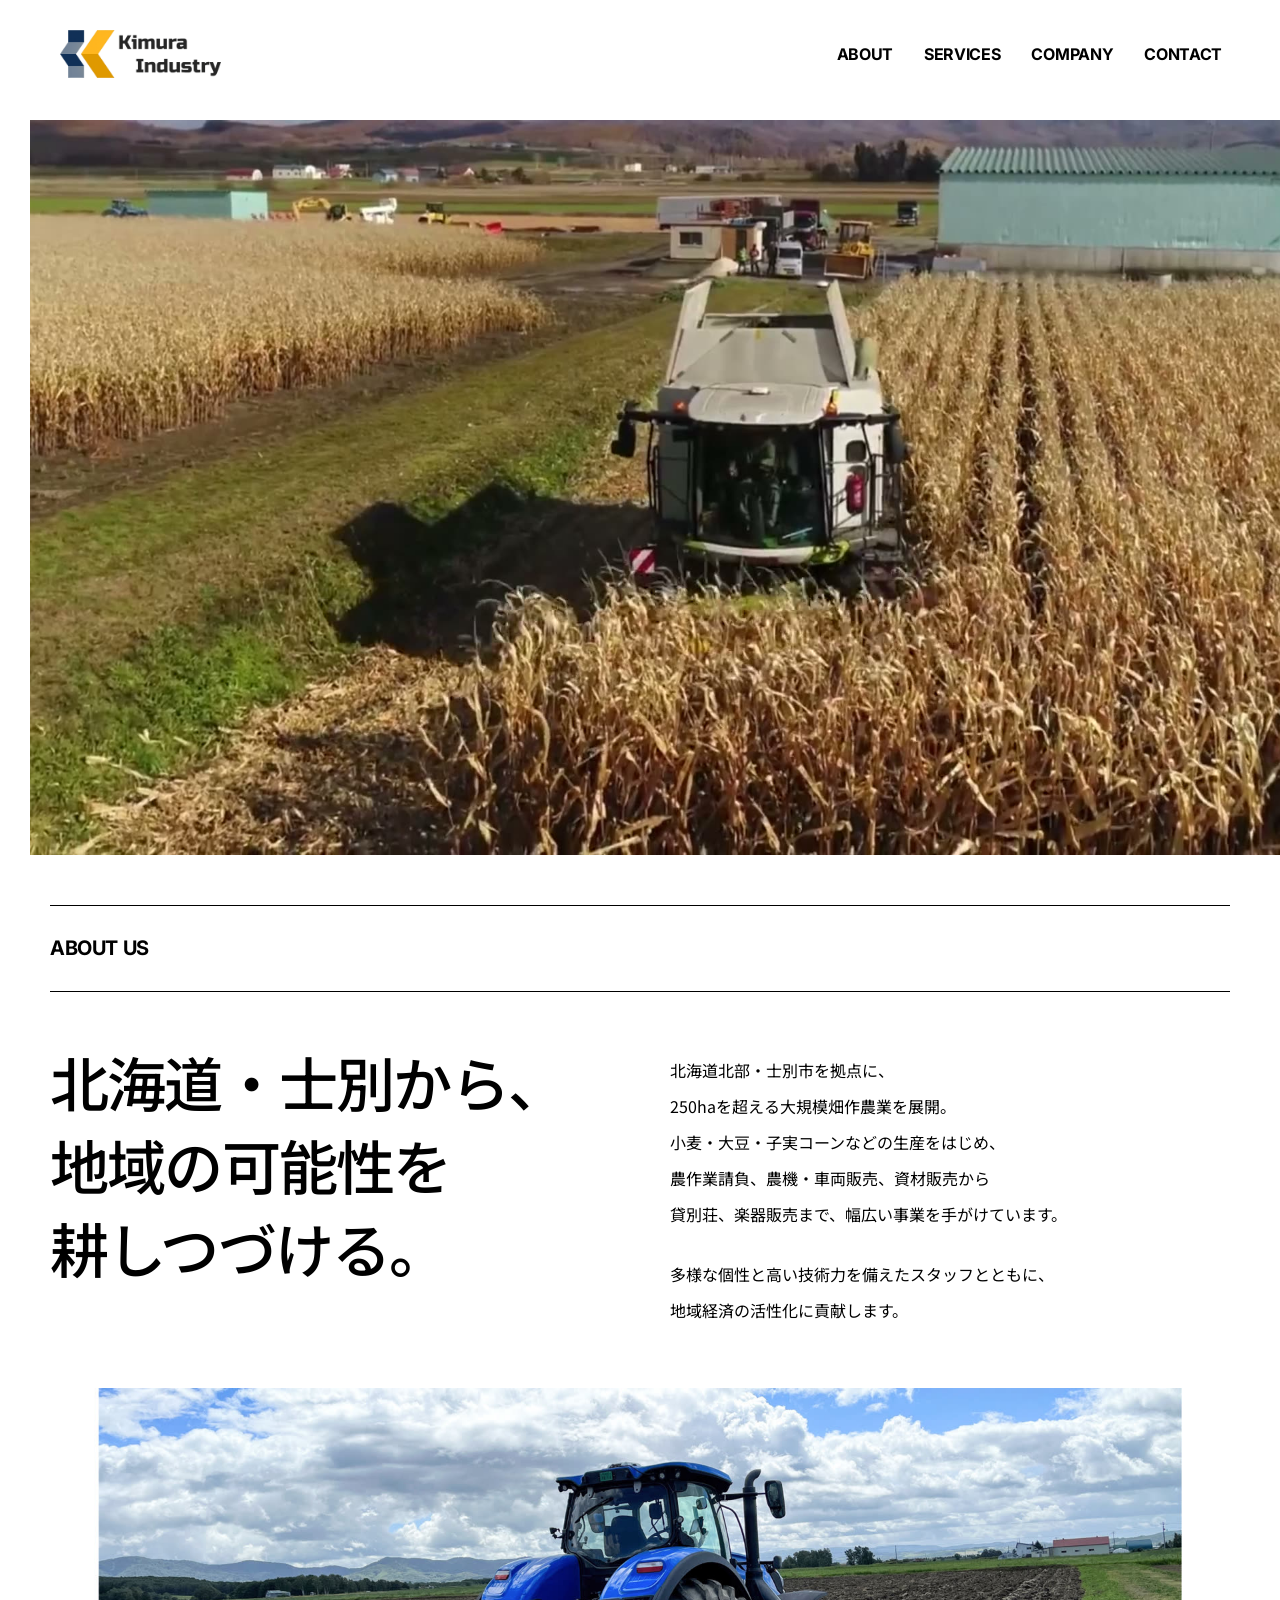
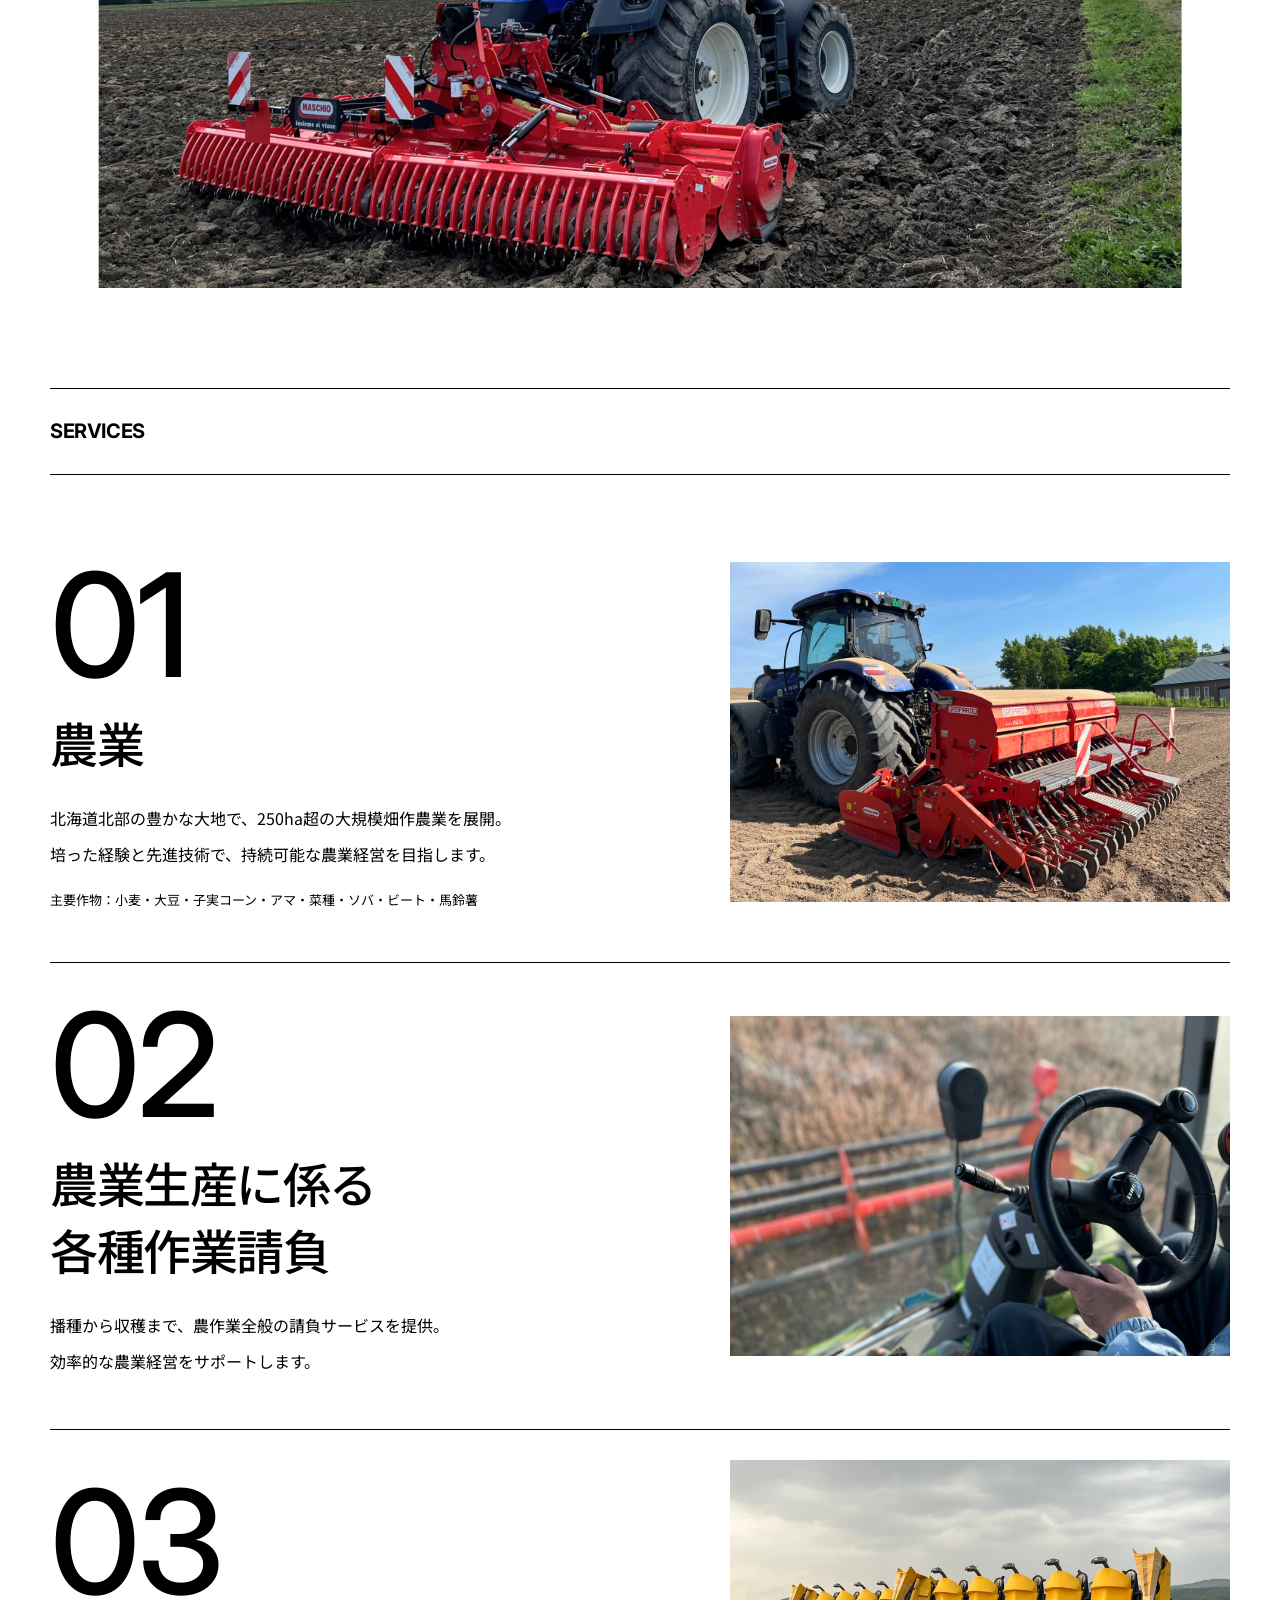
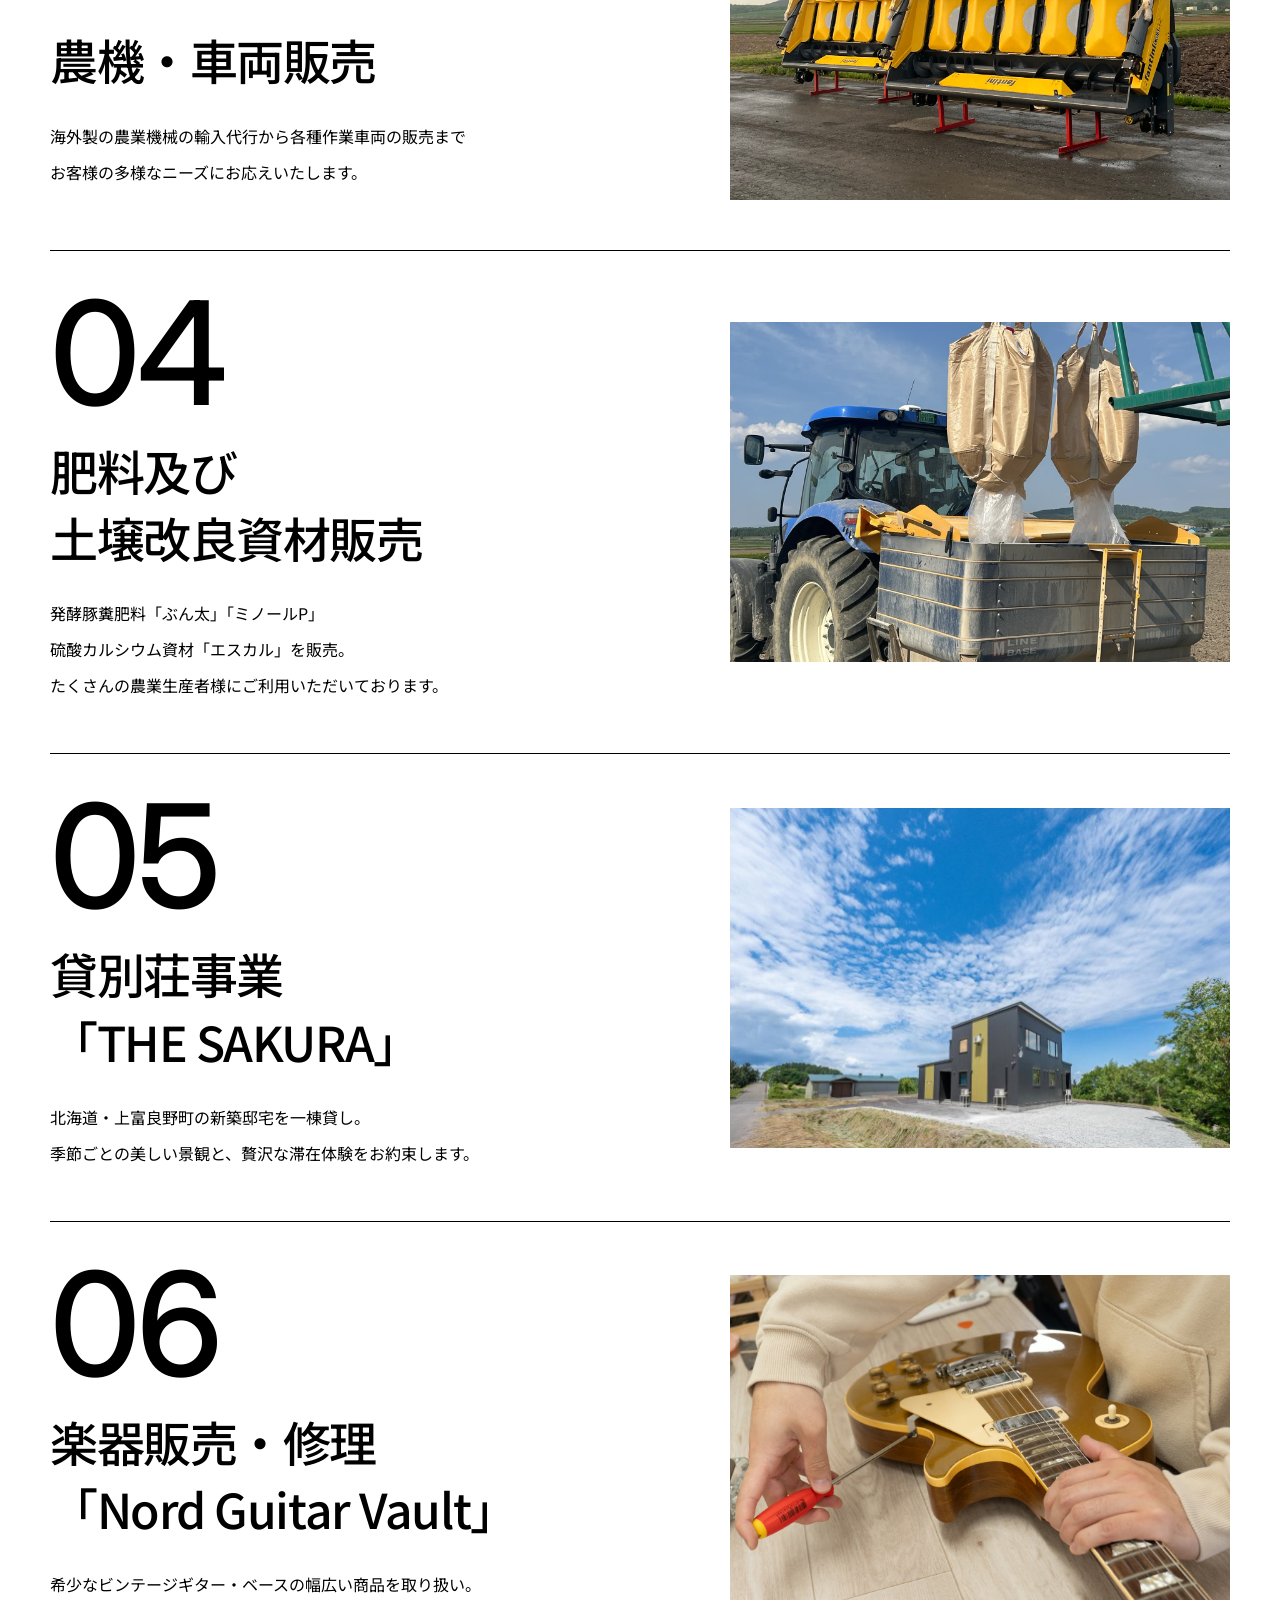
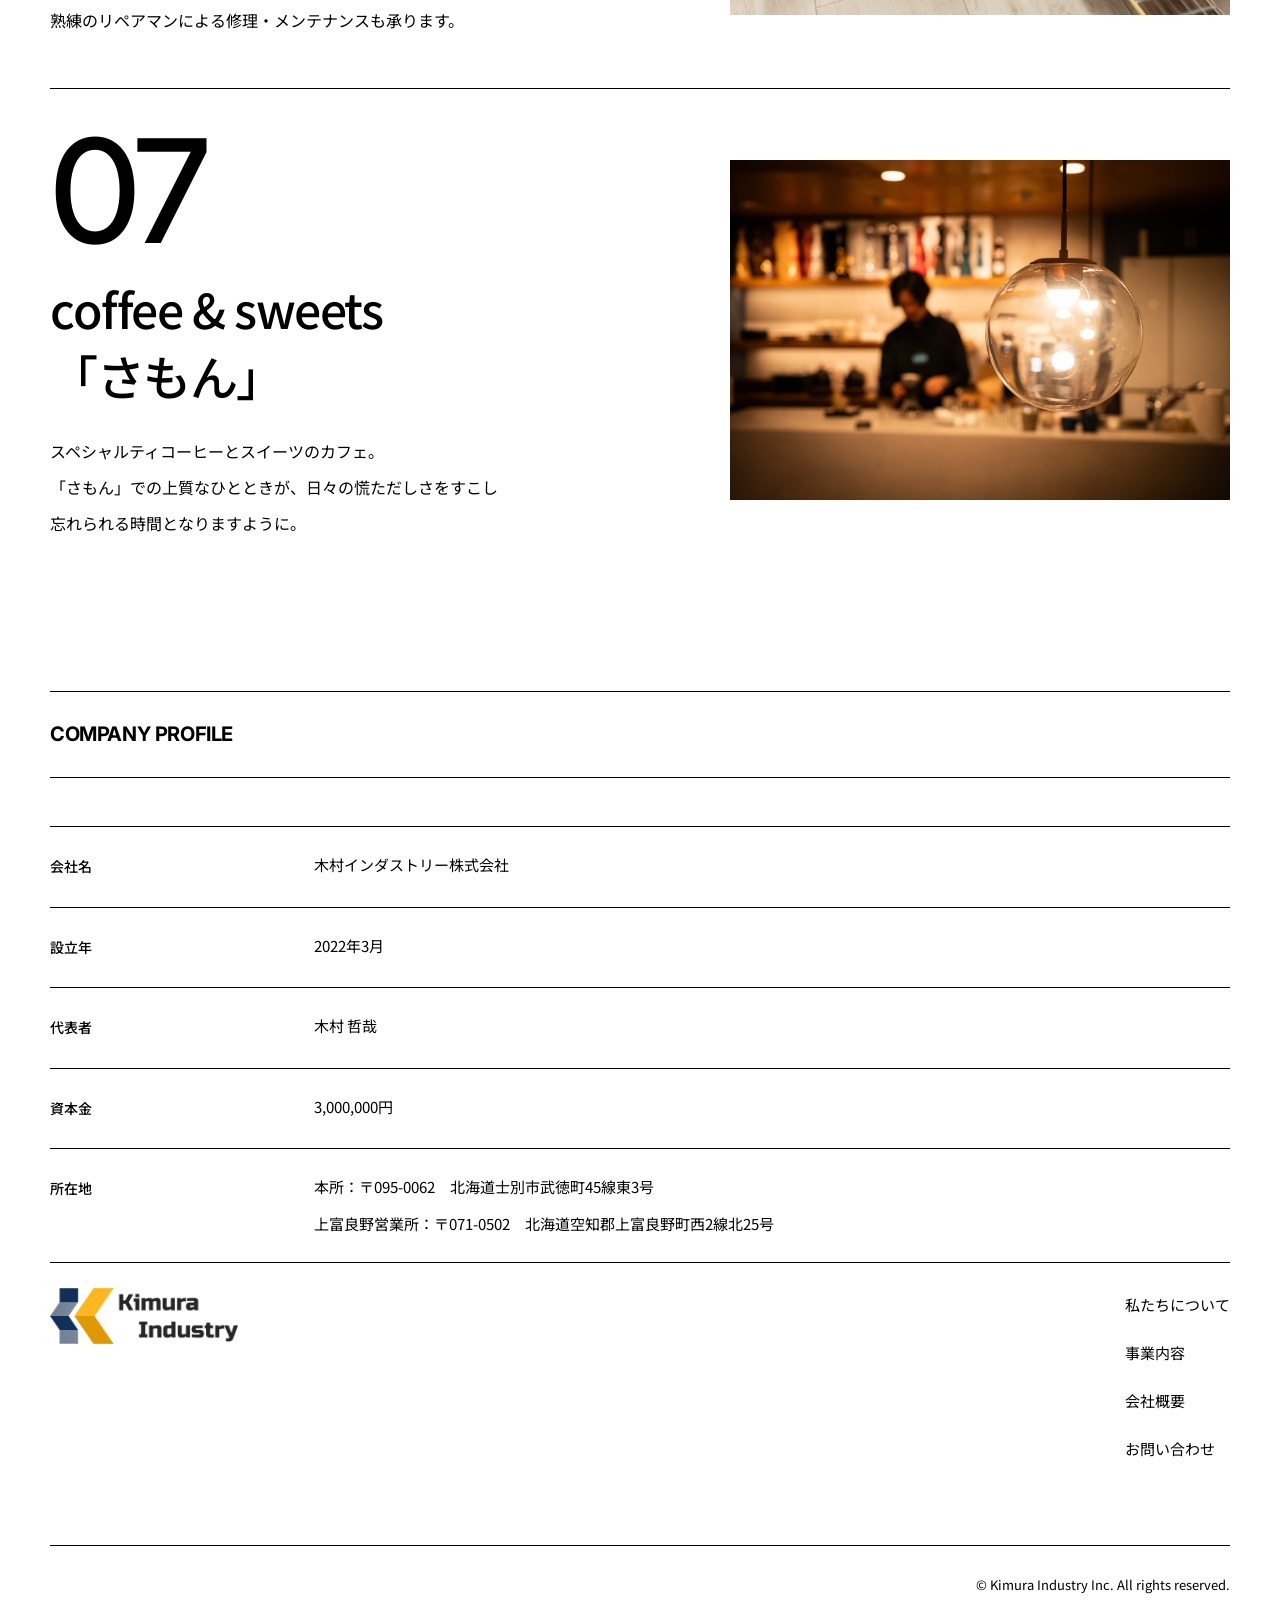
==== index.html @ 156a7da5 "スマホ表示: ナビをハンバーガーメニュー化、ABOUT写真を非表示に Co-Authored-By: Claude Fable 5 <noreply@anthropic.com>" ====
<!DOCTYPE html>
<html lang="ja" class="no-js">
<head>
<meta charset="UTF-8">
<meta name="viewport" content="width=device-width, initial-scale=1.0">
<title>木村インダストリー株式会社｜北海道士別市</title>
<meta name="description" content="木村インダストリー株式会社｜北海道士別市を拠点に、農業を主軸とした7つの事業を展開しています。">

<!-- ファビコン -->
<link rel="icon" type="image/png" href="assets/img/favicon.png">
<link rel="apple-touch-icon" href="assets/img/favicon.png">

<!-- OGP -->
<meta property="og:type" content="website">
<meta property="og:title" content="木村インダストリー株式会社｜北海道士別市">
<meta property="og:description" content="木村インダストリー株式会社｜北海道士別市を拠点に、農業を主軸とした7つの事業を展開しています。">
<!-- og:image はGitHub Pages公開URL（リポジトリ名 kimura-site 前提）の絶対URL。
     将来 独自ドメイン（例: https://www.kimuraindustry.jp/）を取得した場合は、
     このURLをそのドメインのものに書き換えてください -->
<meta property="og:image" content="https://kimukazu.github.io/kimura-site/assets/img/hero-poster.jpg">
<meta property="og:locale" content="ja_JP">

<link rel="preconnect" href="https://fonts.googleapis.com">
<link rel="preconnect" href="https://fonts.gstatic.com" crossorigin>
<link href="https://fonts.googleapis.com/css2?family=Inter:wght@500;600;700&family=Noto+Sans+JP:wght@400;500;700&display=swap" rel="stylesheet">

<link rel="stylesheet" href="css/style.css">
</head>
<body>

<header class="site-header" id="siteHeader">
  <div class="header-inner">
    <a href="index.html" class="logo"><img src="assets/img/logo.png" alt="木村インダストリー株式会社"></a>
    <nav class="nav" id="siteNav">
      <button type="button" class="nav-close" aria-label="閉じる">&times;</button>
      <a href="#about">ABOUT</a>
      <a href="#services">SERVICES</a>
      <a href="#company">COMPANY</a>
      <a href="contact.html">CONTACT</a>
    </nav>
    <button type="button" class="nav-toggle" id="navToggle" aria-label="メニュー" aria-expanded="false" aria-controls="siteNav">
      <span class="nav-toggle-bar"></span>
      <span class="nav-toggle-bar"></span>
      <span class="nav-toggle-bar"></span>
    </button>
  </div>
</header>

<main>

  <!-- ヒーロー -->
  <section class="hero fade-in">
    <div class="hero-media">
      <video autoplay muted loop playsinline preload="metadata" poster="assets/img/hero-poster.jpg" src="assets/video/hero.mp4">
        お使いのブラウザは動画再生に対応していません。
      </video>
    </div>
  </section>

  <!-- ABOUT（理念セクションを統合） -->
  <section class="section" id="about">
    <div class="container fade-in">
      <div class="section-label-bar">
        <span class="bar-label">ABOUT US</span>
      </div>
      <div class="about-grid">
        <h1>北海道・士別から、<br>地域の可能性を<br>耕しつづける。</h1>
        <div class="about-body">
          <p>
            北海道北部・士別市を拠点に、<br>250haを超える大規模畑作農業を展開。<br>小麦・大豆・子実コーンなどの生産をはじめ、<br>農作業請負、農機・車両販売、資材販売から<br>貸別荘、楽器販売まで、幅広い事業を手がけています。
          </p>
          <p>
            多様な個性と高い技術力を備えたスタッフとともに、<br>地域経済の活性化に貢献します。
          </p>
        </div>
      </div>
      <div class="about-photo">
        <img src="assets/img/about.jpg" alt="士別市の畑で作業するトラクター" loading="lazy">
      </div>
    </div>
  </section>

  <!-- SERVICES -->
  <section class="section" id="services" aria-label="SERVICES">
    <div class="container">

      <div class="section-label-bar fade-in">
        <span class="bar-label">SERVICES</span>
      </div>

      <div class="services-list">

        <div class="service-block fade-in">
          <div class="service-text">
            <div class="service-number">01</div>
            <h3 class="service-name">農業</h3>
            <p class="service-desc">北海道北部の豊かな大地で、250ha超の大規模畑作農業を展開。<br>培った経験と先進技術で、持続可能な農業経営を目指します。</p>
            <p class="service-note">主要作物：小麦・大豆・子実コーン・アマ・菜種・ソバ・ビート・馬鈴薯</p>
          </div>
          <div class="service-photo">
            <img src="assets/img/service01.jpg" alt="大規模畑作農業の様子" loading="lazy">
          </div>
        </div>

        <div class="service-block fade-in">
          <div class="service-text">
            <div class="service-number">02</div>
            <h3 class="service-name">農業生産に係る<br>各種作業請負</h3>
            <p class="service-desc">播種から収穫まで、農作業全般の請負サービスを提供。<br>効率的な農業経営をサポートします。</p>
          </div>
          <div class="service-photo">
            <img src="assets/img/service02.jpg" alt="農作業請負の様子" loading="lazy">
          </div>
        </div>

        <div class="service-block fade-in">
          <div class="service-text">
            <div class="service-number">03</div>
            <h3 class="service-name">農機・車両販売</h3>
            <p class="service-desc">海外製の農業機械の輸入代行から各種作業車両の販売まで<br>お客様の多様なニーズにお応えいたします。</p>
          </div>
          <div class="service-photo">
            <img src="assets/img/service03.jpg" alt="農機・車両販売の様子" loading="lazy">
          </div>
        </div>

        <div class="service-block fade-in">
          <div class="service-text">
            <div class="service-number">04</div>
            <h3 class="service-name">肥料及び<br>土壌改良資材販売</h3>
            <p class="service-desc">発酵豚糞肥料「ぶん太」「ミノールP」<br>硫酸カルシウム資材「エスカル」を販売。<br>たくさんの農業生産者様にご利用いただいております。</p>
          </div>
          <div class="service-photo">
            <img src="assets/img/service04.jpg" alt="肥料・土壌改良資材" loading="lazy">
          </div>
        </div>

        <div class="service-block fade-in">
          <div class="service-text">
            <div class="service-number">05</div>
            <h3 class="service-name">貸別荘事業<br>「<span class="brand-nowrap">THE SAKURA</span>」</h3>
            <p class="service-desc">北海道・上富良野町の新築邸宅を一棟貸し。<br>季節ごとの美しい景観と、贅沢な滞在体験をお約束します。</p>
          </div>
          <div class="service-photo">
            <img src="assets/img/service05.jpg" alt="貸別荘THE SAKURAの外観" loading="lazy">
          </div>
        </div>

        <div class="service-block fade-in">
          <div class="service-text">
            <div class="service-number">06</div>
            <h3 class="service-name">楽器販売・修理<br>「<span class="brand-nowrap">Nord Guitar Vault</span>」</h3>
            <p class="service-desc">希少なビンテージギター・ベースの幅広い商品を取り扱い。<br>熟練のリペアマンによる修理・メンテナンスも承ります。</p>
          </div>
          <div class="service-photo">
            <img src="assets/img/service06.jpg" alt="ビンテージギターの数々" loading="lazy">
          </div>
        </div>

        <div class="service-block fade-in">
          <div class="service-text">
            <div class="service-number">07</div>
            <h3 class="service-name"><span class="brand-nowrap">coffee &amp; sweets</span><br>「さもん」</h3>
            <p class="service-desc">スペシャルティコーヒーとスイーツのカフェ。<br>「さもん」での上質なひとときが、日々の慌ただしさをすこし<br>忘れられる時間となりますように。</p>
          </div>
          <div class="service-photo">
            <img src="assets/img/service07.jpg" alt="カフェ「さもん」の店内" loading="lazy">
          </div>
        </div>

      </div>

    </div>
  </section>

  <!-- COMPANY -->
  <section class="section" id="company" aria-label="COMPANY PROFILE">
    <div class="container fade-in">
      <div class="section-label-bar">
        <span class="bar-label">COMPANY PROFILE</span>
      </div>
      <dl class="company-table">
        <div class="company-row">
          <dt>会社名</dt>
          <dd>木村インダストリー株式会社</dd>
        </div>
        <div class="company-row">
          <dt>設立年</dt>
          <dd>2022年3月</dd>
        </div>
        <div class="company-row">
          <dt>代表者</dt>
          <dd>木村 哲哉</dd>
        </div>
        <div class="company-row">
          <dt>資本金</dt>
          <dd>3,000,000円</dd>
        </div>
        <div class="company-row">
          <dt>所在地</dt>
          <dd>
            <p>本所：〒095-0062　北海道士別市武徳町45線東3号</p>
            <p>上富良野営業所：〒071-0502　北海道空知郡上富良野町西2線北25号</p>
          </dd>
        </div>
      </dl>
    </div>
  </section>

</main>

<footer class="site-footer">
  <div class="container fade-in">
    <div class="footer-top">
      <a href="index.html" class="footer-logo"><img src="assets/img/logo.png" alt="木村インダストリー株式会社"></a>
      <div class="footer-nav-col jp">
        <a href="#about">私たちについて</a>
        <a href="#services">事業内容</a>
        <a href="#company">会社概要</a>
        <a href="contact.html">お問い合わせ</a>
      </div>
    </div>
    <div class="footer-bottom">
      <p class="footer-copyright">© Kimura Industry Inc. All rights reserved.</p>
    </div>
  </div>
</footer>

<script src="js/main.js"></script>
</body>
</html>
---- css/style.css ----
/* =========================================================
   木村インダストリー株式会社 コーポレートサイト
   共通スタイルシート
   モノクロ基調 / ミニマル / 超大型タイポグラフィ
   ========================================================= */

/* ---------- Reset ---------- */
*,
*::before,
*::after {
  box-sizing: border-box;
  margin: 0;
  padding: 0;
}

html {
  scroll-behavior: smooth;
}

/* fixed ヘッダー（透明背景＋白チップのロゴ/ナビ）の実測高さ。
   JSが読み込み後・リサイズ時に正確な値へ上書きする。
   ここでの値は JS 無効時・実行前の暫定フォールバック */
:root {
  --header-h: 110px;
}

@media (max-width: 840px) {
  :root {
    --header-h: 84px;
  }
}

@media (max-width: 540px) {
  :root {
    --header-h: 70px;
  }
}

body {
  background: #fff;
  color: #000;
  font-family: "Noto Sans JP", "Inter", sans-serif;
  font-weight: 400;
  font-size: 16px;
  line-height: 2.25;
  -webkit-font-smoothing: antialiased;
  overflow-x: hidden;
  /* ヘッダーは透明・fixedで浮いているため、本文側のオフセットは不要 */
  padding-top: 0;
}

/* モバイルのハンバーガーメニュー展開中は背景スクロールを止める */
body.nav-open {
  overflow: hidden;
}

img,
video {
  max-width: 100%;
  display: block;
}

a {
  color: inherit;
}

ul,
ol {
  list-style: none;
}

button {
  font-family: inherit;
  cursor: pointer;
}

/* アンカー移動時に見出しが fixed ヘッダーに隠れないための余白 */
#about,
#services,
#company {
  scroll-margin-top: calc(var(--header-h) + 20px);
}

/* ---------- Layout helpers ---------- */
.container {
  max-width: 1280px;
  margin: 0 auto;
  padding: 0 50px;
}

.section {
  padding: 140px 0;
}

.section + .section {
  padding-top: 0;
}

/* Figma実測値に合わせた各セクションの上下パディング（ID指定で .section を上書き） */
#about {
  padding-top: 50px;
  padding-bottom: 100px;
}

#services {
  padding-top: 0;
  padding-bottom: 100px;
}

#company {
  padding-top: 0;
  padding-bottom: 0;
}

/* ---------- Fade-in on scroll ---------- */
.fade-in {
  opacity: 0;
  transform: translateY(30px);
  transition: opacity 0.6s ease, transform 0.6s ease;
}

.fade-in.is-visible {
  opacity: 1;
  transform: translateY(0);
}

/* JSが動かない/読み込み前は常に表示（コンテンツを隠さない） */
.no-js .fade-in {
  opacity: 1;
  transform: none;
}

/* =========================================================
   ヘッダー
   ========================================================= */
.site-header {
  position: fixed;
  top: 0;
  left: 0;
  width: 100%;
  z-index: 1000;
  /* 透明ヘッダー: 下のコンテンツ(ヒーロー動画など)に重なって浮く構成 */
  background: transparent;
}

.header-inner {
  display: flex;
  justify-content: space-between;
  align-items: center;
  padding: 24px 50px;
}

.logo {
  display: inline-flex;
  align-items: center;
  line-height: 0;
  text-decoration: none;
  color: #000;
  flex-shrink: 0;
  background: #fff;
  padding: 6px 10px;
}

.logo img {
  height: 48px;
  width: auto;
  max-width: 100%;
  display: block;
}

.nav {
  display: flex;
  flex-direction: row;
  align-items: center;
  justify-content: flex-end;
  gap: 15px;
}

.nav a {
  font-family: "Inter", sans-serif;
  font-weight: 700;
  font-size: 16px;
  letter-spacing: -0.02em;
  text-decoration: none;
  color: #000;
  background: #fff;
  padding: 4px 8px;
  transition: background-color 0.2s ease, color 0.2s ease;
}

.nav a:hover,
.nav a:focus-visible {
  background: #000;
  color: #fff;
}

/* ハンバーガーメニュー用ボタン群。841px以上では非表示（840px以下は下部のメディアクエリで表示） */
.nav-toggle {
  display: none;
  flex-direction: column;
  align-items: center;
  justify-content: center;
  gap: 5px;
  width: 44px;
  height: 44px;
  background: #fff;
  border: none;
  padding: 0;
}

.nav-toggle-bar {
  display: block;
  width: 20px;
  height: 2px;
  background: #000;
}

.nav-close {
  display: none;
  align-items: center;
  justify-content: center;
  background: none;
  border: none;
  color: #000;
  line-height: 1;
  padding: 0;
}

.nav-toggle:focus-visible,
.nav-close:focus-visible {
  outline: 2px solid #000;
  outline-offset: 2px;
}

/* =========================================================
   ヒーロー
   ========================================================= */
.hero {
  position: relative;
  height: 95vh;
  min-height: 480px;
  background: #fff;
}

.hero-media {
  position: absolute;
  /* ヘッダーは透明・fixedで浮いているため、実測ヘッダー高＋余白ぶんの
     白帯を確保し、ロゴ/ナビの白チップがその中に収まるようにする */
  top: calc(var(--header-h) + 12px);
  left: 30px;
  right: 0;
  bottom: 0;
  overflow: hidden;
  background: #000;
}

.hero-media video {
  width: 100%;
  height: 100%;
  object-fit: cover;
}

/* =========================================================
   ABOUT
   （理念セクションはFigma側でABOUTに統合されたため削除・統合済み）
   ========================================================= */
.about-grid {
  display: grid;
  grid-template-columns: 1fr 1fr;
  gap: 60px;
  align-items: start;
  margin-bottom: 60px;
}

.about-grid h1 {
  font-family: "Noto Sans JP", sans-serif;
  font-weight: 500;
  font-size: clamp(2rem, 1.3rem + 3vw, 3.75rem); /* 32px 〜 60px */
  line-height: 1.4;
  letter-spacing: -0.03em;
}

.about-body {
  padding-top: 12px;
}

.about-body p {
  font-size: 16px;
  line-height: 2.25;
}

.about-body p + p {
  margin-top: 24px;
}

.about-photo {
  width: 100%;
  height: 500px;
  overflow: hidden;
}

.about-photo img {
  width: 100%;
  height: 100%;
  object-fit: cover;
}

/* =========================================================
   共通セクションラベルバー（装飾のみ／ABOUT US・SERVICES・COMPANY PROFILE）
   CONTACTへのリンク付きバー(.section-bar)はFigma側で削除確定のため撤去済み
   ========================================================= */
.section-label-bar {
  position: relative;
  display: flex;
  justify-content: space-between;
  align-items: center;
  padding: 20px 0;
  border-top: 1px solid #000;
  border-bottom: 1px solid #000;
  overflow: hidden;
  color: #000;
  /* セクション先頭に配置。直下の見出し/コンテンツとの間隔を確保 */
  margin-bottom: 48px;
}

.bar-label {
  position: relative;
  z-index: 1;
  font-family: "Inter", sans-serif;
  font-weight: 700;
  font-size: 20px;
  letter-spacing: -0.02em;
  transition: color 0.4s ease;
  padding-left: 50px;
}

.section-label-bar .bar-label {
  padding-left: 0;
}

/* =========================================================
   SERVICES
   ========================================================= */
.service-block {
  display: grid;
  grid-template-columns: minmax(0, 1fr) minmax(280px, 500px);
  gap: 60px;
  align-items: center;
  padding: 30px 0 50px;
  border-top: 1px solid #000;
}

.service-block:first-child {
  border-top: none;
}

.service-number {
  font-family: "Inter", sans-serif;
  font-weight: 500;
  font-size: clamp(4rem, 2.1rem + 8.7vw, 9rem); /* 64px 〜 144px */
  line-height: 1;
  letter-spacing: -0.02em;
  margin-bottom: 12px;
}

.service-name {
  font-family: "Noto Sans JP", sans-serif;
  font-weight: 500;
  font-size: clamp(1.75rem, 1.25rem + 2.2vw, 3rem); /* 28px 〜 48px */
  line-height: 1.4;
  letter-spacing: -0.03em;
  margin-bottom: 24px;
}

/* 英字ブランド名（THE SAKURA / Nord Guitar Vault / coffee & sweets）が
   単語の途中で折れないようにする。ただし540px以下の狭幅では
   横スクロール発生を防ぐため折り返しを許可する */
.brand-nowrap {
  white-space: nowrap;
}

@media (max-width: 540px) {
  .brand-nowrap {
    white-space: normal;
  }
}

.service-desc {
  font-size: 16px;
  line-height: 2.25;
  max-width: 560px;
}

.service-note {
  font-size: 13px;
  line-height: 1.8;
  margin-top: 16px;
  color: #000;
}

.service-photo {
  width: 100%;
  aspect-ratio: 500 / 340; /* Figma仕様: 500×340枠にcover表示。幅は列側のminmax(280px,500px)で上限500pxに制御 */
  overflow: hidden;
}

.service-photo img {
  width: 100%;
  height: 100%;
  object-fit: cover;
}

/* =========================================================
   COMPANY
   ========================================================= */
.company-row {
  display: grid;
  grid-template-columns: 240px 1fr;
  gap: 24px;
  padding: 24px 0;
  border-bottom: 1px solid #000;
}

.company-row:first-child {
  border-top: 1px solid #000;
}

.company-row dt {
  font-family: "Noto Sans JP", sans-serif;
  font-weight: 500;
  font-size: 14px;
}

.company-row dd {
  font-size: 15px;
  line-height: 1.9;
}

.company-row dd p + p {
  margin-top: 8px;
}

/* =========================================================
   フッター
   ========================================================= */
.site-footer {
  padding: 25px 0 30px;
}

.footer-top {
  display: flex;
  justify-content: space-between;
  align-items: flex-start;
  padding-bottom: 80px;
}

.footer-logo {
  display: inline-flex;
  align-items: center;
  line-height: 0;
  text-decoration: none;
  color: #000;
}

.footer-logo img {
  height: 56px;
  width: auto;
  max-width: 100%;
  display: block;
}

.footer-nav-col {
  display: flex;
  flex-direction: column;
  gap: 14px;
}

.footer-nav-col a {
  text-decoration: none;
  color: #000;
  font-size: 15px;
}

.footer-nav-col.jp a {
  font-family: "Noto Sans JP", sans-serif;
  font-weight: 400;
}

.footer-nav-col a:hover {
  text-decoration: underline;
}

.footer-bottom {
  display: flex;
  justify-content: flex-end;
  align-items: flex-end;
  border-top: 1px solid #000;
  padding-top: 24px;
}

.footer-address {
  /* 存在する場合は左に寄せ、コピーライトを右端に押し出す。
     住所を省略するページ（index.html）でもコピーライトが右寄せのまま崩れない */
  margin-right: auto;
  font-size: 13px;
  line-height: 1.9;
}

.footer-copyright {
  font-size: 13px;
}

/* =========================================================
   CONTACT ページ
   ========================================================= */
.contact-hero {
  /* ヘッダーが透明・fixedで浮いているため、実測ヘッダー高＋余白ぶんを
     上パディングとして確保し、見出しが隠れないようにする */
  padding: calc(var(--header-h) + 20px) 0 60px;
}

.contact-hero h1 {
  font-family: "Inter", sans-serif;
  font-weight: 600;
  font-size: clamp(2.25rem, 1.37rem + 3.9vw, 4.5rem); /* 36px 〜 72px */
  letter-spacing: -0.02em;
  margin-bottom: 32px;
}

.contact-hero p {
  font-size: 16px;
  line-height: 2.25;
  max-width: 640px;
}

.contact-form-section {
  padding: 40px 0 120px;
}

.contact-form {
  max-width: 830px;
}

.form-group {
  margin-bottom: 32px;
}

.form-label {
  display: flex;
  align-items: center;
  gap: 10px;
  font-size: 14px;
  font-weight: 500;
  margin-bottom: 12px;
}

.required-badge {
  display: inline-block;
  background: #000;
  color: #fff;
  font-size: 10px;
  line-height: 1;
  padding: 5px 8px;
  border-radius: 2px;
}

.form-input,
.form-textarea {
  width: 100%;
  background: #f7f7f7;
  border: 1px solid #000;
  font-family: inherit;
  font-size: 16px;
  padding: 0 20px;
  height: 56px;
  transition: border-width 0.15s ease, padding 0.15s ease;
}

.form-textarea {
  height: 180px;
  padding: 16px 20px;
  resize: vertical;
  line-height: 1.8;
}

.form-input:focus,
.form-textarea:focus {
  outline: 2px solid #000;
  outline-offset: 2px;
  border-width: 2px;
  padding-left: 19px;
}

.form-textarea:focus {
  padding-left: 19px;
  padding-top: 15px;
}

.form-note {
  font-size: 13px;
  color: #444;
  margin-top: 12px;
}

.submit-btn {
  display: inline-flex;
  align-items: center;
  gap: 12px;
  background: #000;
  color: #fff;
  border: 1px solid #000;
  font-family: "Inter", sans-serif;
  font-weight: 600;
  font-size: 16px;
  padding: 20px 60px;
  transition: background 0.3s ease, color 0.3s ease;
}

.submit-btn:hover {
  background: #fff;
  color: #000;
}

.direct-contact {
  border-top: 1px solid #000;
  padding: 80px 0 120px;
}

.direct-contact h2 {
  font-family: "Noto Sans JP", sans-serif;
  font-weight: 500;
  font-size: 20px;
  margin-bottom: 40px;
}

.direct-contact-list {
  display: flex;
  flex-wrap: wrap;
  gap: 60px;
}

.direct-contact-item {
  display: flex;
  flex-direction: column;
  gap: 8px;
  min-width: 0;
  max-width: 100%;
}

.direct-contact-item span {
  font-family: "Inter", sans-serif;
  font-weight: 700;
  font-size: 14px;
  letter-spacing: -0.02em;
}

.direct-contact-item a {
  font-family: "Inter", sans-serif;
  font-weight: 600;
  font-size: clamp(1.25rem, 0.9rem + 3.5vw, 2.5rem); /* 20px 〜 40px、狭幅で自動縮小 */
  letter-spacing: -0.02em;
  text-decoration: none;
  color: #000;
  white-space: nowrap;
}

.direct-contact-item a:hover {
  text-decoration: underline;
}

/* =========================================================
   レスポンシブ: 840px
   ========================================================= */
@media (max-width: 840px) {
  .container {
    padding: 0 30px;
  }

  .section {
    padding: 90px 0;
  }

  /* Figma実測値のデスクトップ余白をモバイルで比例的に縮小（約0.65倍） */
  #about {
    padding-top: 32px;
    padding-bottom: 65px;
  }

  #services {
    padding-bottom: 65px;
  }

  .site-footer {
    padding-top: 16px;
    padding-bottom: 20px;
  }

  .header-inner {
    padding: 18px 30px;
  }

  .logo {
    padding: 5px 8px;
  }

  .logo img {
    height: 36px;
  }

  /* デフォルトは非表示。ハンバーガーで開いたときだけ .is-open で表示する */
  .nav {
    display: none;
    gap: 10px;
  }

  .nav a {
    font-size: 12px;
    padding: 3px 6px;
  }

  /* ハンバーガーボタンを表示 */
  .nav-toggle {
    display: flex;
  }

  /* メニュー展開時: 全画面の白背景メニュー */
  .nav.is-open {
    display: flex;
    flex-direction: column;
    align-items: center;
    justify-content: center;
    position: fixed;
    inset: 0;
    gap: 32px;
    background: #fff;
    z-index: 1100;
  }

  .nav.is-open a {
    background: none;
    font-size: 24px;
    padding: 12px 24px;
  }

  .nav.is-open .nav-close {
    display: flex;
    position: absolute;
    top: 18px;
    right: 30px;
    width: 44px;
    height: 44px;
    font-size: 32px;
  }

  /* メニュー展開中はハンバーガー自体を隠し、フォーカスも当たらないようにする */
  .nav.is-open ~ .nav-toggle {
    visibility: hidden;
  }

  /* JS無効時は従来どおり横並びチップナビを表示し、ハンバーガーは出さない */
  .no-js .nav-toggle {
    display: none;
  }

  .no-js .nav {
    display: flex;
  }

  .hero-media {
    top: calc(var(--header-h) + 12px);
    left: 16px;
  }

  .about-grid {
    grid-template-columns: 1fr;
    gap: 24px;
  }

  .about-body {
    padding-top: 0;
  }

  /* 縦積みで幅が広く取れるため、指定改行を解除して自然に折り返す */
  .about-body p br {
    display: none;
  }

  /* 840px以下では写真を非表示（PCでは従来どおり表示） */
  .about-photo {
    display: none;
  }

  .service-block {
    grid-template-columns: 1fr;
    gap: 32px;
    padding: 24px 0 40px;
  }

  /* 縦積みで幅が広く取れるため、指定改行を解除して自然に折り返す */
  .service-desc br {
    display: none;
  }

  .company-row {
    grid-template-columns: 1fr;
    gap: 8px;
  }

  .footer-top {
    flex-direction: column;
    gap: 40px;
    padding-bottom: 60px;
  }

  .footer-bottom {
    flex-direction: column;
    align-items: flex-start;
    gap: 16px;
  }

  .contact-hero {
    padding: calc(var(--header-h) + 20px) 0 40px;
  }
}

/* =========================================================
   レスポンシブ: 540px
   ========================================================= */
@media (max-width: 540px) {
  .container {
    padding: 0 20px;
  }

  .header-inner {
    padding: 14px 20px;
  }

  .logo {
    padding: 4px 7px;
  }

  .logo img {
    height: 32px;
  }

  .nav {
    gap: 8px;
  }

  .nav a {
    font-size: 11px;
    padding: 3px 5px;
  }

  .hero {
    height: 70vh;
  }

  .hero-media {
    top: calc(var(--header-h) + 12px);
    left: 12px;
  }

  .bar-label {
    font-size: 15px;
  }

  .submit-btn {
    width: 100%;
    justify-content: center;
    padding: 18px 30px;
  }

  .direct-contact-list {
    gap: 32px;
  }
}

/* =========================================================
   レスポンシブ: 400px以下（ヘッダーのCONTACTが画面外に切れる問題への対処）
   ========================================================= */
@media (max-width: 400px) {
  .header-inner {
    flex-wrap: wrap;
    row-gap: 8px;
  }

  .logo {
    padding: 3px 6px;
  }

  /* 折り返し時にロゴ画像が幅を圧迫してnavが崩れないよう上限を設ける */
  .logo img {
    height: 28px;
    max-width: 140px;
  }

  .nav {
    flex-wrap: wrap;
    justify-content: flex-end;
    width: 100%;
    gap: 4px 8px;
  }

  .nav a {
    font-size: 10px;
    padding: 2px 5px;
  }
}

/* =========================================================
   アクセシビリティ: motionを減らす設定への対応
   ========================================================= */
@media (prefers-reduced-motion: reduce) {
  html {
    scroll-behavior: auto;
  }

  *,
  *::before,
  *::after {
    animation-duration: 0.01ms !important;
    animation-iteration-count: 1 !important;
    transition-duration: 0.01ms !important;
    scroll-behavior: auto !important;
  }

  .fade-in {
    opacity: 1 !important;
    transform: none !important;
  }
}
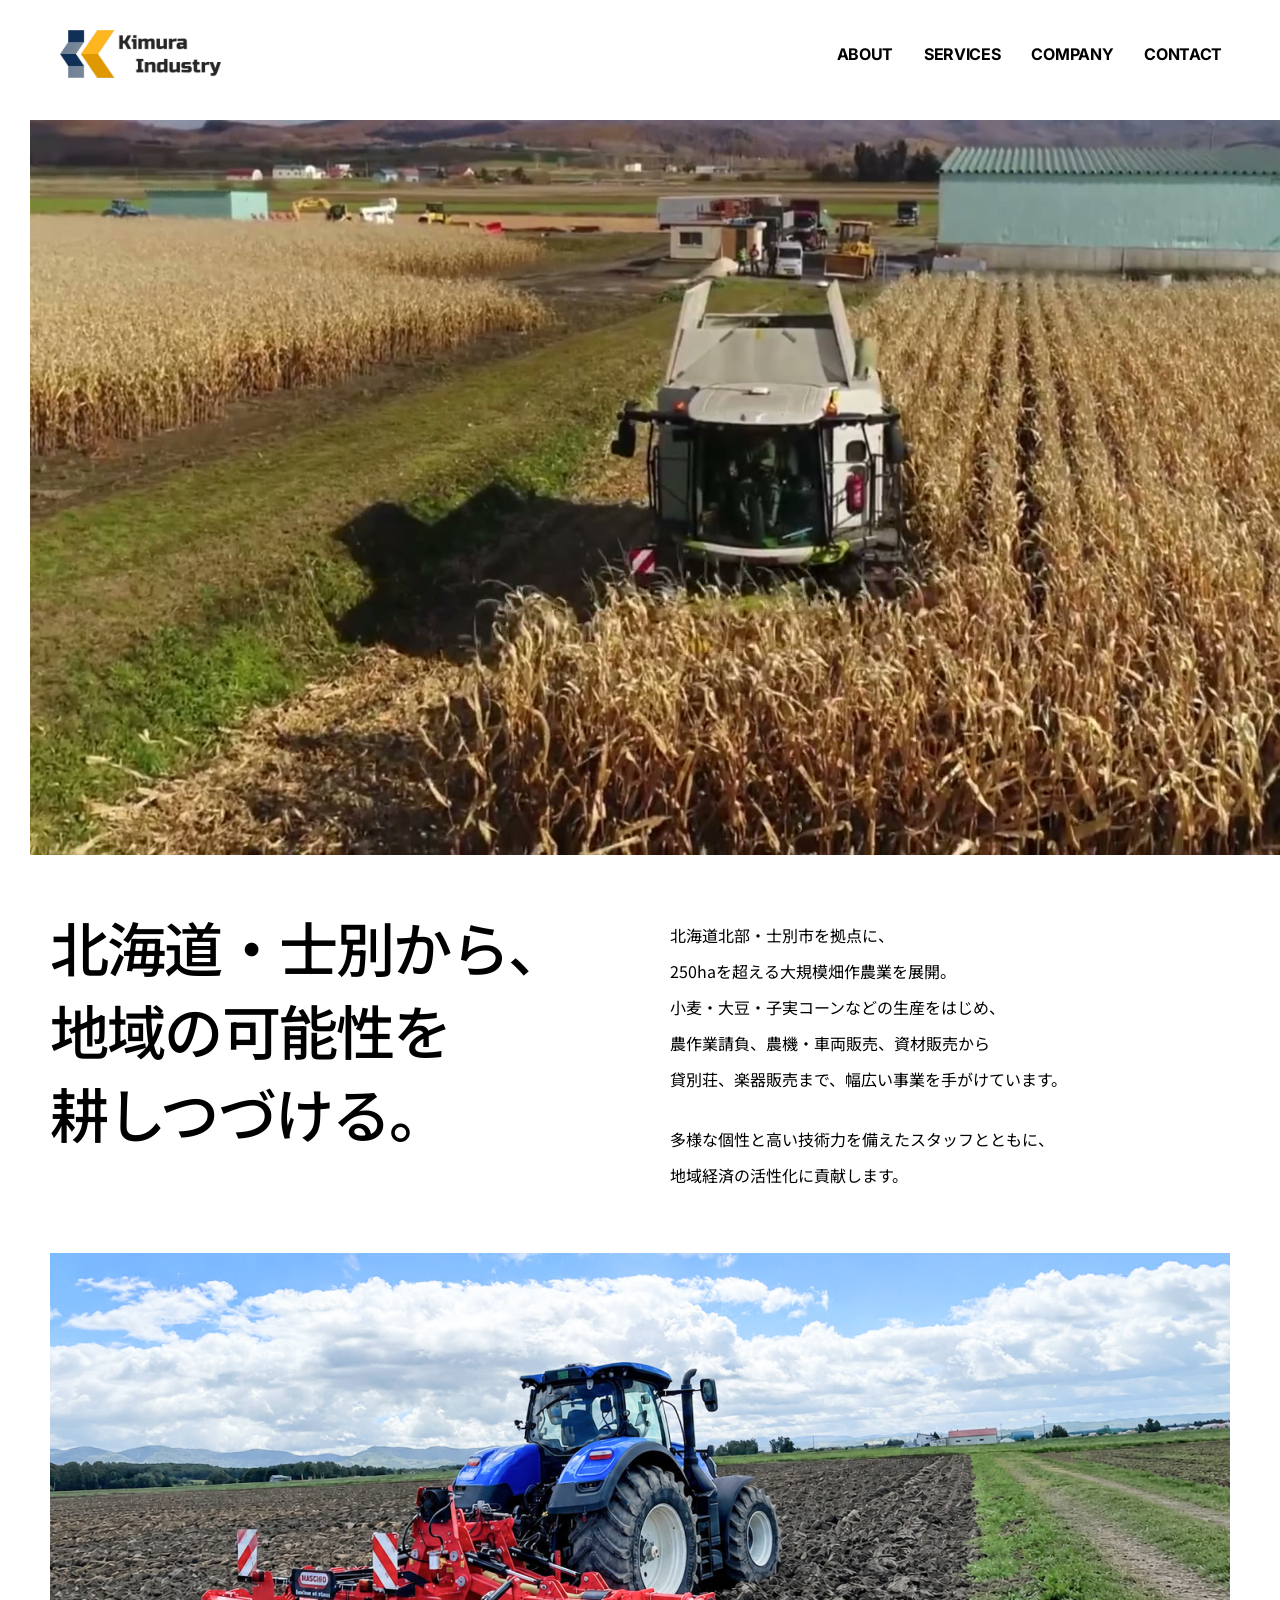
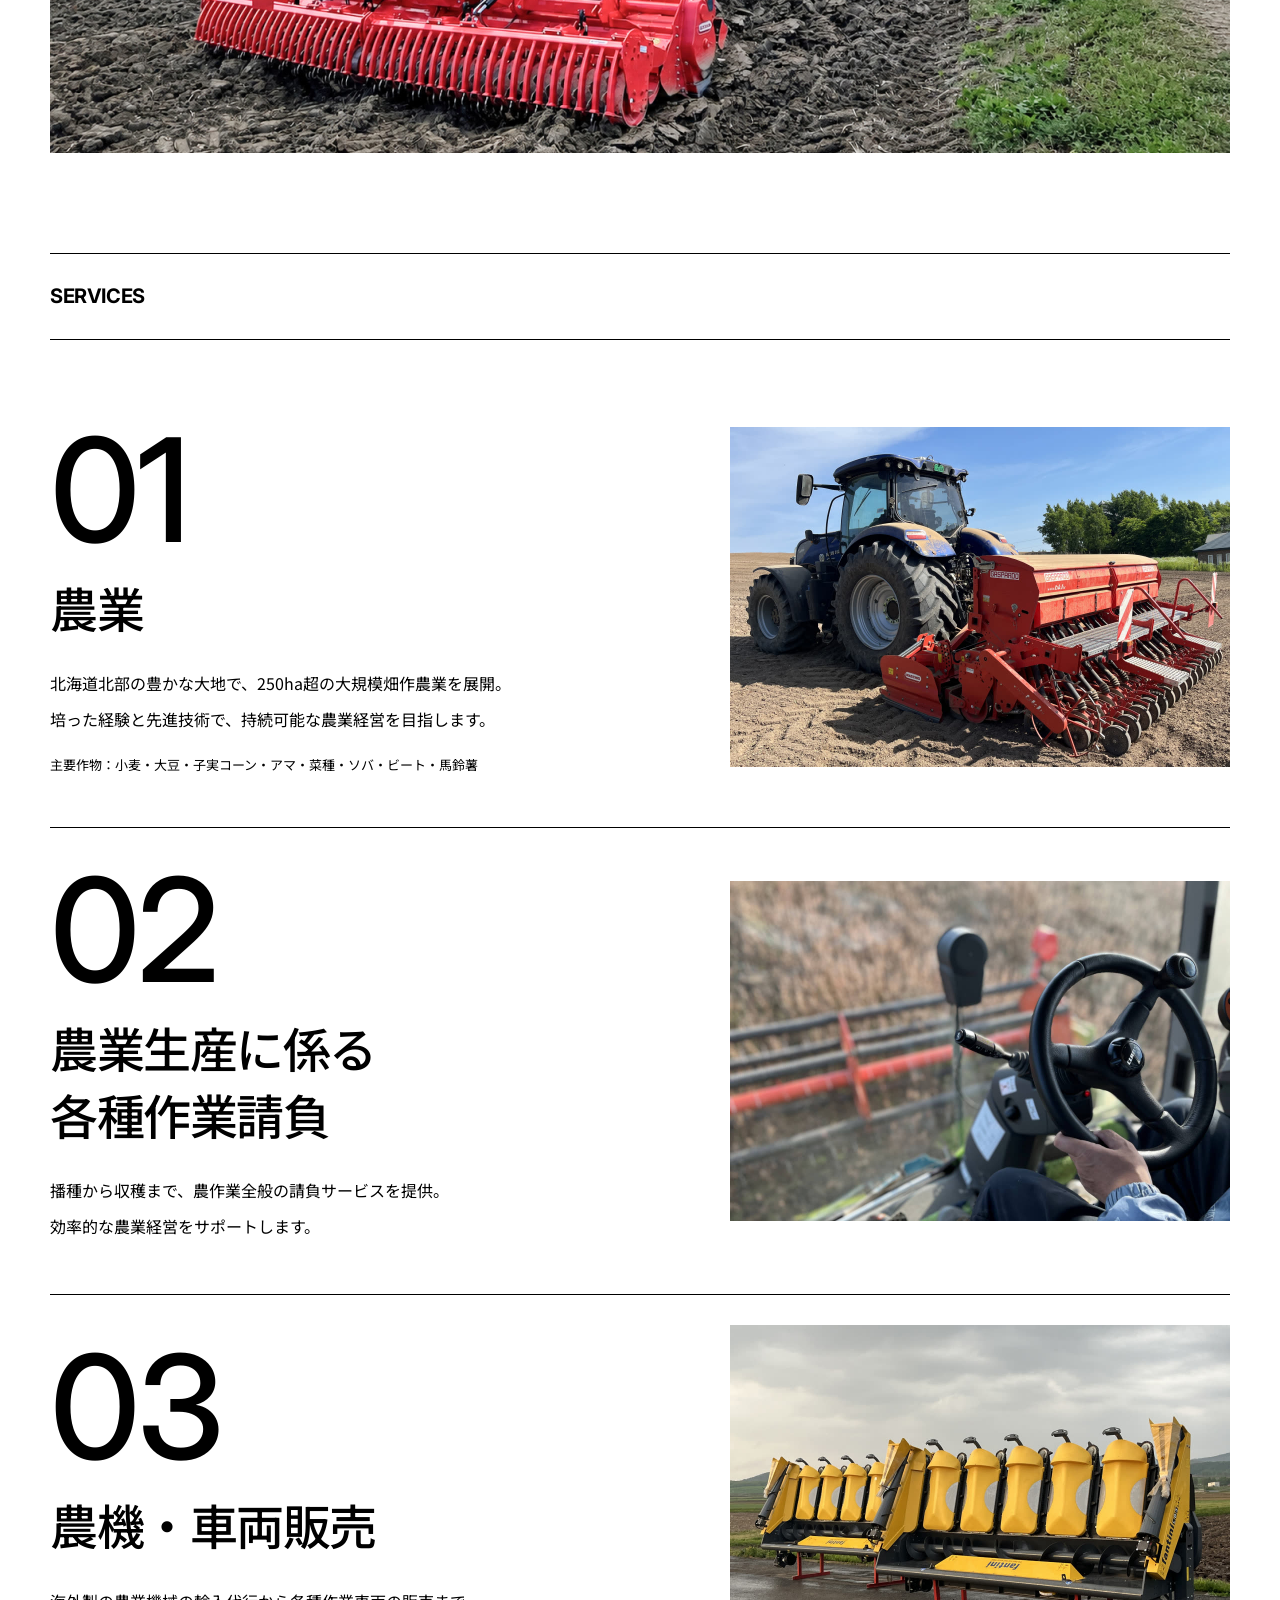
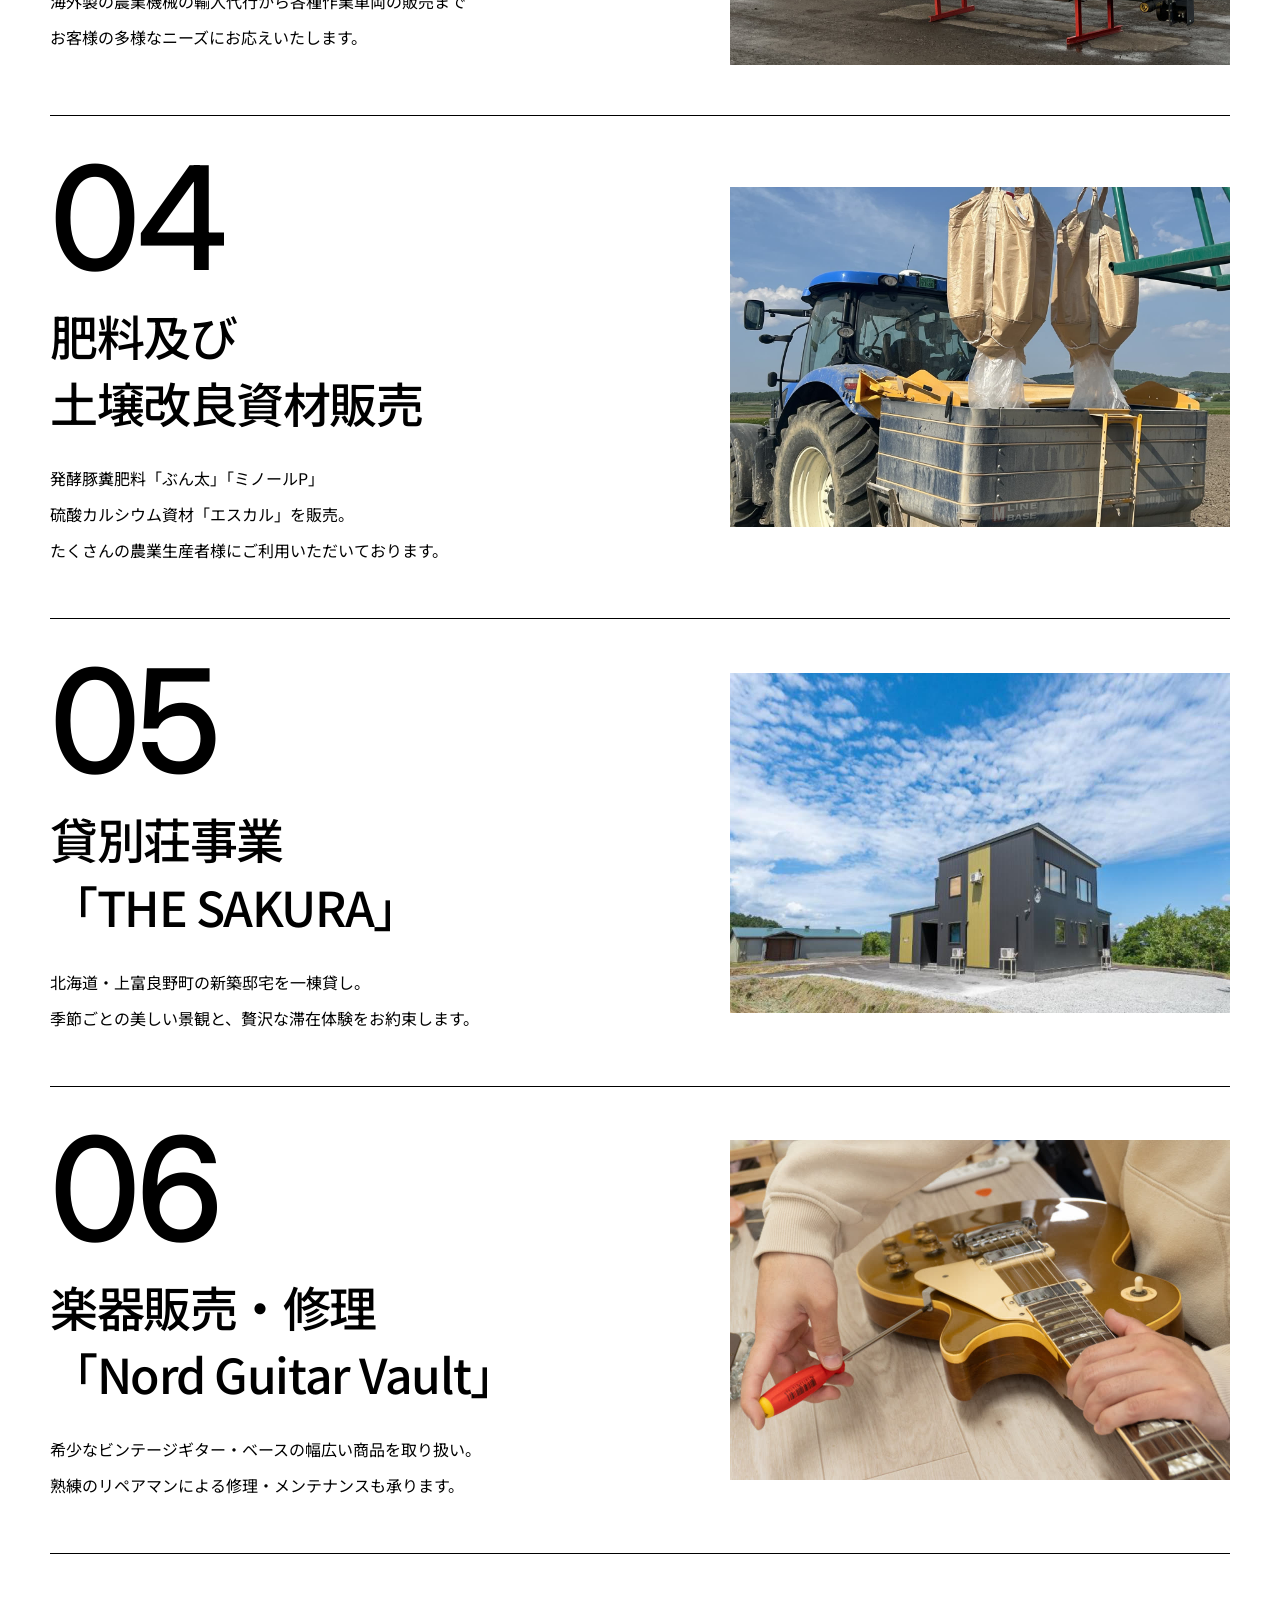
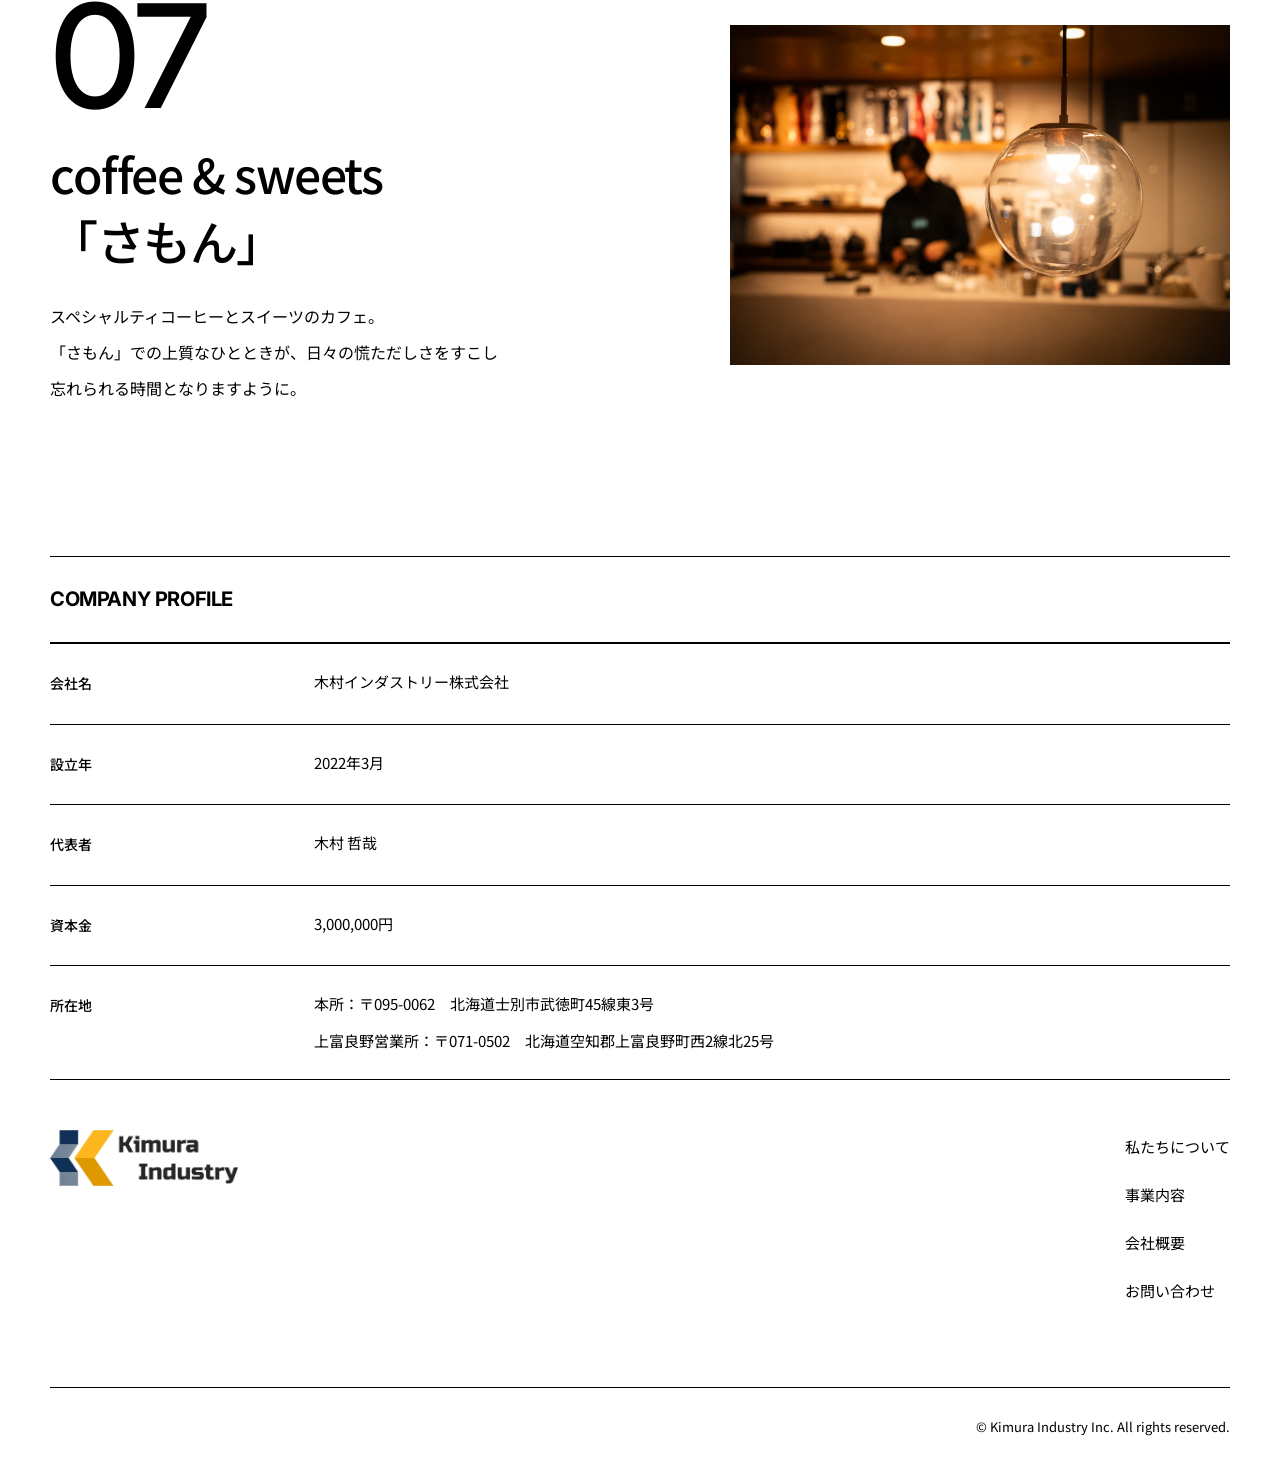
==== commit bca2c24e: "ABOUT USバーを削除（Figmaの変更に追従） Co-Authored-By: Claude Fable 5 <noreply@anthropic.com>" ====
--- a/index.html
+++ b/index.html
@@ -60,9 +60,6 @@
   <!-- ABOUT（理念セクションを統合） -->
   <section class="section" id="about">
     <div class="container fade-in">
-      <div class="section-label-bar">
-        <span class="bar-label">ABOUT US</span>
-      </div>
       <div class="about-grid">
         <h1>北海道・士別から、<br>地域の可能性を<br>耕しつづける。</h1>
         <div class="about-body">
--- a/css/style.css
+++ b/css/style.css
@@ -110,6 +110,11 @@
 #company {
   padding-top: 0;
   padding-bottom: 0;
+}
+
+/* Figma仕様: COMPANY PROFILEバーと表の間の隙間は0（ABOUT/SERVICESの48pxはそのまま） */
+#company .section-label-bar {
+  margin-bottom: 0;
 }
 
 /* ---------- Fade-in on scroll ---------- */
@@ -444,7 +449,7 @@
    フッター
    ========================================================= */
 .site-footer {
-  padding: 25px 0 30px;
+  padding: 50px 0 30px;
 }
 
 .footer-top {
@@ -691,7 +696,7 @@
   }
 
   .site-footer {
-    padding-top: 16px;
+    padding-top: 32px;
     padding-bottom: 20px;
   }
 
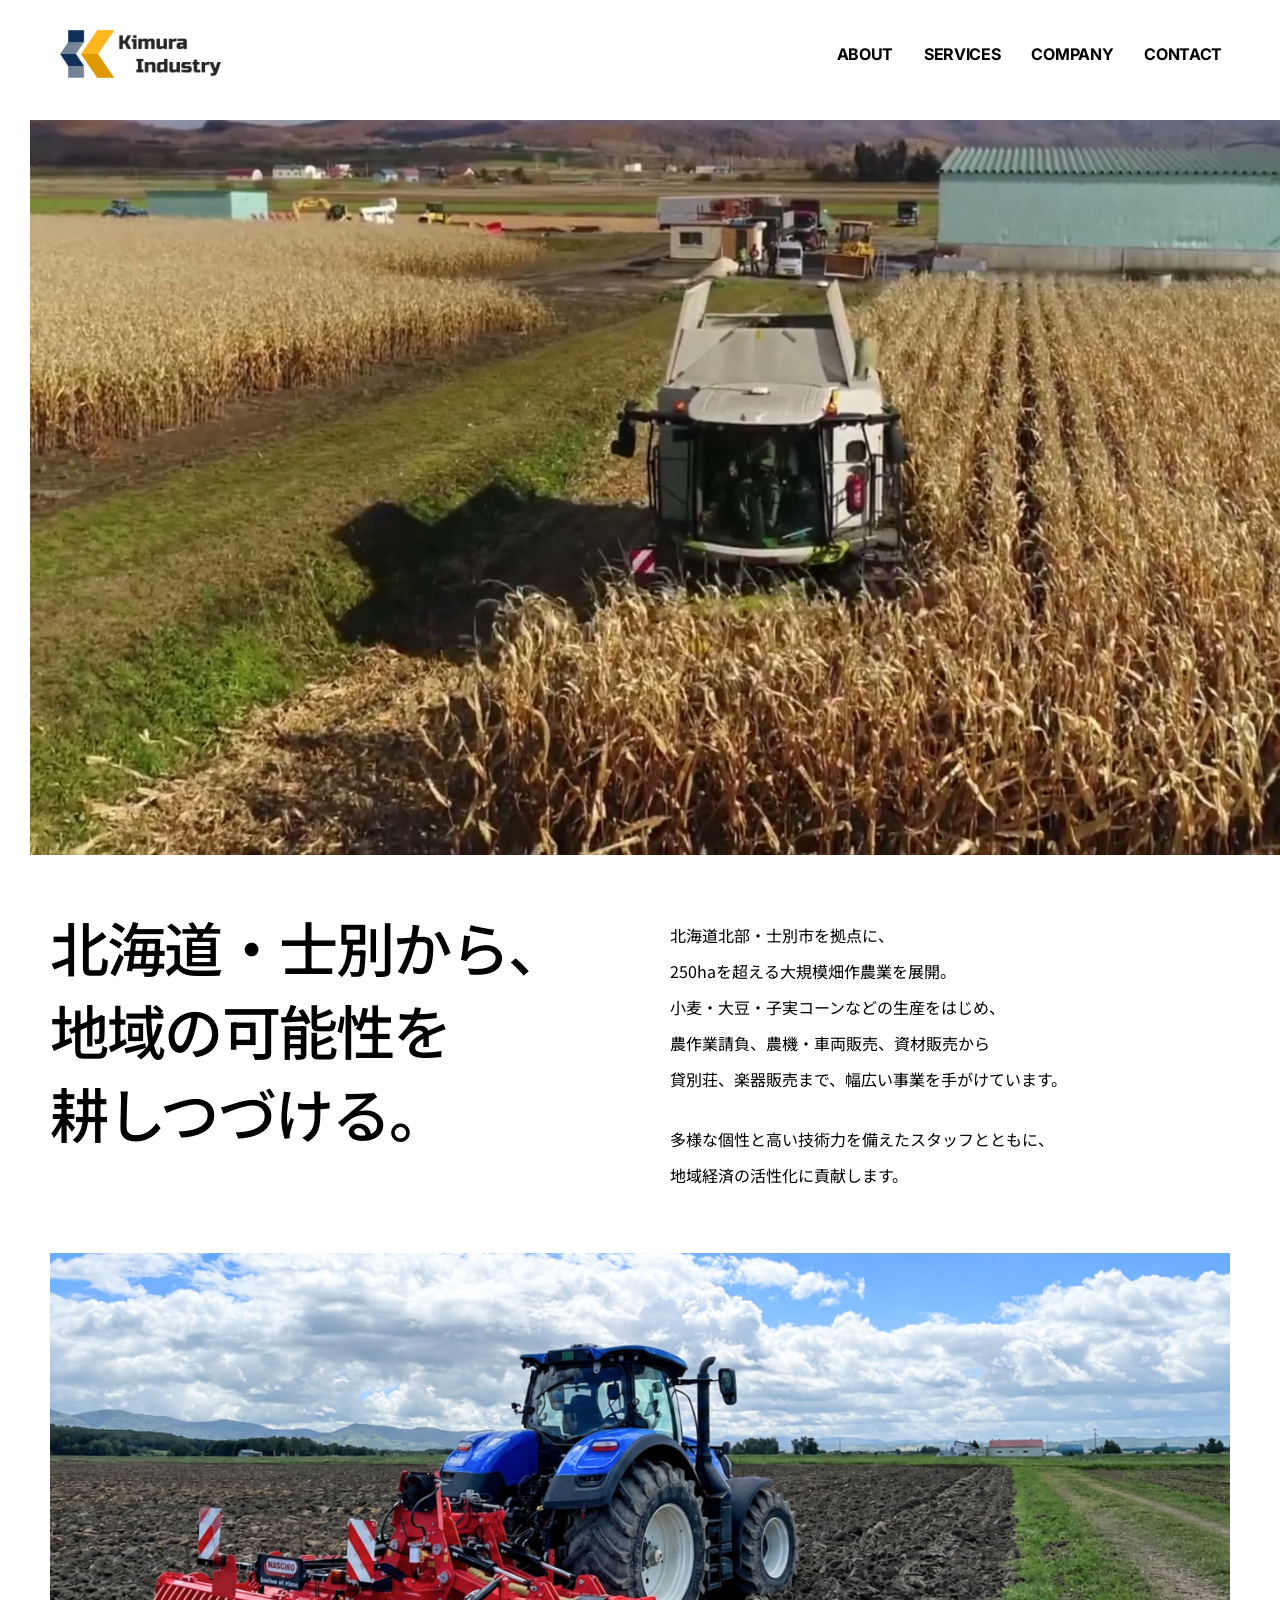
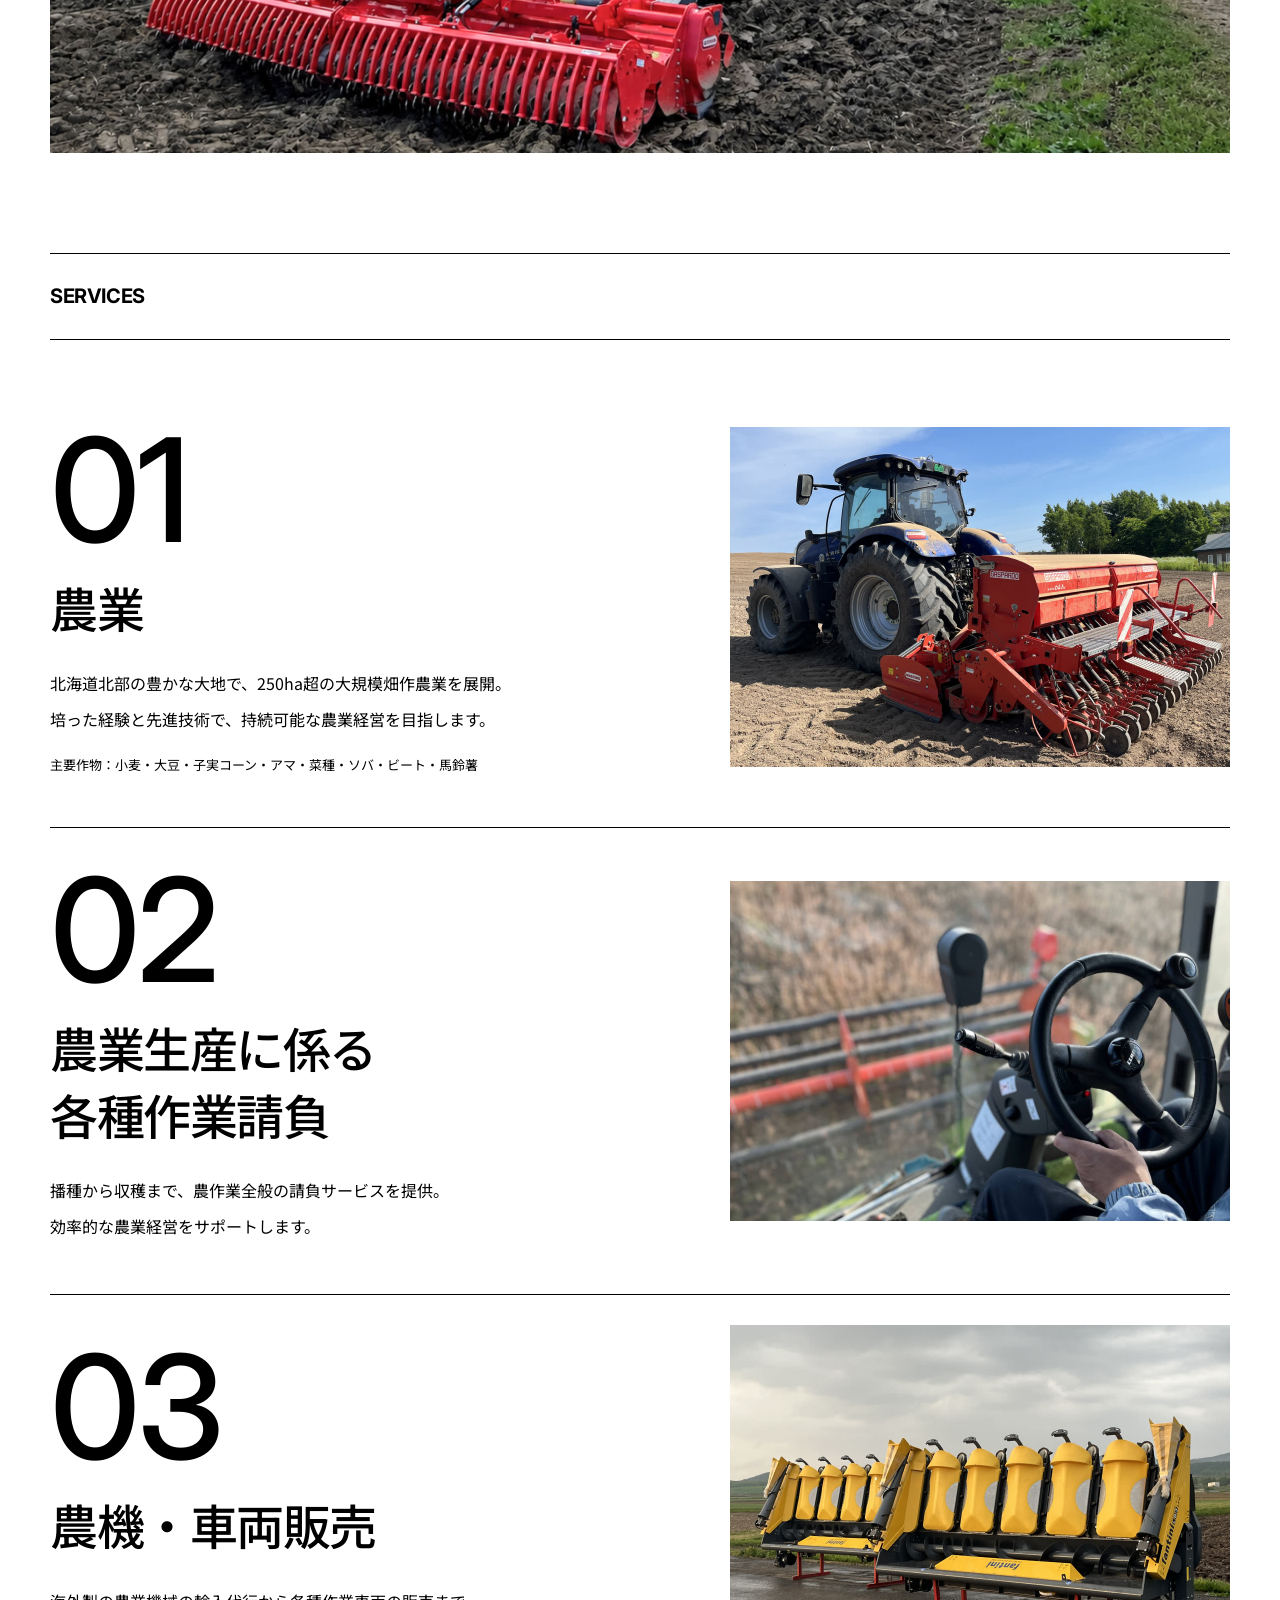
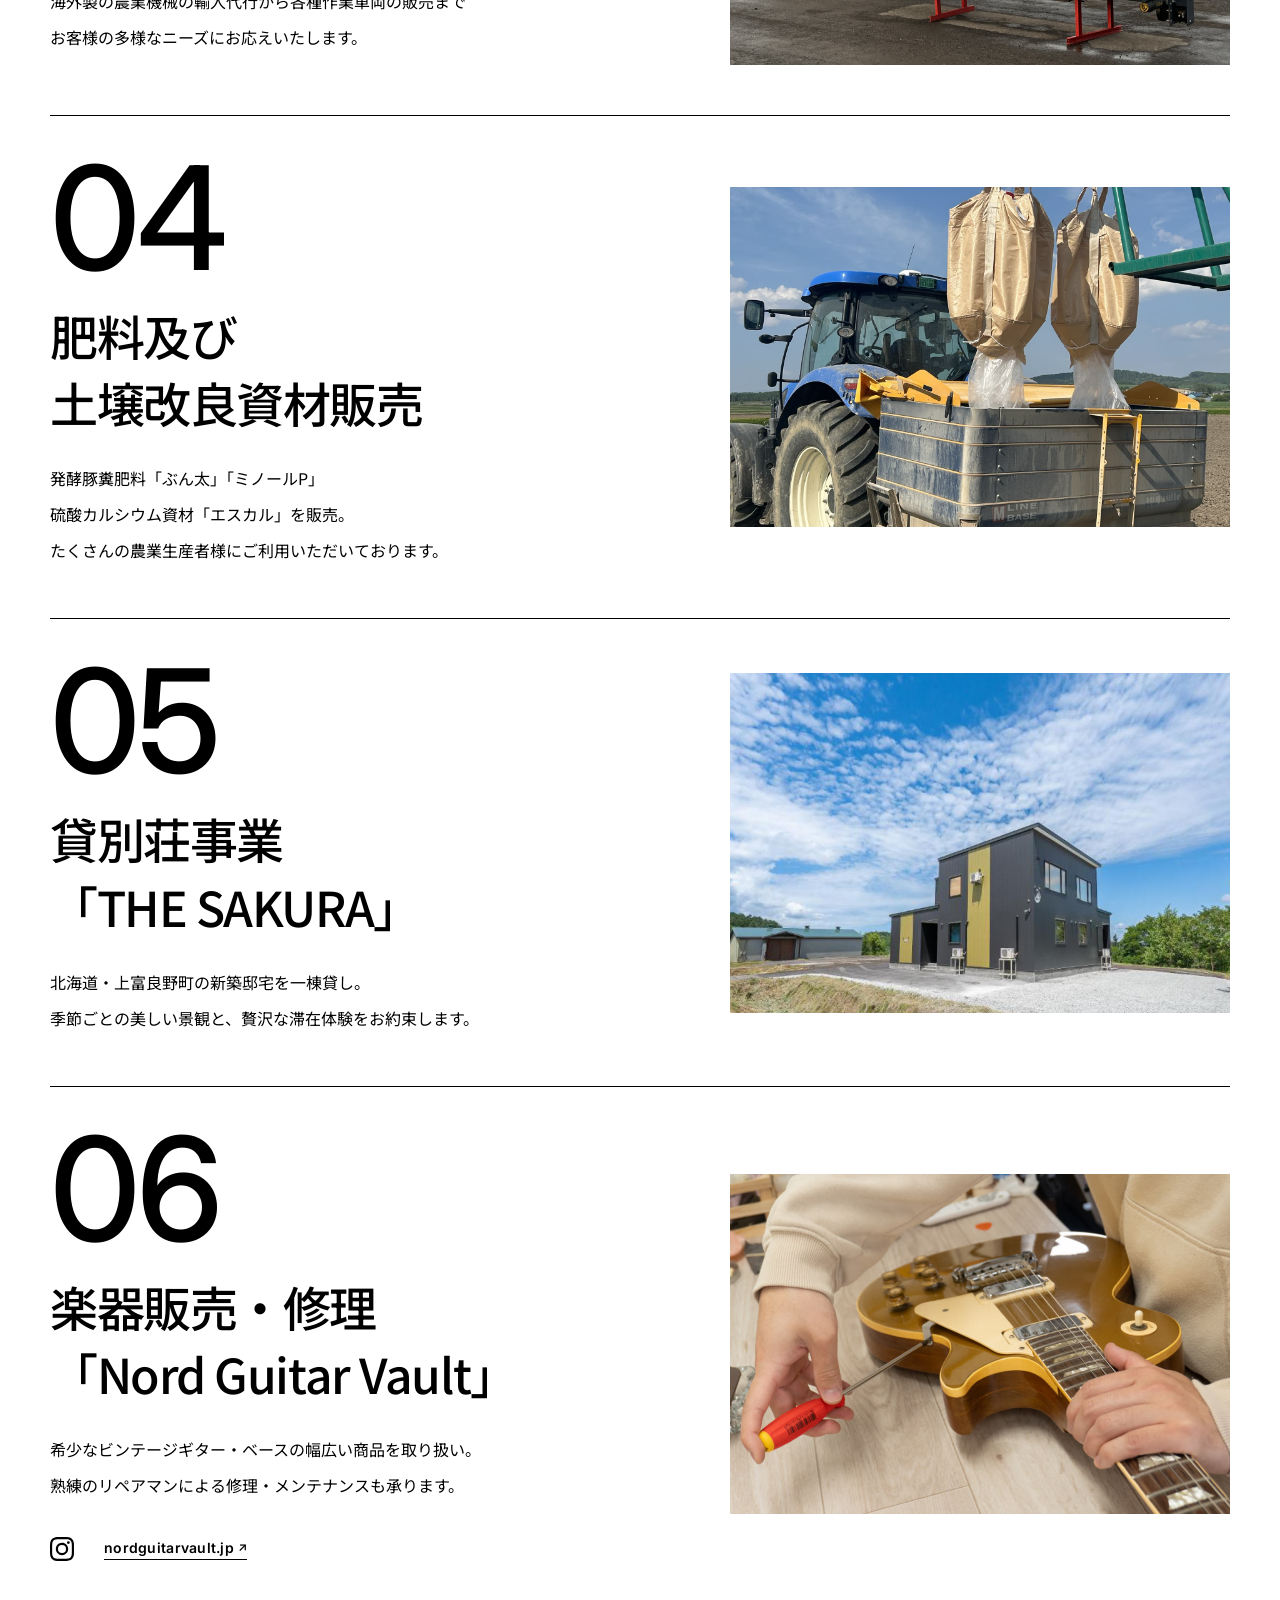
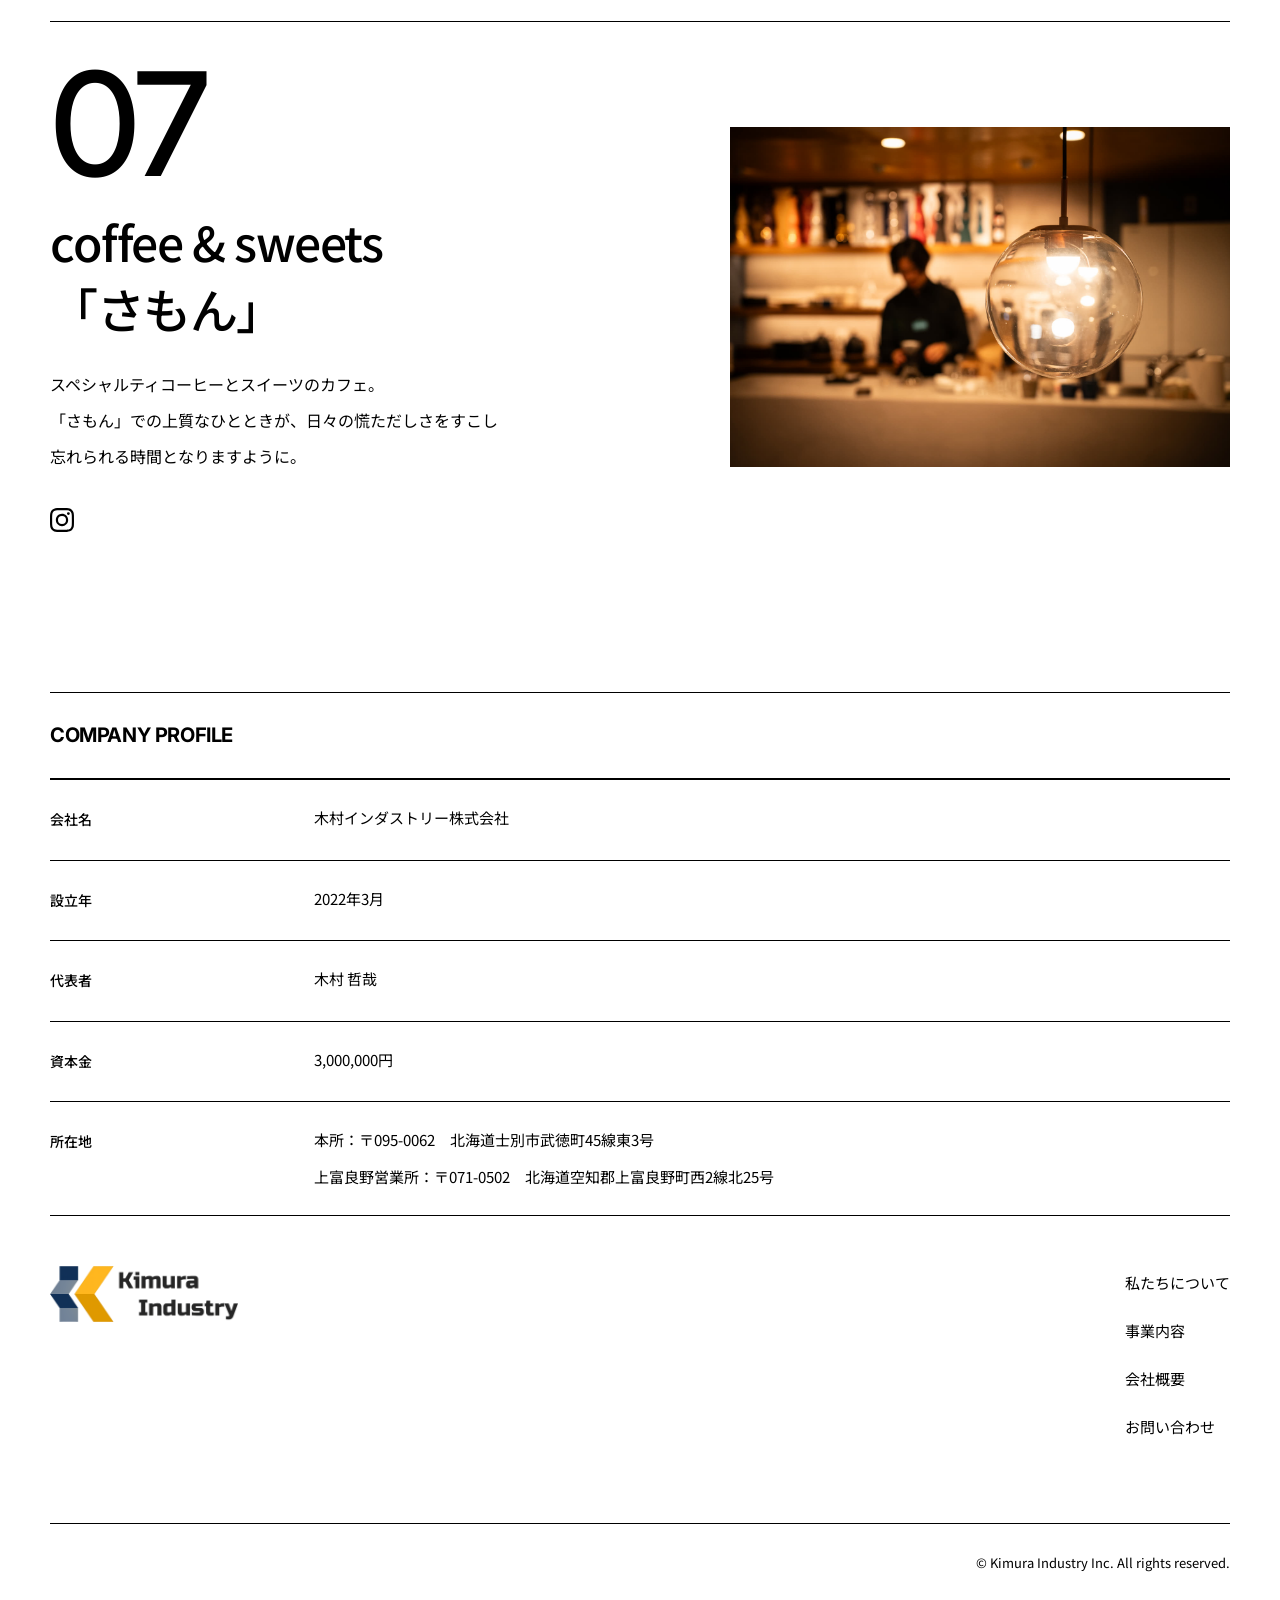
==== commit fff394fe: "事業ブロック06・07にInstagramリンクを追加、Nord Guitar Vaultはブロック全体を公式サイトへのリンクに - 06 Nord Guitar Vault: Instagram ア" ====
--- a/index.html
+++ b/index.html
@@ -14,10 +14,7 @@
 <meta property="og:type" content="website">
 <meta property="og:title" content="木村インダストリー株式会社｜北海道士別市">
 <meta property="og:description" content="木村インダストリー株式会社｜北海道士別市を拠点に、農業を主軸とした7つの事業を展開しています。">
-<!-- og:image はGitHub Pages公開URL（リポジトリ名 kimura-site 前提）の絶対URL。
-     将来 独自ドメイン（例: https://www.kimuraindustry.jp/）を取得した場合は、
-     このURLをそのドメインのものに書き換えてください -->
-<meta property="og:image" content="https://kimukazu.github.io/kimura-site/assets/img/hero-poster.jpg">
+<meta property="og:image" content="https://www.kimuraindustry.jp/assets/img/hero-poster.jpg">
 <meta property="og:locale" content="ja_JP">
 
 <link rel="preconnect" href="https://fonts.googleapis.com">
@@ -143,11 +140,17 @@
           </div>
         </div>
 
-        <div class="service-block fade-in">
+        <div class="service-block service-block--linked fade-in">
           <div class="service-text">
             <div class="service-number">06</div>
             <h3 class="service-name">楽器販売・修理<br>「<span class="brand-nowrap">Nord Guitar Vault</span>」</h3>
             <p class="service-desc">希少なビンテージギター・ベースの幅広い商品を取り扱い。<br>熟練のリペアマンによる修理・メンテナンスも承ります。</p>
+            <div class="service-links">
+              <a class="service-link-sns" href="https://www.instagram.com/nordguitarvault/" target="_blank" rel="noopener noreferrer" aria-label="Nord Guitar Vault の Instagram（新しいタブで開きます）">
+                <img src="assets/img/icon-instagram.svg" alt="" width="24" height="24">
+              </a>
+              <a class="service-link-site" href="https://nordguitarvault.jp/" target="_blank" rel="noopener noreferrer" aria-label="nordguitarvault.jp（Nord Guitar Vault 公式サイト、新しいタブで開きます）">nordguitarvault.jp<span class="service-link-arrow" aria-hidden="true">↗</span></a>
+            </div>
           </div>
           <div class="service-photo">
             <img src="assets/img/service06.jpg" alt="ビンテージギターの数々" loading="lazy">
@@ -159,6 +162,11 @@
             <div class="service-number">07</div>
             <h3 class="service-name"><span class="brand-nowrap">coffee &amp; sweets</span><br>「さもん」</h3>
             <p class="service-desc">スペシャルティコーヒーとスイーツのカフェ。<br>「さもん」での上質なひとときが、日々の慌ただしさをすこし<br>忘れられる時間となりますように。</p>
+            <div class="service-links">
+              <a class="service-link-sns" href="https://www.instagram.com/samoncoffeeandsweets/" target="_blank" rel="noopener noreferrer" aria-label="さもんの Instagram（新しいタブで開きます）">
+                <img src="assets/img/icon-instagram.svg" alt="" width="24" height="24">
+              </a>
+            </div>
           </div>
           <div class="service-photo">
             <img src="assets/img/service07.jpg" alt="カフェ「さもん」の店内" loading="lazy">
--- a/css/style.css
+++ b/css/style.css
@@ -415,6 +415,103 @@
   object-fit: cover;
 }
 
+/* 事業ブロック内の外部リンク（Instagram / 公式サイト） */
+.service-links {
+  display: flex;
+  flex-wrap: wrap;
+  align-items: center;
+  gap: 8px 20px;
+  margin-top: 24px;
+}
+
+/* タップ領域は 44px 四方を確保し、アイコン本体は 24px */
+.service-link-sns {
+  position: relative; /* 全体リンクの ::after より手前に出す */
+  z-index: 1;
+  display: inline-flex;
+  align-items: center;
+  justify-content: center;
+  width: 44px;
+  height: 44px;
+  margin-left: -10px; /* 左端を文字と揃える */
+  transition: opacity 0.2s ease;
+}
+
+.service-link-sns img {
+  display: block;
+  width: 24px;
+  height: 24px;
+}
+
+.service-link-site {
+  display: inline-flex;
+  align-items: center;
+  gap: 4px;
+  font-family: "Inter", sans-serif;
+  font-weight: 600;
+  font-size: 14px;
+  letter-spacing: 0.02em;
+  line-height: 1.4;
+  color: #000;
+  text-decoration: none;
+  border-bottom: 1px solid currentColor;
+  padding-bottom: 2px;
+  transition: opacity 0.2s ease;
+}
+
+.service-link-arrow {
+  font-size: 12px;
+}
+
+.service-link-sns:focus-visible,
+.service-link-site:focus-visible {
+  outline: 2px solid #000;
+  outline-offset: 2px;
+}
+
+/* ブロック全体を公式サイトへのリンクにする（stretched link） */
+.service-block--linked {
+  position: relative;
+}
+
+.service-block--linked .service-link-site::after {
+  content: "";
+  position: absolute;
+  inset: 0;
+  z-index: 0;
+}
+
+/* 写真はクリック判定から外し、ブロック全体のリンク（::after）が受け取るようにする。
+   ホバーで拡大した写真が ::after より前面に描画され、クリックを奪うのを防ぐ */
+.service-block--linked .service-photo img {
+  transition: transform 0.4s ease;
+  pointer-events: none;
+}
+
+@media (hover: hover) {
+  .service-link-sns:hover,
+  .service-link-site:hover {
+    opacity: 0.6;
+  }
+
+  .service-block--linked:hover .service-photo img {
+    transform: scale(1.03);
+  }
+
+  .service-block--linked:hover .service-link-site {
+    opacity: 0.6;
+  }
+
+  /* Instagram アイコンに乗せているときは、公式サイト側のホバー反応を出さない */
+  .service-block--linked:has(.service-link-sns:hover) .service-photo img {
+    transform: none;
+  }
+
+  .service-block--linked:has(.service-link-sns:hover) .service-link-site {
+    opacity: 1;
+  }
+}
+
 /* =========================================================
    COMPANY
    ========================================================= */
@@ -806,6 +903,10 @@
     display: none;
   }
 
+  .service-links {
+    margin-top: 20px;
+  }
+
   .company-row {
     grid-template-columns: 1fr;
     gap: 8px;
@@ -934,4 +1035,8 @@
     opacity: 1 !important;
     transform: none !important;
   }
-}
+
+  .service-block--linked:hover .service-photo img {
+    transform: none;
+  }
+}
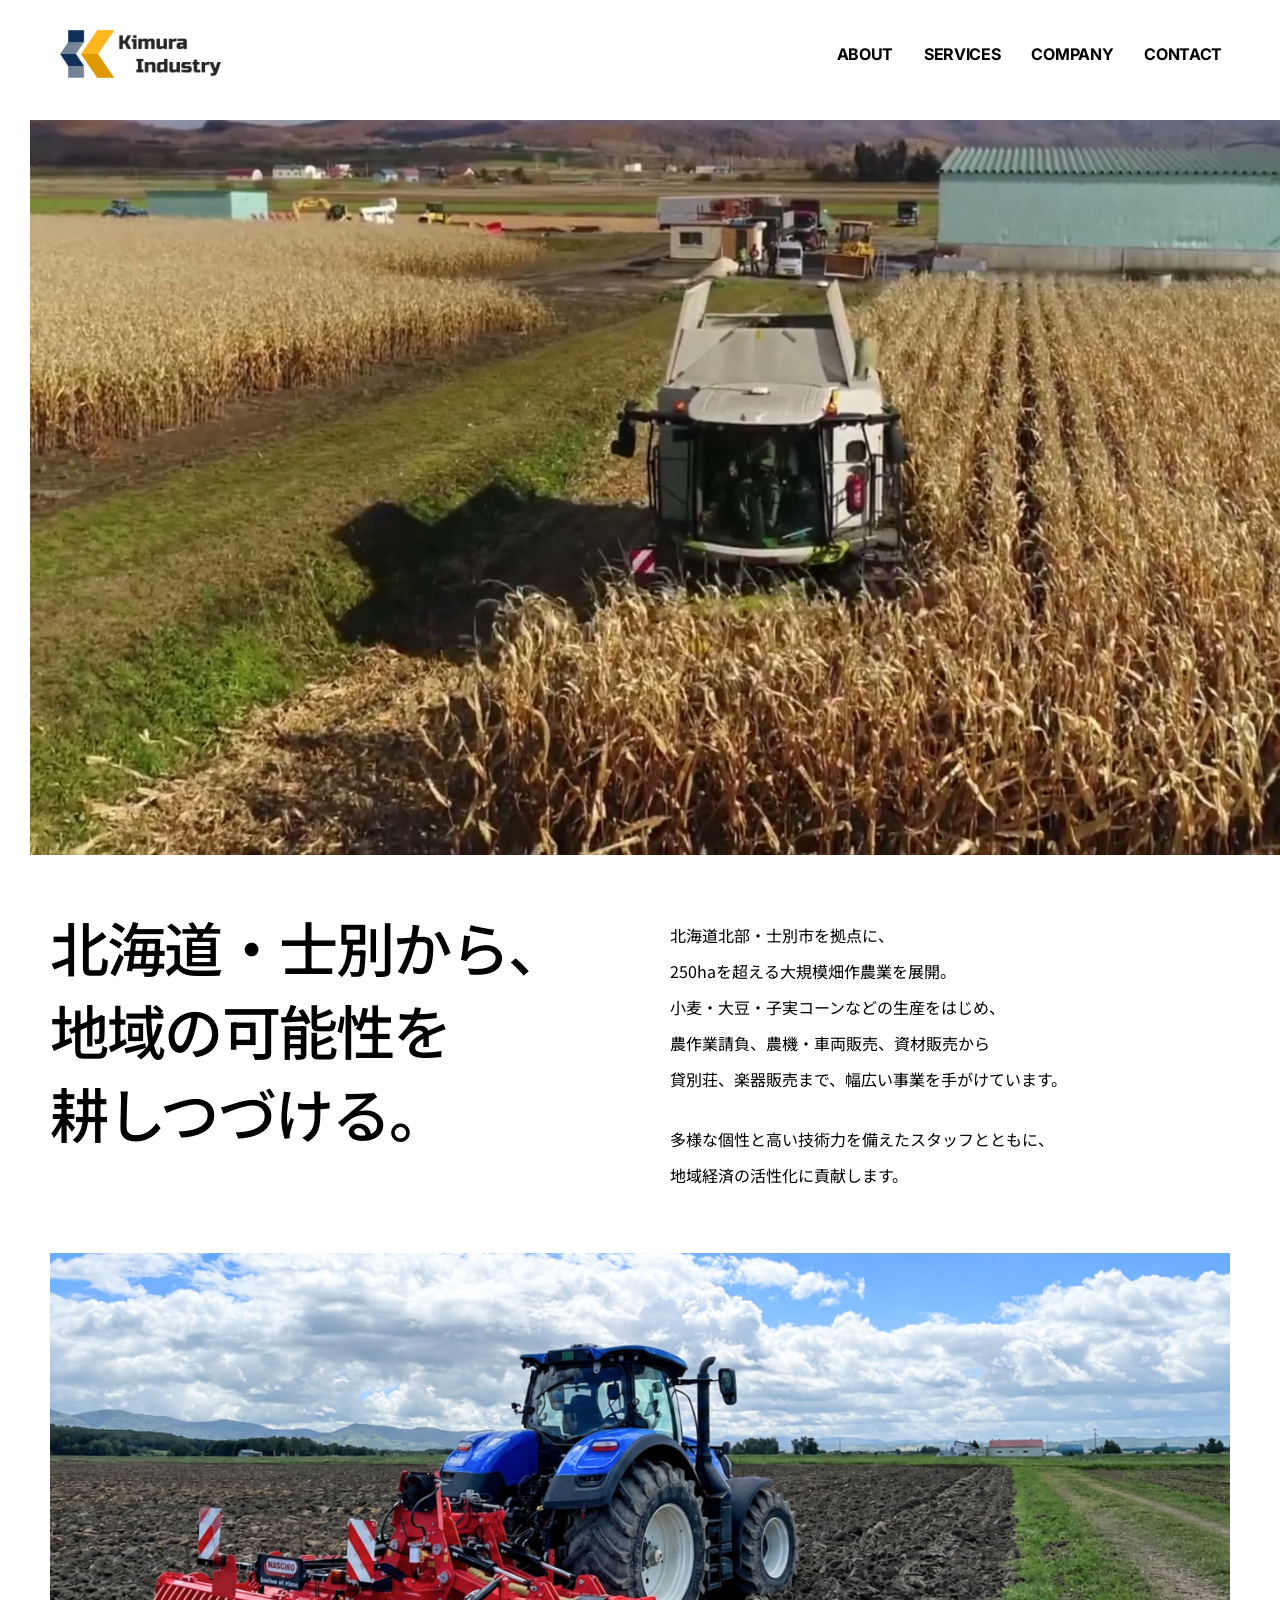
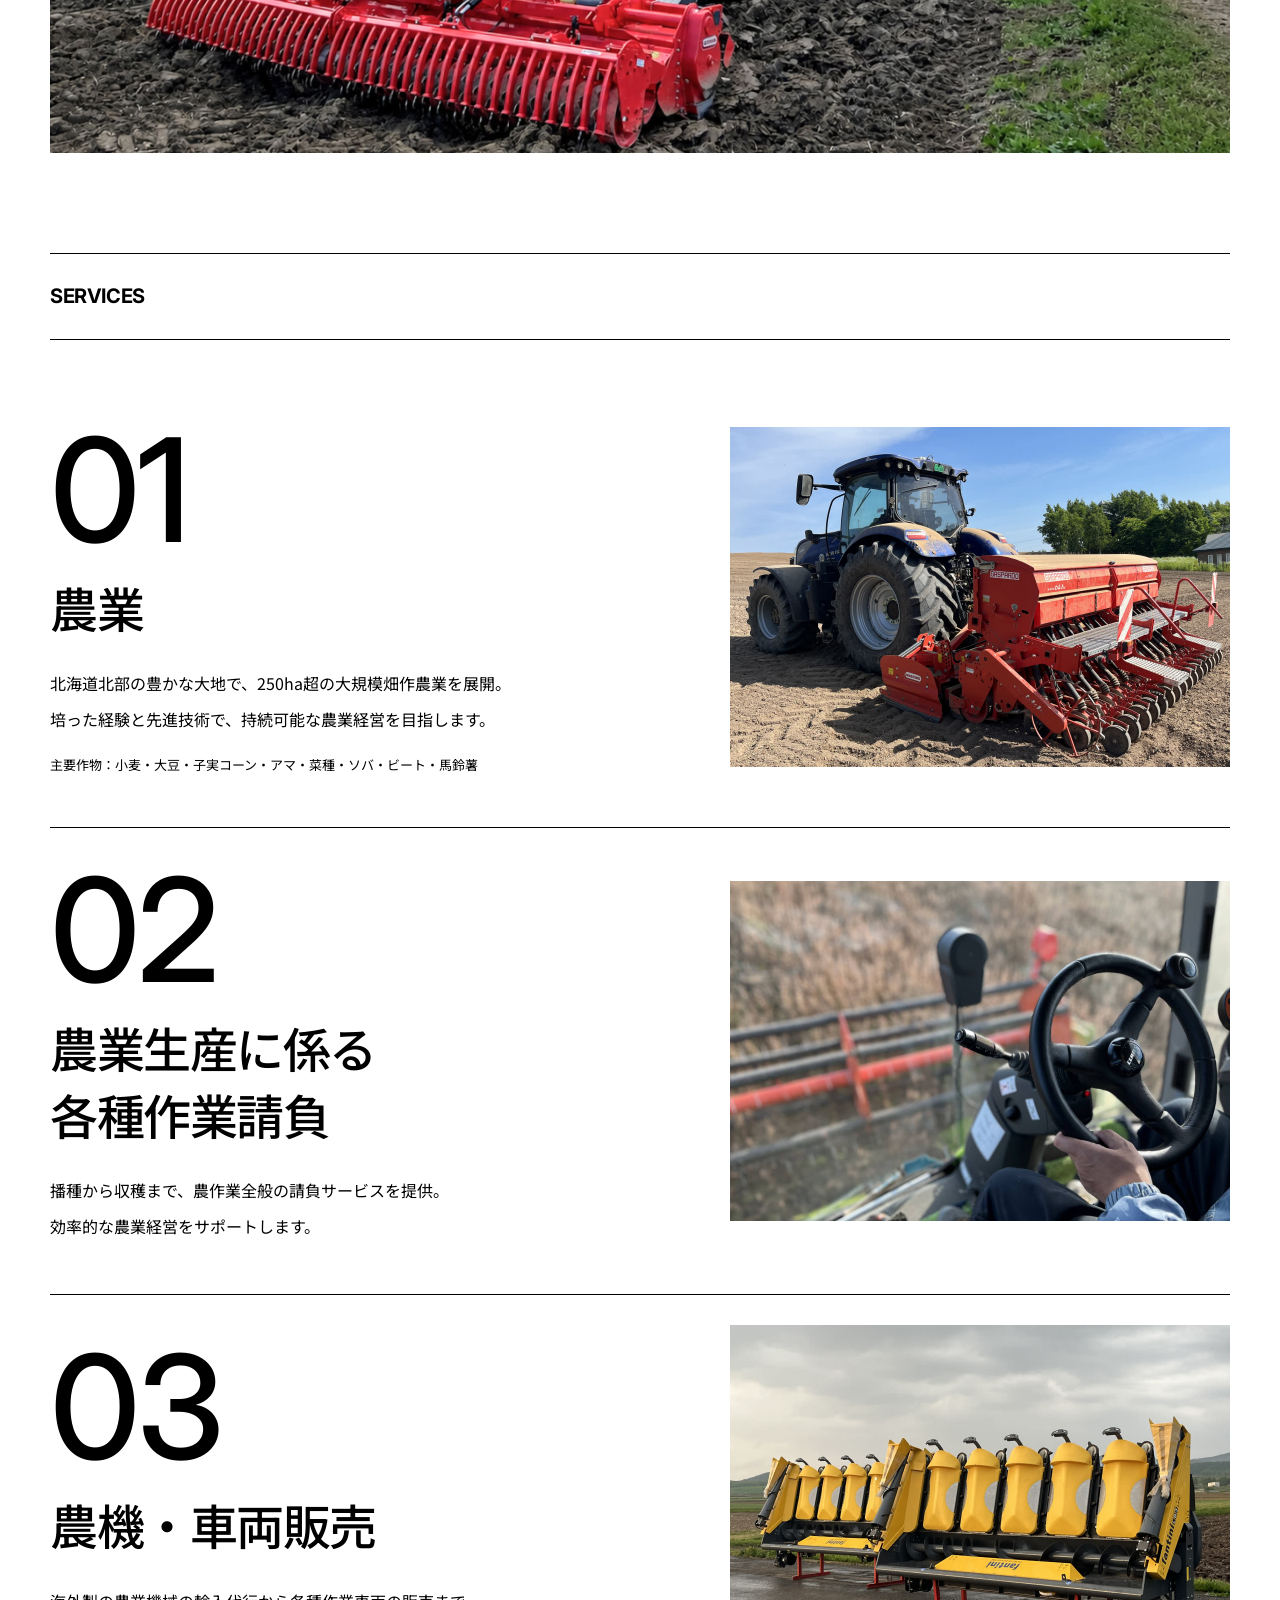
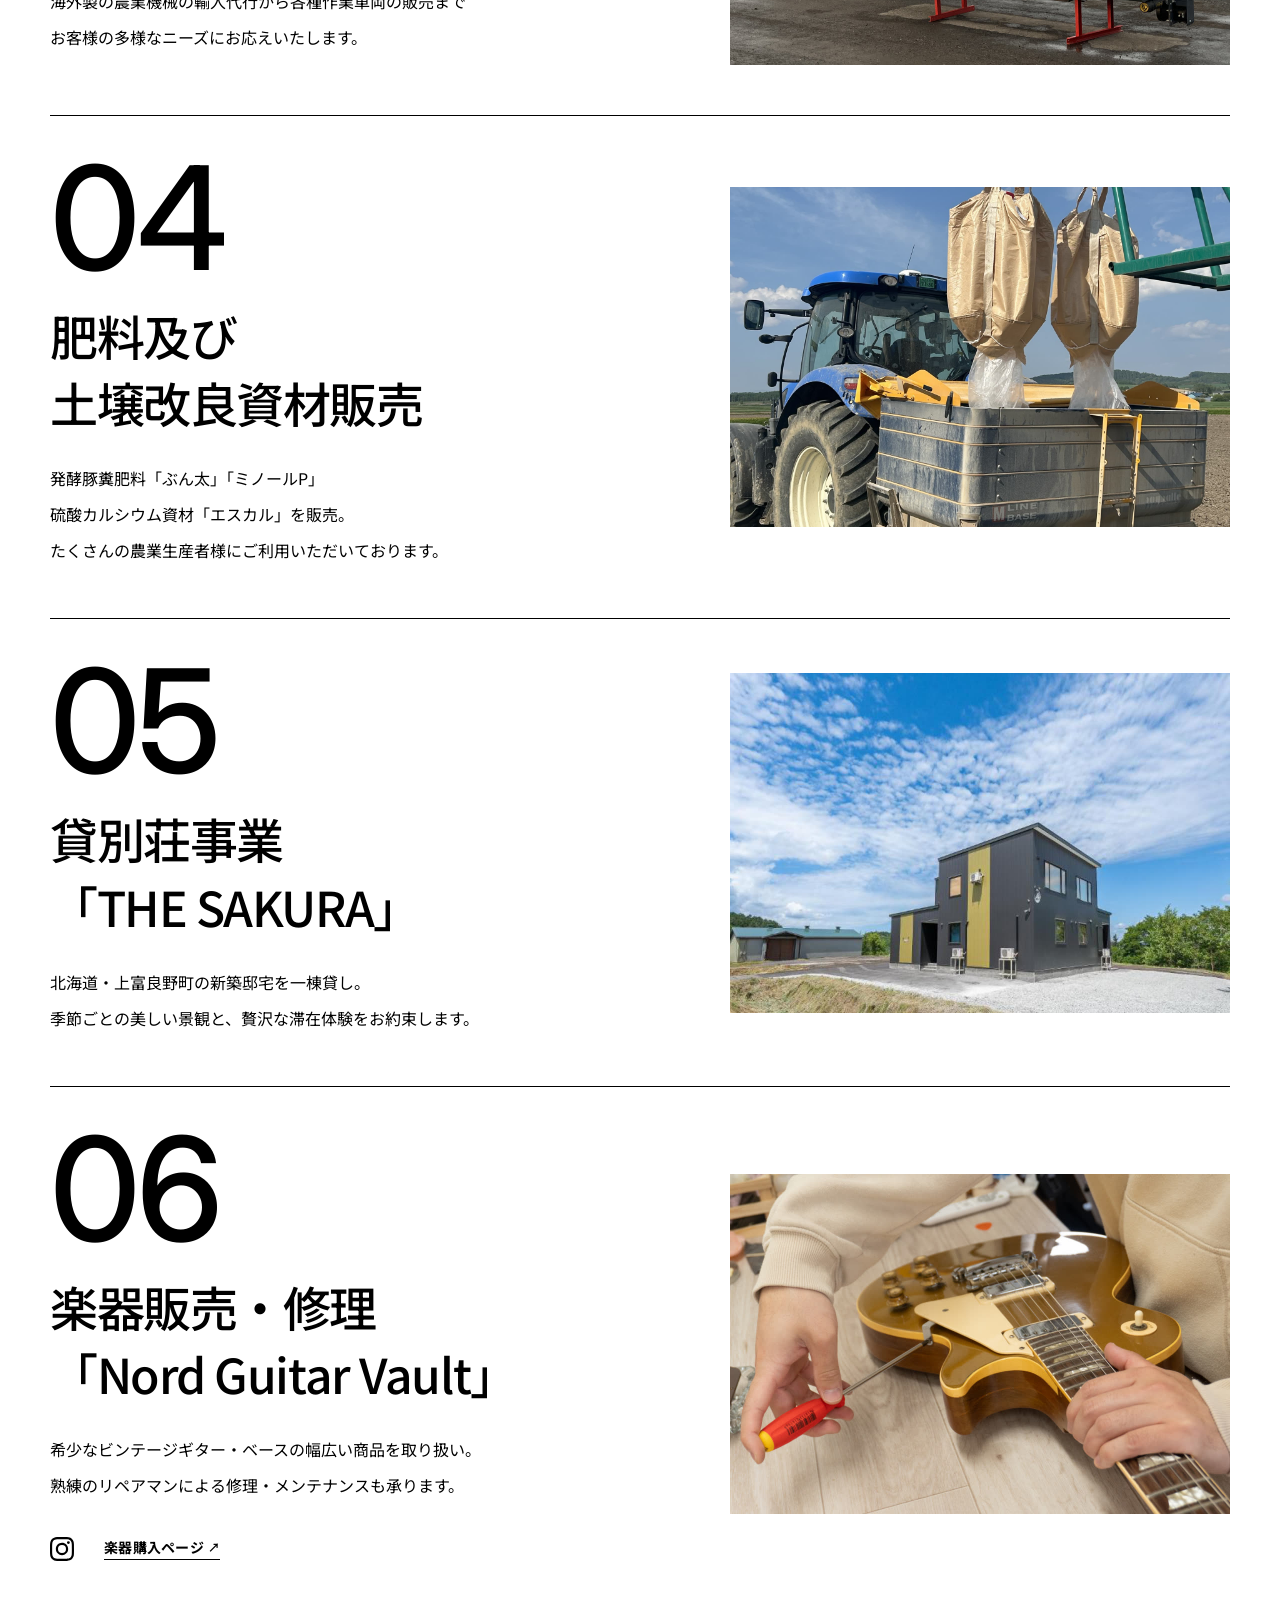
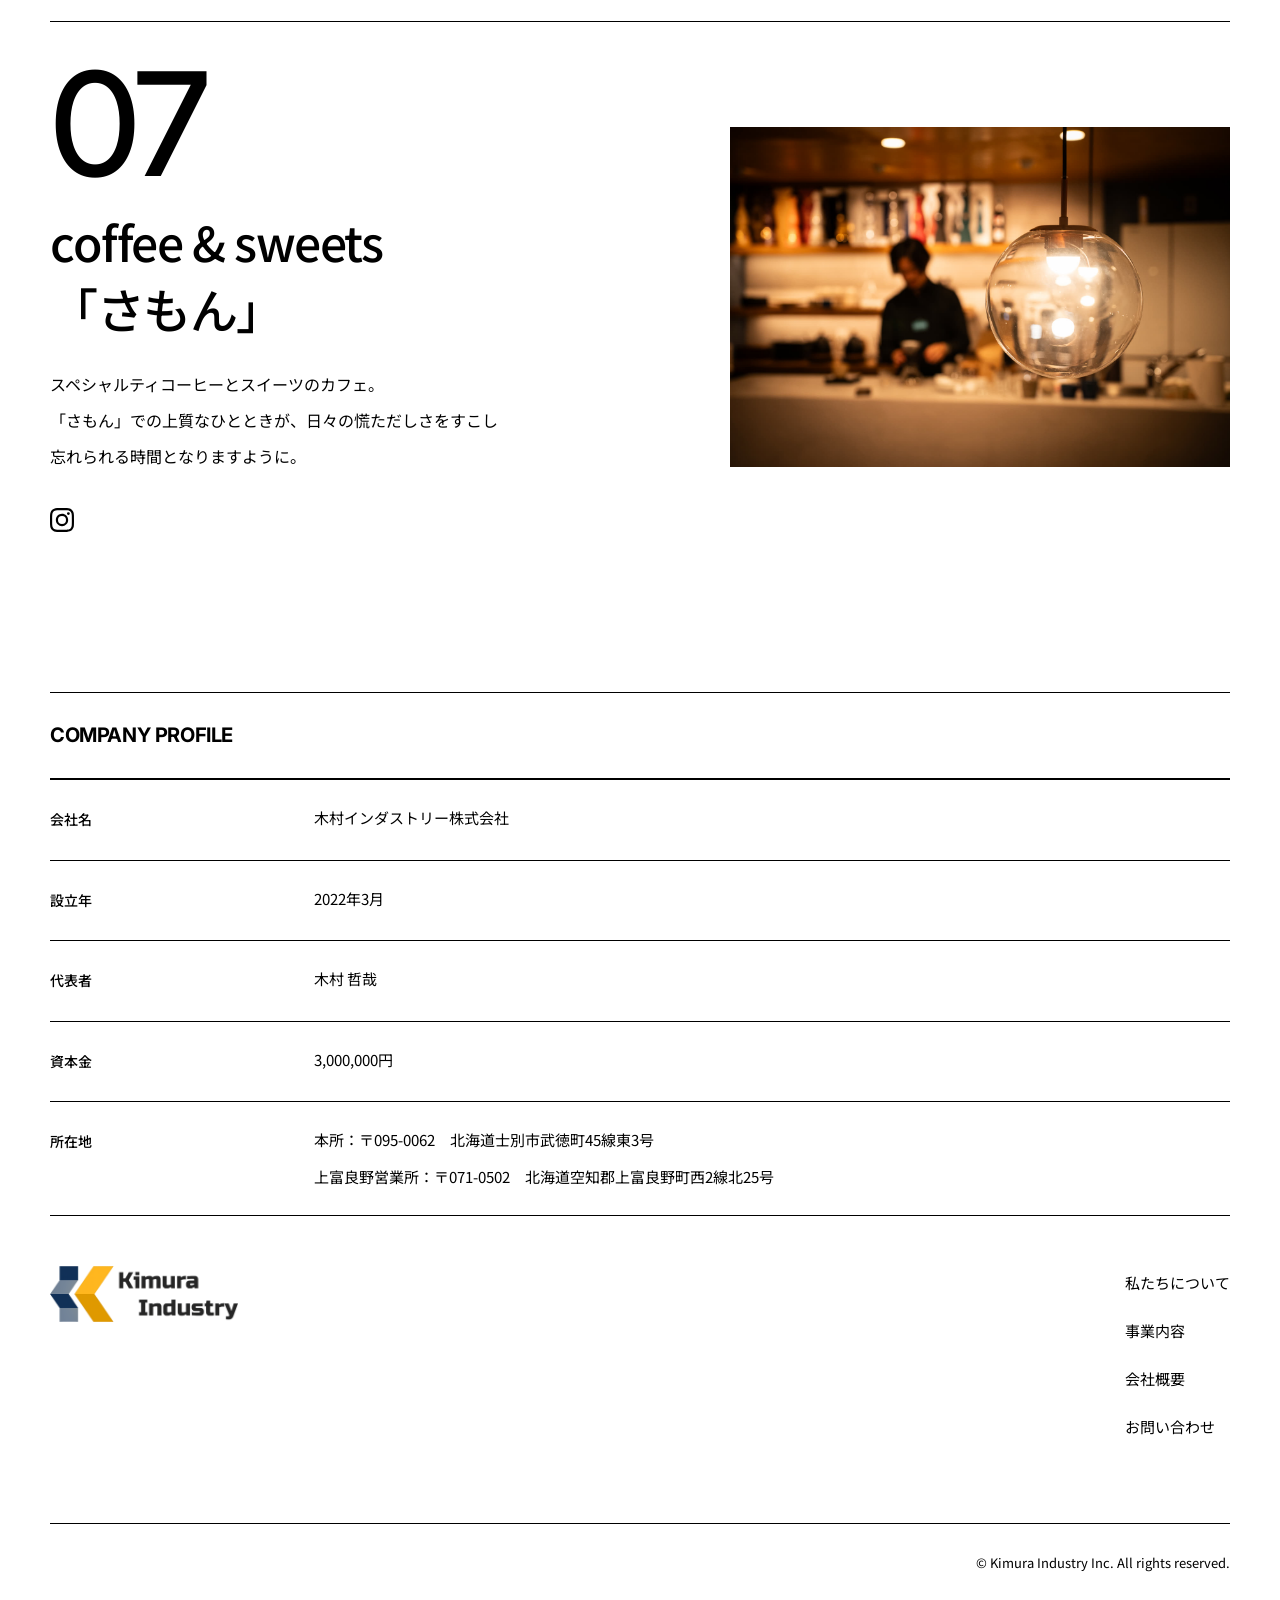
==== commit 39ea368d: "Nord Guitar Vaultの文字リンクを「楽器購入ページ」に変更、カード全体のリンクと分離 - 文字リンク: 「楽器購入ページ ↗」→ 商品一覧(category/all-products?s" ====
--- a/index.html
+++ b/index.html
@@ -141,6 +141,7 @@
         </div>
 
         <div class="service-block service-block--linked fade-in">
+          <a class="service-link-card" href="https://www.nordguitarvault.jp/" target="_blank" rel="noopener noreferrer" aria-label="Nord Guitar Vault 公式サイト（新しいタブで開きます）"></a>
           <div class="service-text">
             <div class="service-number">06</div>
             <h3 class="service-name">楽器販売・修理<br>「<span class="brand-nowrap">Nord Guitar Vault</span>」</h3>
@@ -149,7 +150,7 @@
               <a class="service-link-sns" href="https://www.instagram.com/nordguitarvault/" target="_blank" rel="noopener noreferrer" aria-label="Nord Guitar Vault の Instagram（新しいタブで開きます）">
                 <img src="assets/img/icon-instagram.svg" alt="" width="24" height="24">
               </a>
-              <a class="service-link-site" href="https://nordguitarvault.jp/" target="_blank" rel="noopener noreferrer" aria-label="nordguitarvault.jp（Nord Guitar Vault 公式サイト、新しいタブで開きます）">nordguitarvault.jp<span class="service-link-arrow" aria-hidden="true">↗</span></a>
+              <a class="service-link-site" href="https://www.nordguitarvault.jp/category/all-products?sort=newest" target="_blank" rel="noopener noreferrer" aria-label="楽器購入ページ（Nord Guitar Vault の商品一覧、新しいタブで開きます）">楽器購入ページ<span class="service-link-arrow" aria-hidden="true">↗</span></a>
             </div>
           </div>
           <div class="service-photo">
--- a/css/style.css
+++ b/css/style.css
@@ -444,11 +444,14 @@
 }
 
 .service-link-site {
+  position: relative; /* 内側ではなく手前に出し、カード全体のリンクより優先して押せるようにする */
+  z-index: 1;
   display: inline-flex;
   align-items: center;
   gap: 4px;
-  font-family: "Inter", sans-serif;
-  font-weight: 600;
+  /* 日本語表示のため Noto Sans JP（Inter に日本語は無い） */
+  font-family: "Noto Sans JP", sans-serif;
+  font-weight: 700;
   font-size: 14px;
   letter-spacing: 0.02em;
   line-height: 1.4;
@@ -469,20 +472,30 @@
   outline-offset: 2px;
 }
 
-/* ブロック全体を公式サイトへのリンクにする（stretched link） */
+/* ブロック全体を公式サイトへのリンクにする。
+   ブロック先頭に置いた透明な <a>（.service-link-card）を、ブロック全面に広げて覆いにする。
+   Instagram・購入ページのリンクは z-index: 1 で手前に出し、それぞれの飛び先を保つ */
 .service-block--linked {
   position: relative;
 }
 
-.service-block--linked .service-link-site::after {
-  content: "";
+/* カード全体を公式サイトへのリンクにする透明な覆い。
+   グリッドの子要素だが position: absolute なのでレイアウト（列・行）には入らない */
+.service-link-card {
   position: absolute;
   inset: 0;
   z-index: 0;
-}
-
-/* 写真はクリック判定から外し、ブロック全体のリンク（::after）が受け取るようにする。
-   ホバーで拡大した写真が ::after より前面に描画され、クリックを奪うのを防ぐ */
+  align-self: stretch;
+  justify-self: stretch;
+}
+
+.service-link-card:focus-visible {
+  outline: 2px solid #000;
+  outline-offset: -2px;
+}
+
+/* 写真はクリック判定から外し、ブロック全体のリンク（.service-link-card）が受け取るようにする。
+   ホバーで拡大した写真がリンクより前面に描画され、クリックを奪うのを防ぐ */
 .service-block--linked .service-photo img {
   transition: transform 0.4s ease;
   pointer-events: none;
@@ -498,17 +511,9 @@
     transform: scale(1.03);
   }
 
-  .service-block--linked:hover .service-link-site {
-    opacity: 0.6;
-  }
-
-  /* Instagram アイコンに乗せているときは、公式サイト側のホバー反応を出さない */
-  .service-block--linked:has(.service-link-sns:hover) .service-photo img {
+  /* Instagram・購入ページのリンクに乗せているときは、カード全体のホバー反応を出さない */
+  .service-block--linked:has(.service-link-sns:hover, .service-link-site:hover) .service-photo img {
     transform: none;
-  }
-
-  .service-block--linked:has(.service-link-sns:hover) .service-link-site {
-    opacity: 1;
   }
 }
 
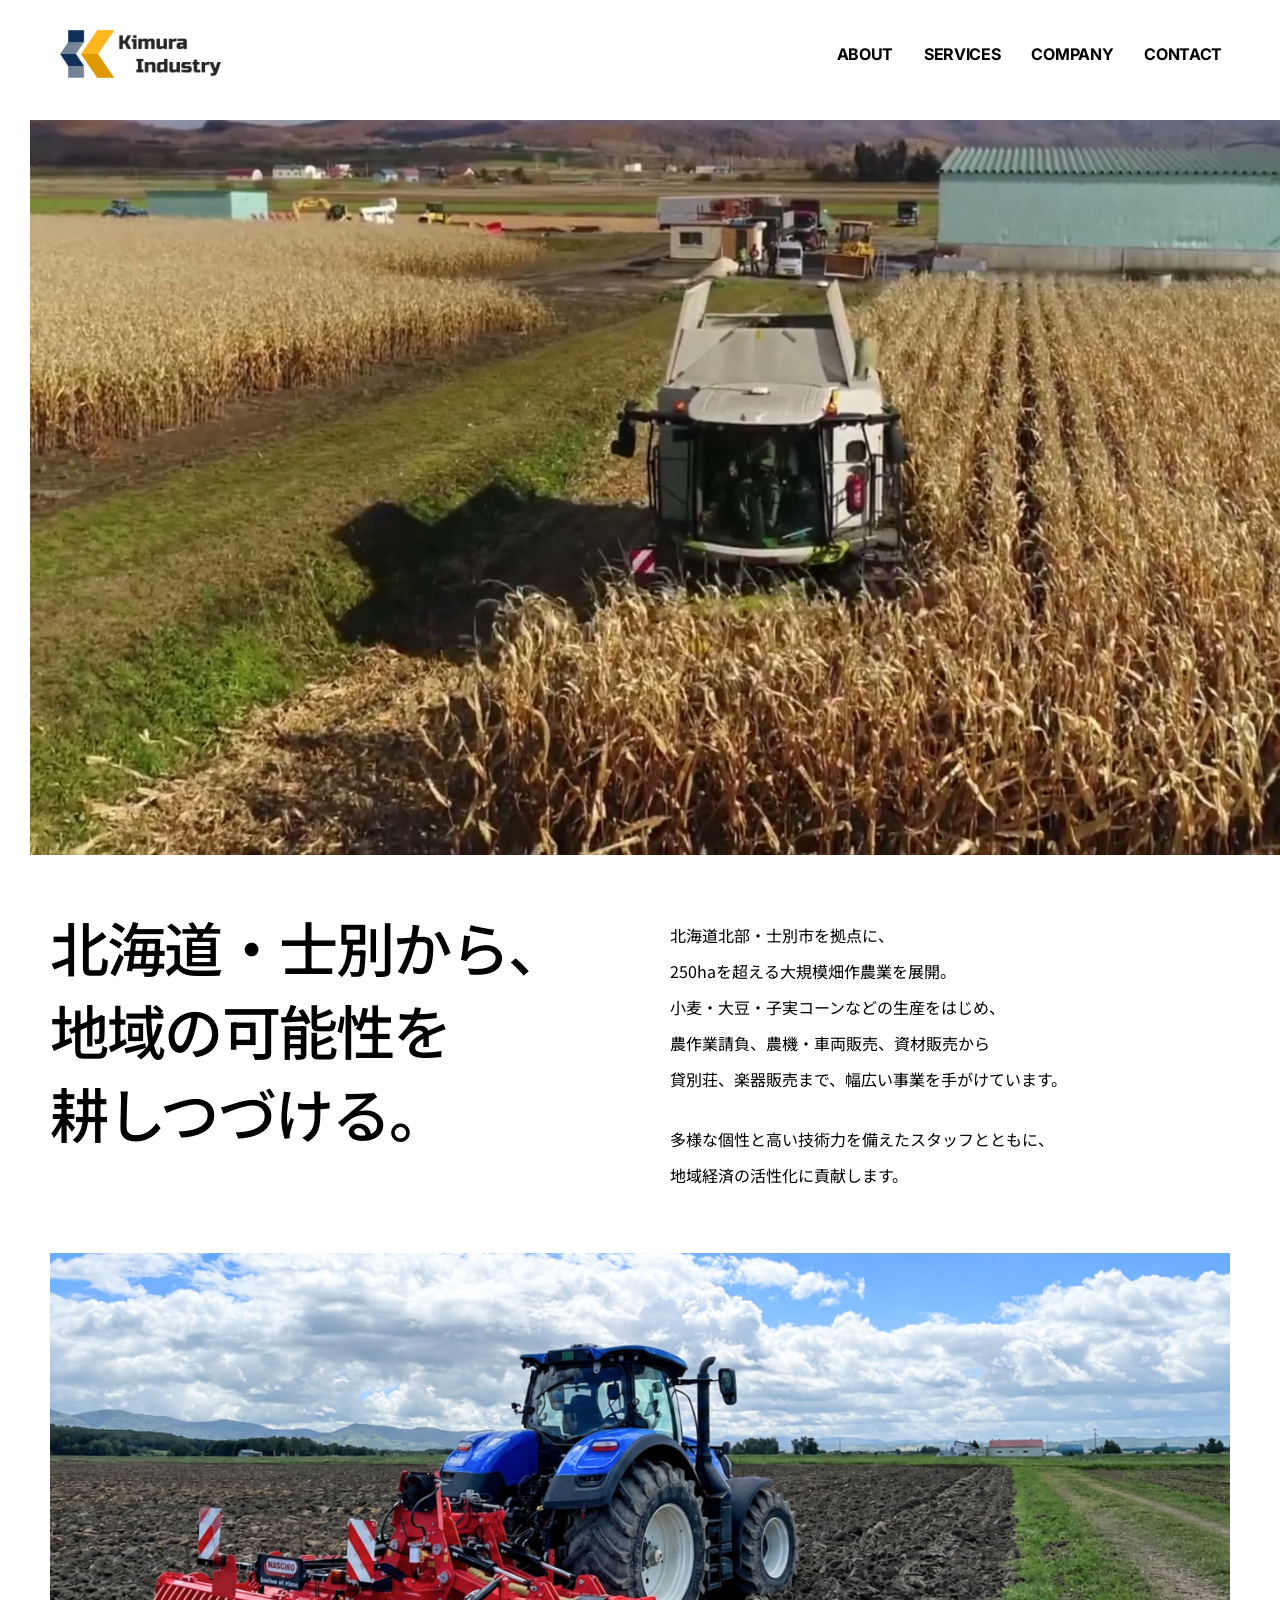
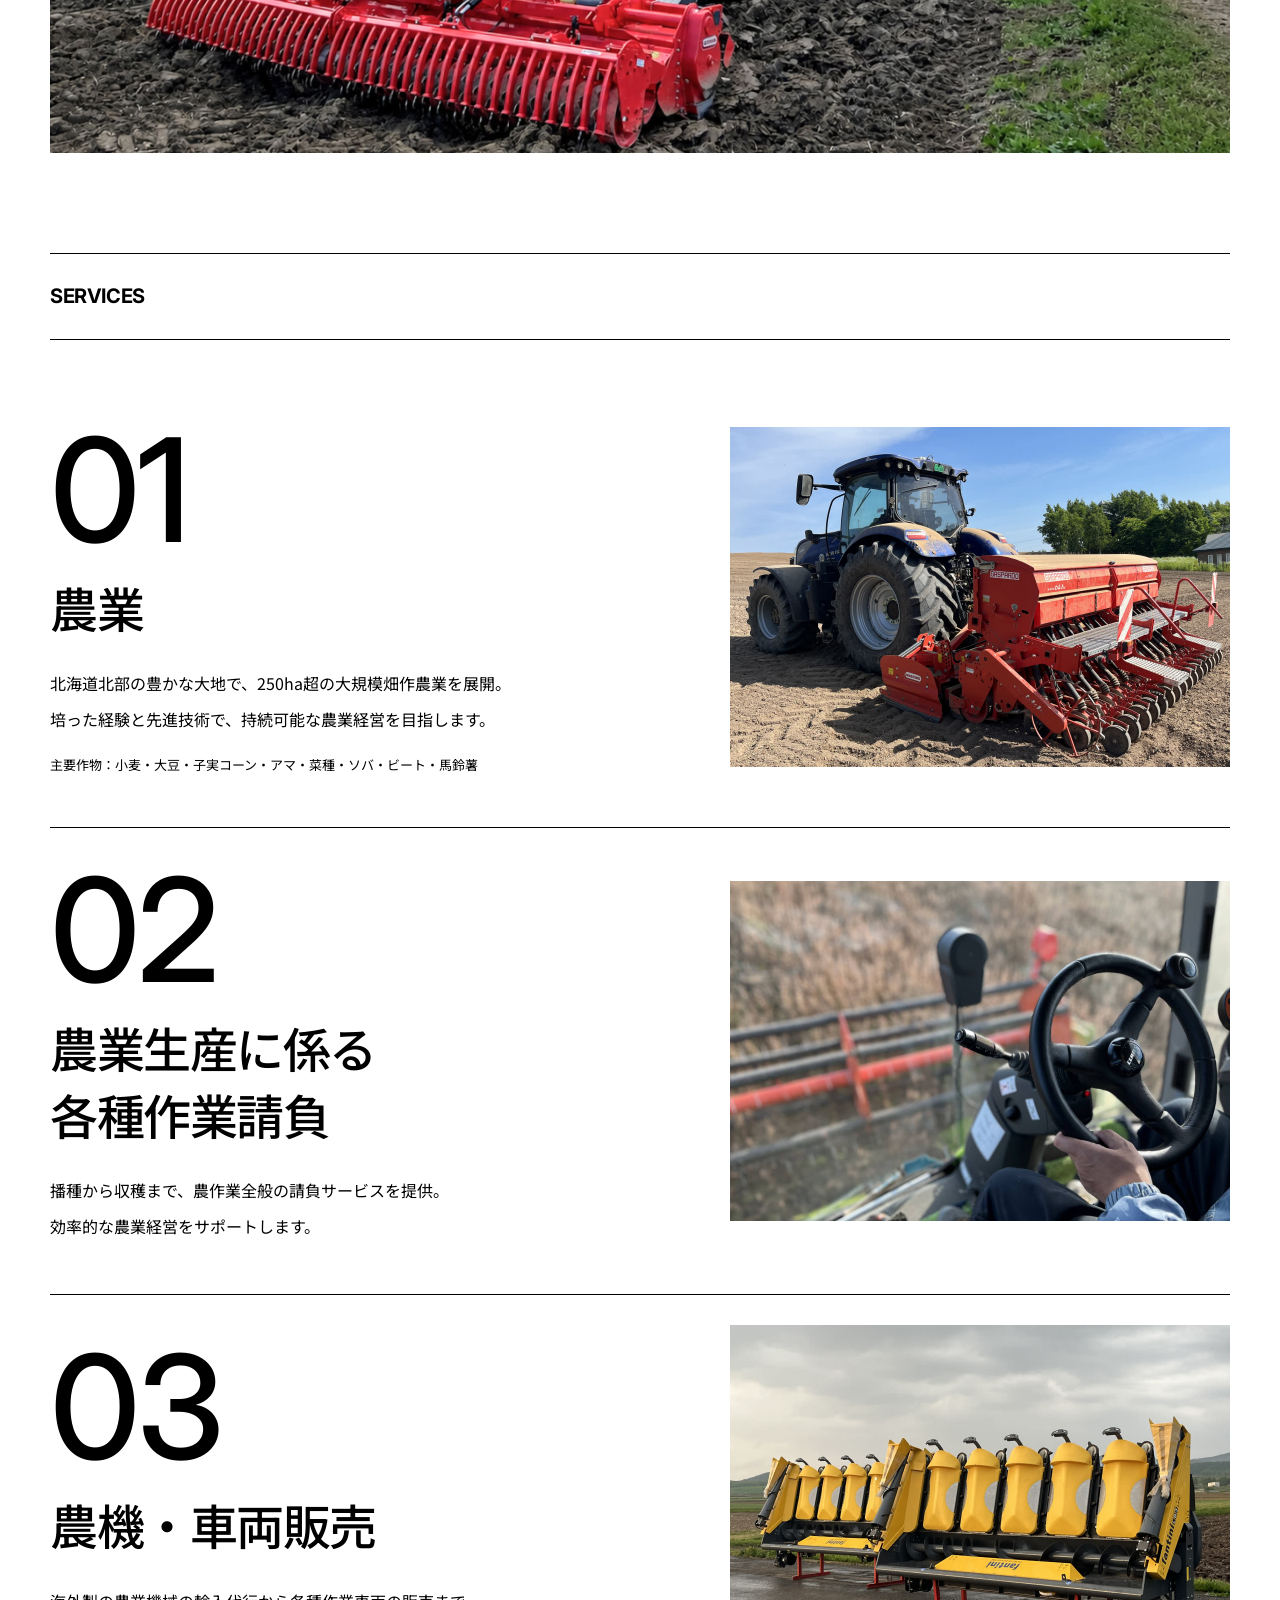
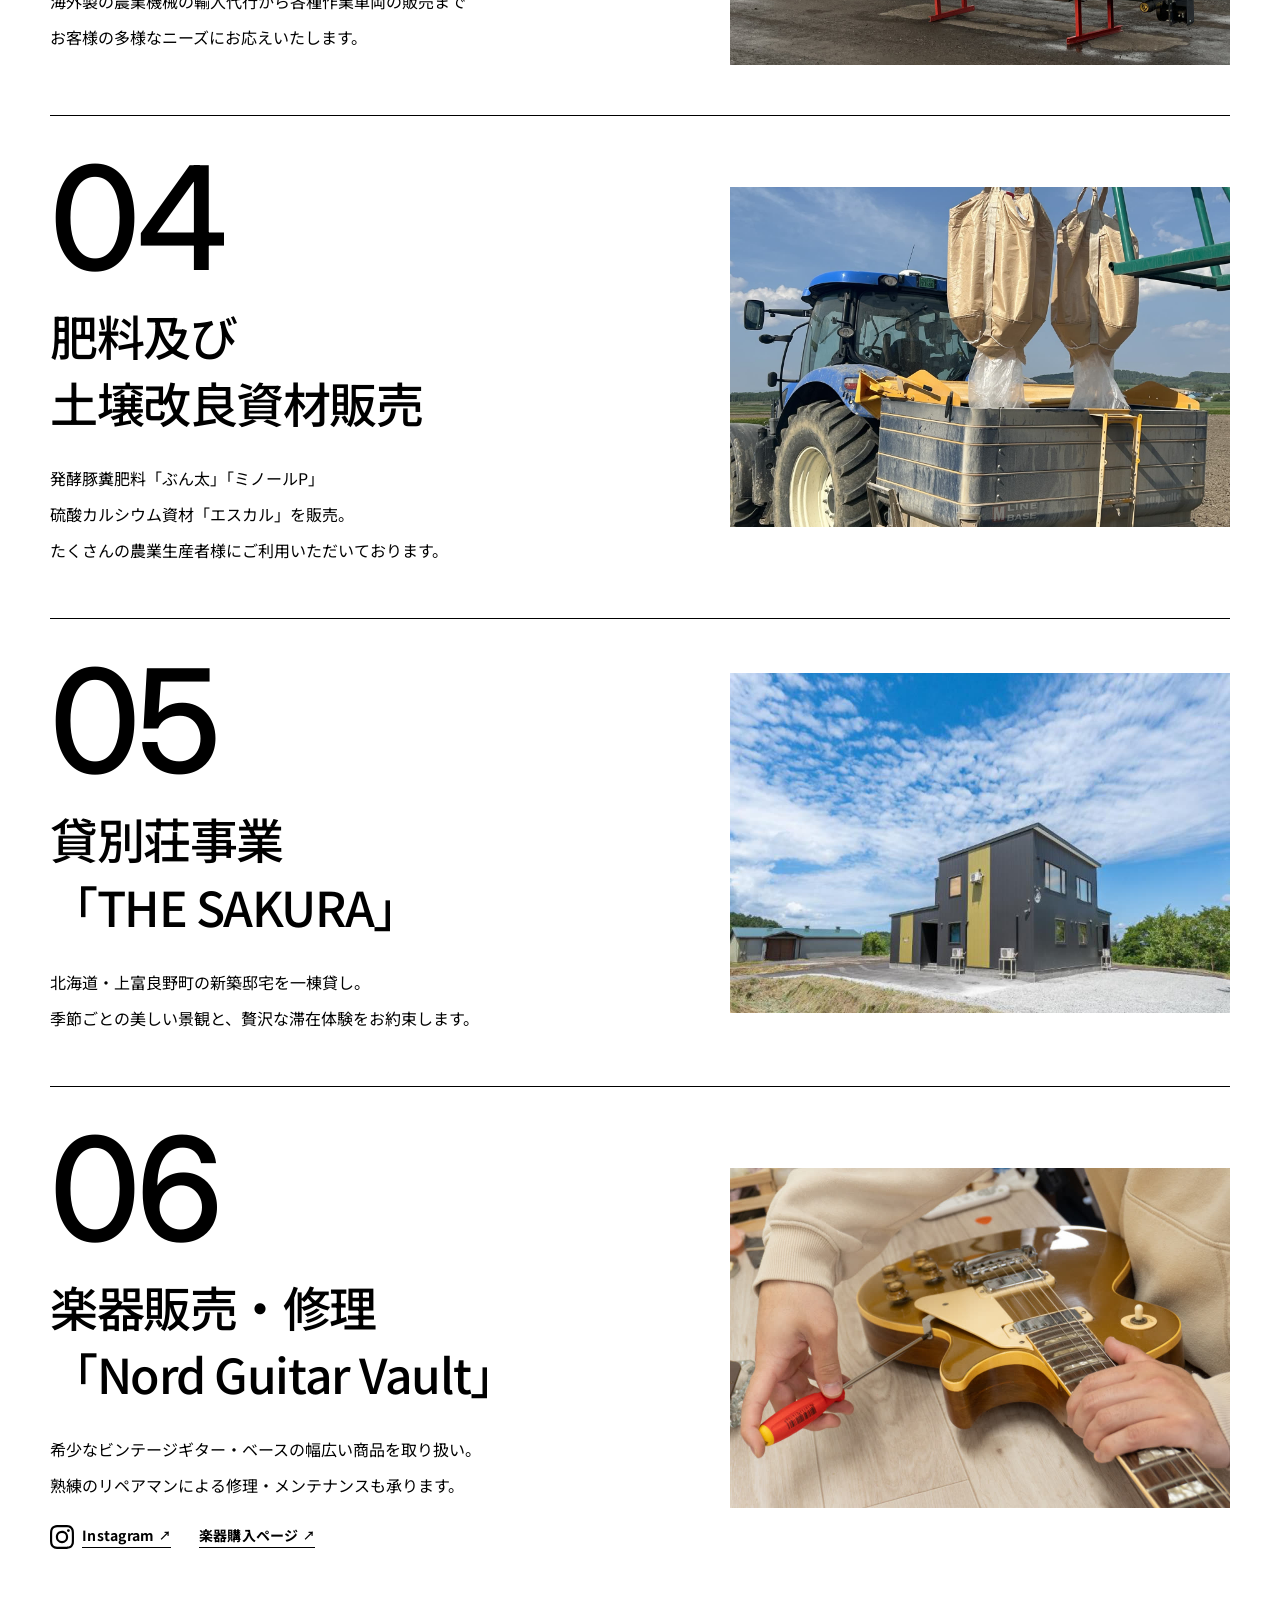
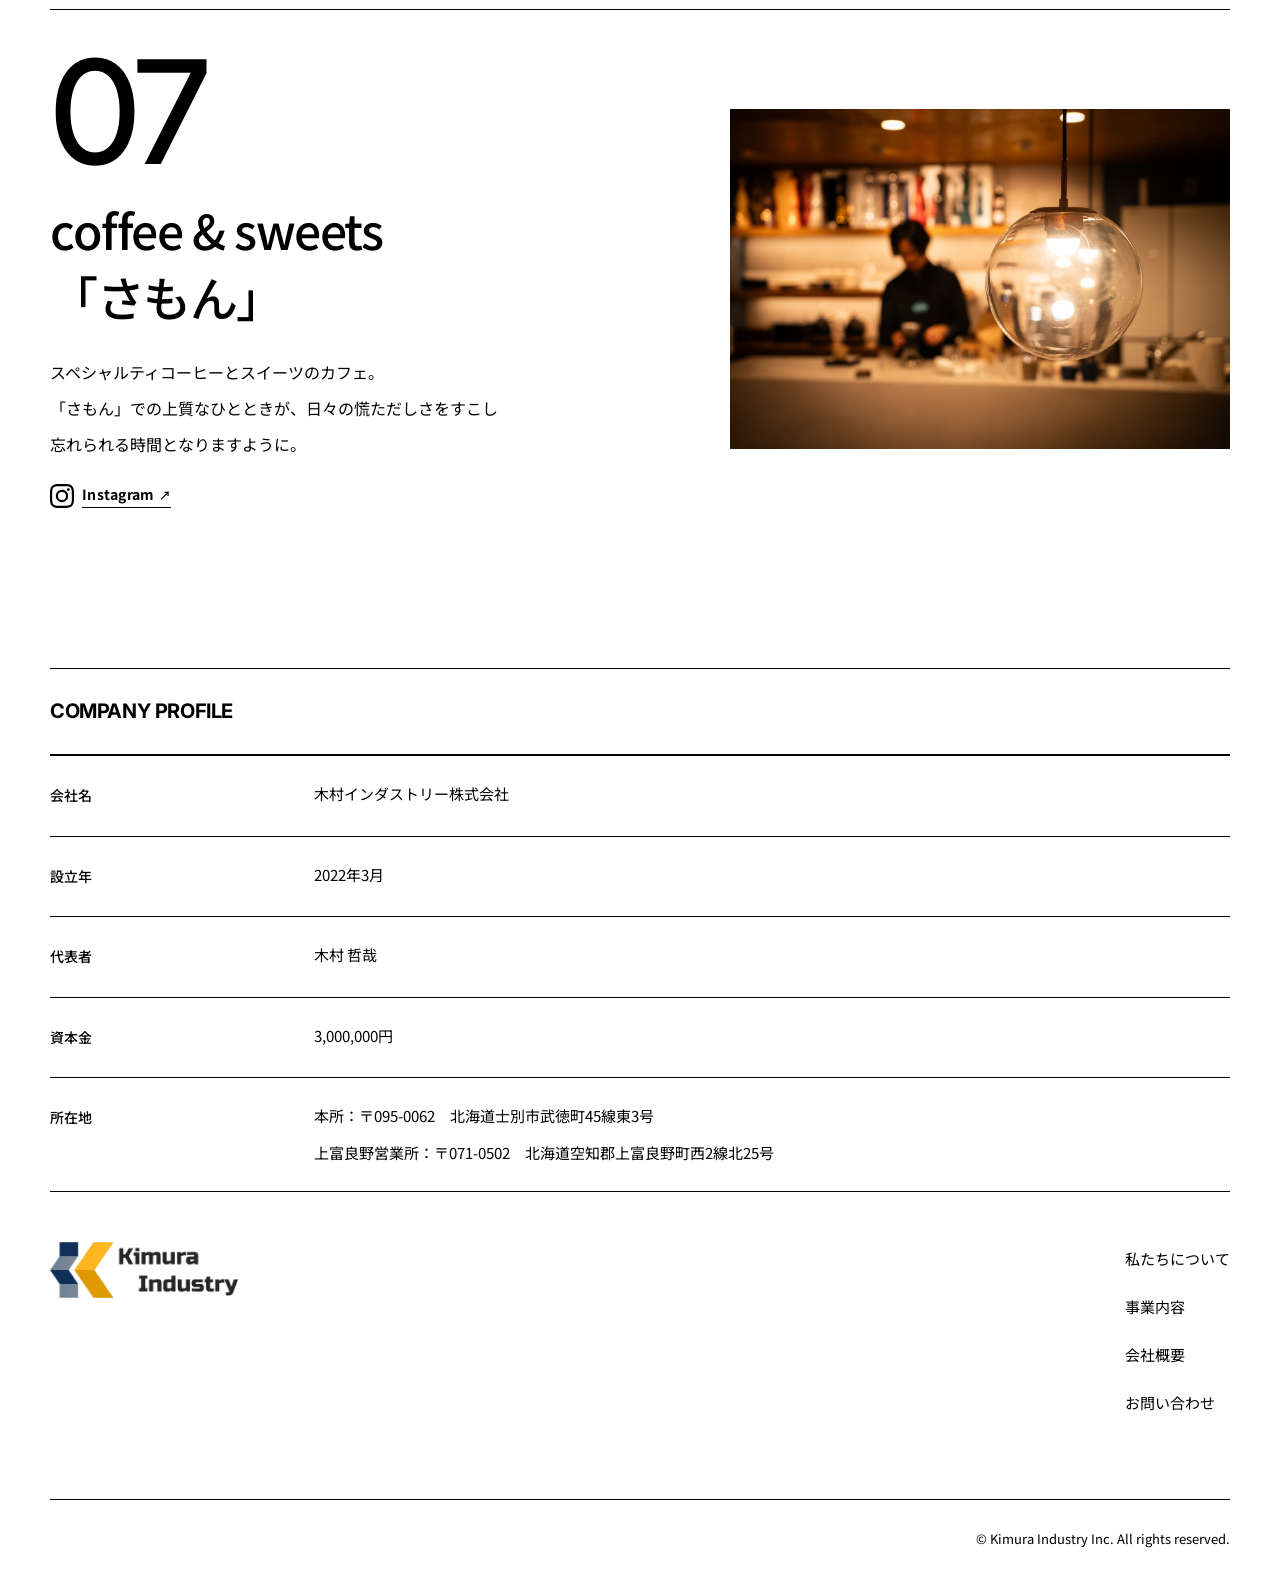
==== commit f4f31b88: "事業ブロックのカード全体リンクを廃止、Instagramアイコンに「Instagram」の文字を追加 - 押せるのは文字リンク(Instagram ↗ / 楽器購入ページ ↗)だけにし、写真・見出し・" ====
--- a/index.html
+++ b/index.html
@@ -140,17 +140,19 @@
           </div>
         </div>
 
-        <div class="service-block service-block--linked fade-in">
-          <a class="service-link-card" href="https://www.nordguitarvault.jp/" target="_blank" rel="noopener noreferrer" aria-label="Nord Guitar Vault 公式サイト（新しいタブで開きます）"></a>
+        <div class="service-block fade-in">
           <div class="service-text">
             <div class="service-number">06</div>
             <h3 class="service-name">楽器販売・修理<br>「<span class="brand-nowrap">Nord Guitar Vault</span>」</h3>
             <p class="service-desc">希少なビンテージギター・ベースの幅広い商品を取り扱い。<br>熟練のリペアマンによる修理・メンテナンスも承ります。</p>
             <div class="service-links">
-              <a class="service-link-sns" href="https://www.instagram.com/nordguitarvault/" target="_blank" rel="noopener noreferrer" aria-label="Nord Guitar Vault の Instagram（新しいタブで開きます）">
-                <img src="assets/img/icon-instagram.svg" alt="" width="24" height="24">
+              <a class="service-link" href="https://www.instagram.com/nordguitarvault/" target="_blank" rel="noopener noreferrer" aria-label="Instagram（Nord Guitar Vault、新しいタブで開きます）">
+                <img class="service-link-icon" src="assets/img/icon-instagram.svg" alt="" width="24" height="24">
+                <span class="service-link-text">Instagram<span class="service-link-arrow" aria-hidden="true">↗</span></span>
               </a>
-              <a class="service-link-site" href="https://www.nordguitarvault.jp/category/all-products?sort=newest" target="_blank" rel="noopener noreferrer" aria-label="楽器購入ページ（Nord Guitar Vault の商品一覧、新しいタブで開きます）">楽器購入ページ<span class="service-link-arrow" aria-hidden="true">↗</span></a>
+              <a class="service-link" href="https://www.nordguitarvault.jp/category/all-products?sort=newest" target="_blank" rel="noopener noreferrer" aria-label="楽器購入ページ（Nord Guitar Vault の商品一覧、新しいタブで開きます）">
+                <span class="service-link-text">楽器購入ページ<span class="service-link-arrow" aria-hidden="true">↗</span></span>
+              </a>
             </div>
           </div>
           <div class="service-photo">
@@ -164,8 +166,9 @@
             <h3 class="service-name"><span class="brand-nowrap">coffee &amp; sweets</span><br>「さもん」</h3>
             <p class="service-desc">スペシャルティコーヒーとスイーツのカフェ。<br>「さもん」での上質なひとときが、日々の慌ただしさをすこし<br>忘れられる時間となりますように。</p>
             <div class="service-links">
-              <a class="service-link-sns" href="https://www.instagram.com/samoncoffeeandsweets/" target="_blank" rel="noopener noreferrer" aria-label="さもんの Instagram（新しいタブで開きます）">
-                <img src="assets/img/icon-instagram.svg" alt="" width="24" height="24">
+              <a class="service-link" href="https://www.instagram.com/samoncoffeeandsweets/" target="_blank" rel="noopener noreferrer" aria-label="Instagram（さもん、新しいタブで開きます）">
+                <img class="service-link-icon" src="assets/img/icon-instagram.svg" alt="" width="24" height="24">
+                <span class="service-link-text">Instagram<span class="service-link-arrow" aria-hidden="true">↗</span></span>
               </a>
             </div>
           </div>
--- a/css/style.css
+++ b/css/style.css
@@ -415,105 +415,59 @@
   object-fit: cover;
 }
 
-/* 事業ブロック内の外部リンク（Instagram / 公式サイト） */
+/* 事業ブロック内の外部リンク（Instagram / 楽器購入ページ）。
+   押せるのはこの文字リンクだけ。ブロック全体や写真はリンクにしない */
 .service-links {
   display: flex;
   flex-wrap: wrap;
   align-items: center;
-  gap: 8px 20px;
-  margin-top: 24px;
-}
-
-/* タップ領域は 44px 四方を確保し、アイコン本体は 24px */
-.service-link-sns {
-  position: relative; /* 全体リンクの ::after より手前に出す */
-  z-index: 1;
+  gap: 0 28px;
+  margin-top: 12px;
+}
+
+/* 押しやすいよう高さ 44px を確保（文字はその中央に置かれる） */
+.service-link {
   display: inline-flex;
   align-items: center;
-  justify-content: center;
-  width: 44px;
-  height: 44px;
-  margin-left: -10px; /* 左端を文字と揃える */
-  transition: opacity 0.2s ease;
-}
-
-.service-link-sns img {
-  display: block;
-  width: 24px;
-  height: 24px;
-}
-
-.service-link-site {
-  position: relative; /* 内側ではなく手前に出し、カード全体のリンクより優先して押せるようにする */
-  z-index: 1;
-  display: inline-flex;
-  align-items: center;
-  gap: 4px;
-  /* 日本語表示のため Noto Sans JP（Inter に日本語は無い） */
-  font-family: "Noto Sans JP", sans-serif;
+  gap: 8px;
+  min-height: 44px;
+  font-family: "Noto Sans JP", sans-serif; /* 日本語を含むため（Inter に日本語は無い） */
   font-weight: 700;
   font-size: 14px;
   letter-spacing: 0.02em;
   line-height: 1.4;
   color: #000;
   text-decoration: none;
+  transition: opacity 0.2s ease;
+}
+
+.service-link-icon {
+  display: block;
+  width: 24px;
+  height: 24px;
+}
+
+.service-link-text {
+  display: inline-flex;
+  align-items: center;
+  gap: 4px;
   border-bottom: 1px solid currentColor;
   padding-bottom: 2px;
-  transition: opacity 0.2s ease;
 }
 
 .service-link-arrow {
   font-size: 12px;
 }
 
-.service-link-sns:focus-visible,
-.service-link-site:focus-visible {
+.service-link:focus-visible {
   outline: 2px solid #000;
   outline-offset: 2px;
 }
 
-/* ブロック全体を公式サイトへのリンクにする。
-   ブロック先頭に置いた透明な <a>（.service-link-card）を、ブロック全面に広げて覆いにする。
-   Instagram・購入ページのリンクは z-index: 1 で手前に出し、それぞれの飛び先を保つ */
-.service-block--linked {
-  position: relative;
-}
-
-/* カード全体を公式サイトへのリンクにする透明な覆い。
-   グリッドの子要素だが position: absolute なのでレイアウト（列・行）には入らない */
-.service-link-card {
-  position: absolute;
-  inset: 0;
-  z-index: 0;
-  align-self: stretch;
-  justify-self: stretch;
-}
-
-.service-link-card:focus-visible {
-  outline: 2px solid #000;
-  outline-offset: -2px;
-}
-
-/* 写真はクリック判定から外し、ブロック全体のリンク（.service-link-card）が受け取るようにする。
-   ホバーで拡大した写真がリンクより前面に描画され、クリックを奪うのを防ぐ */
-.service-block--linked .service-photo img {
-  transition: transform 0.4s ease;
-  pointer-events: none;
-}
-
+/* ホバー表示はマウス等のポインターがある環境だけ（タッチ端末でタップ後に残らないように） */
 @media (hover: hover) {
-  .service-link-sns:hover,
-  .service-link-site:hover {
+  .service-link:hover {
     opacity: 0.6;
-  }
-
-  .service-block--linked:hover .service-photo img {
-    transform: scale(1.03);
-  }
-
-  /* Instagram・購入ページのリンクに乗せているときは、カード全体のホバー反応を出さない */
-  .service-block--linked:has(.service-link-sns:hover, .service-link-site:hover) .service-photo img {
-    transform: none;
   }
 }
 
@@ -909,7 +863,7 @@
   }
 
   .service-links {
-    margin-top: 20px;
+    margin-top: 8px;
   }
 
   .company-row {
@@ -1040,8 +994,4 @@
     opacity: 1 !important;
     transform: none !important;
   }
-
-  .service-block--linked:hover .service-photo img {
-    transform: none;
-  }
-}
+}
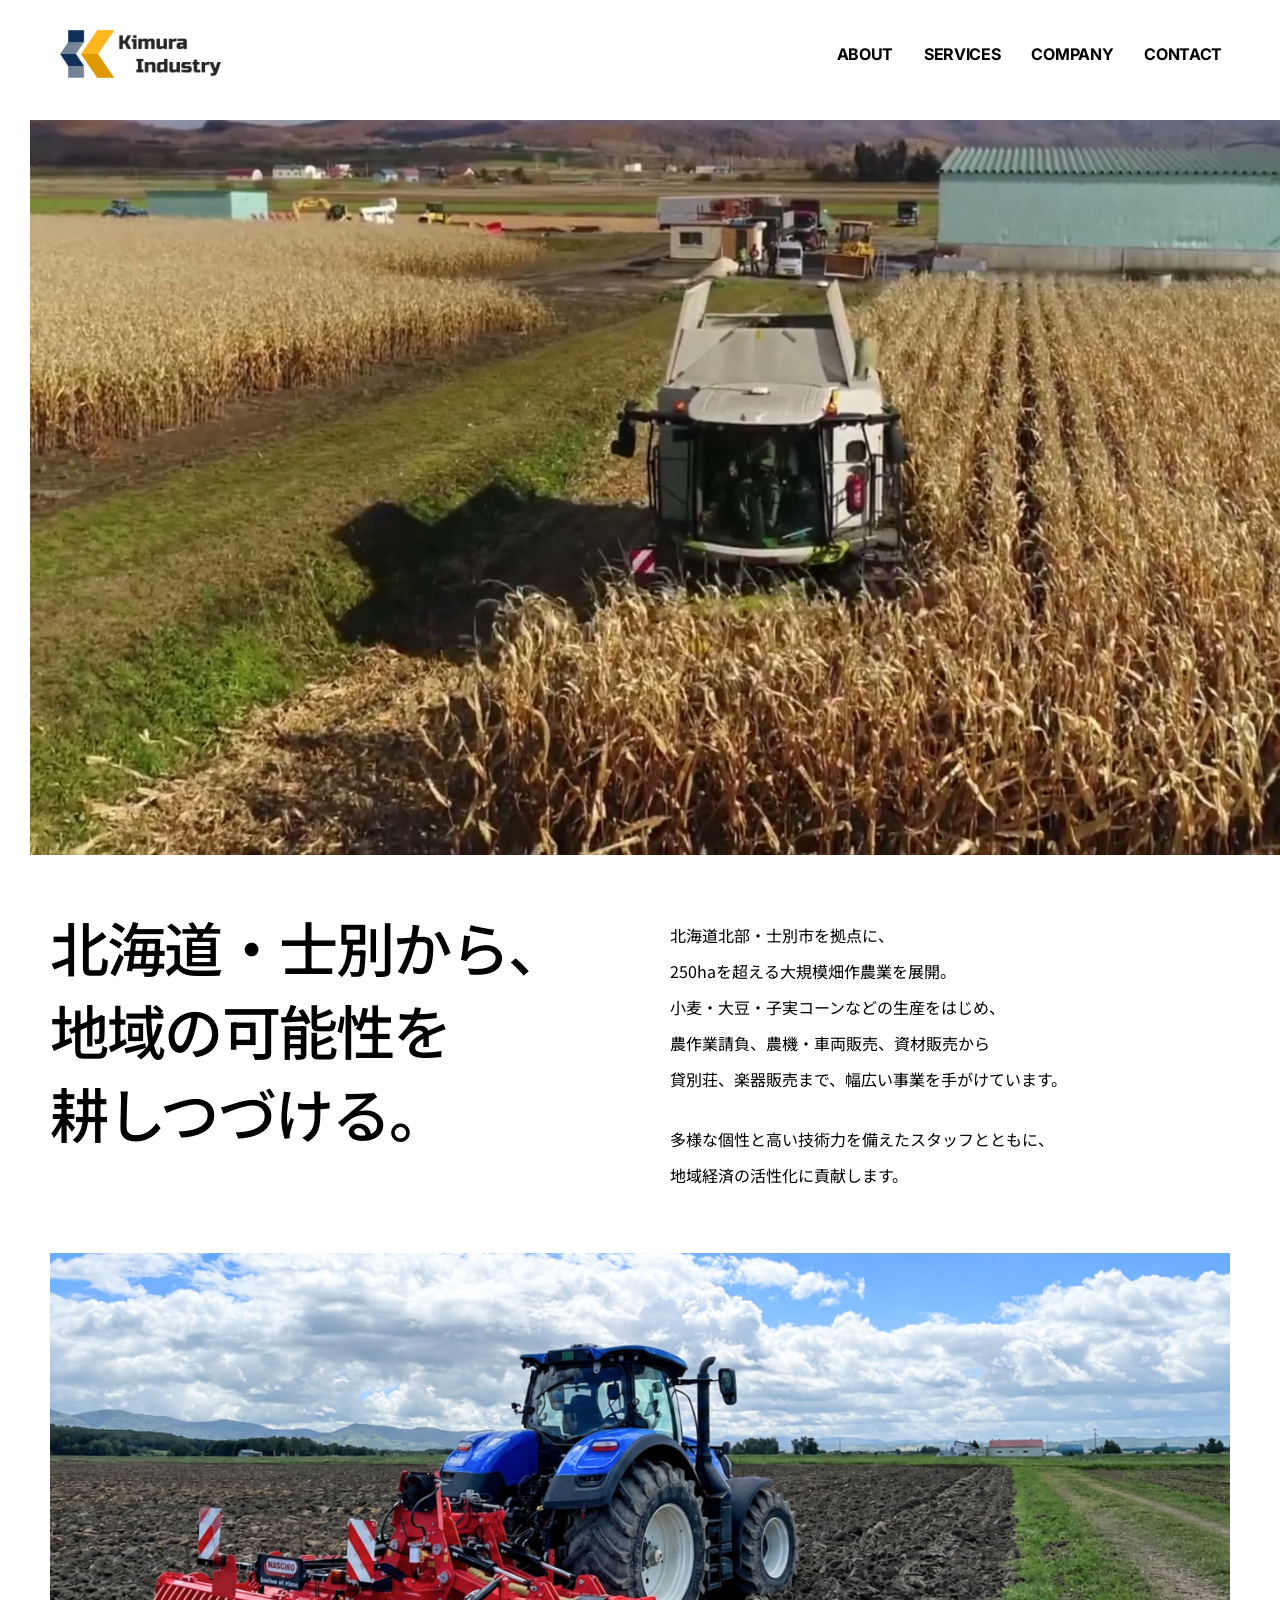
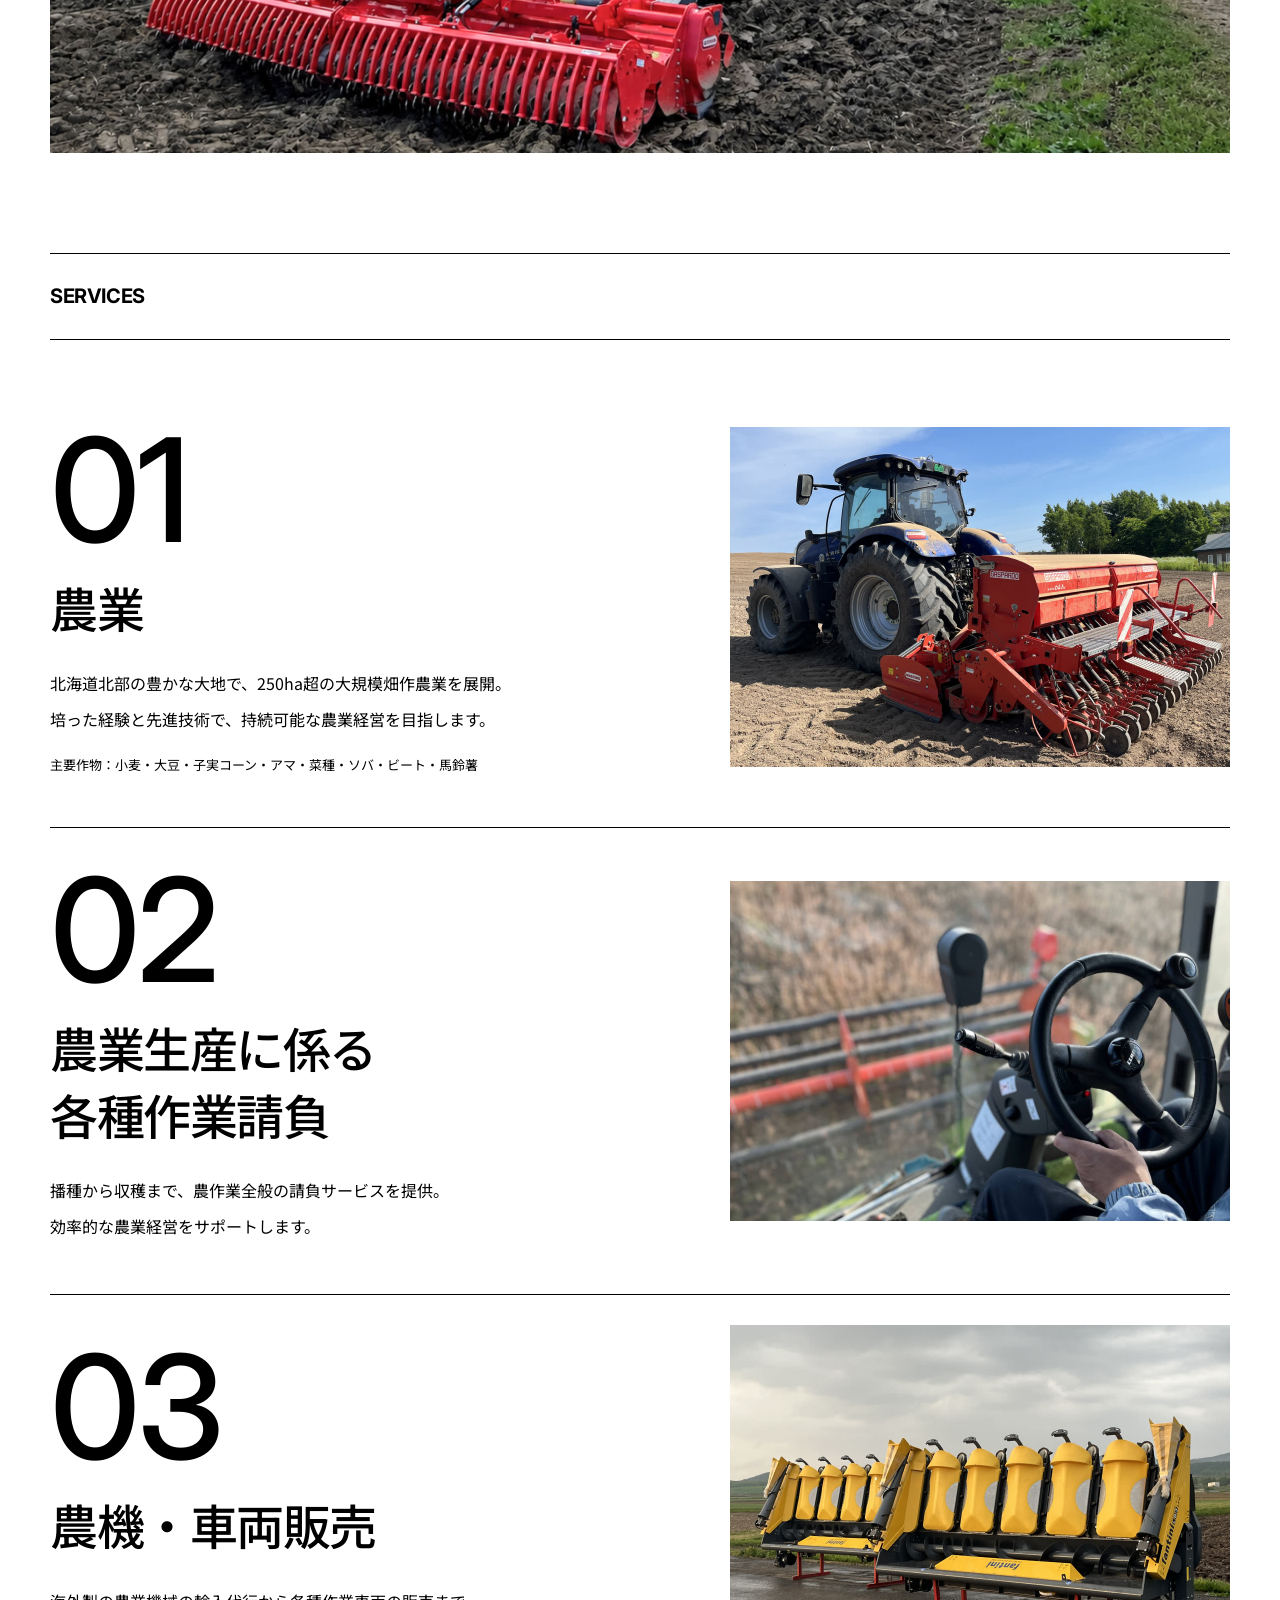
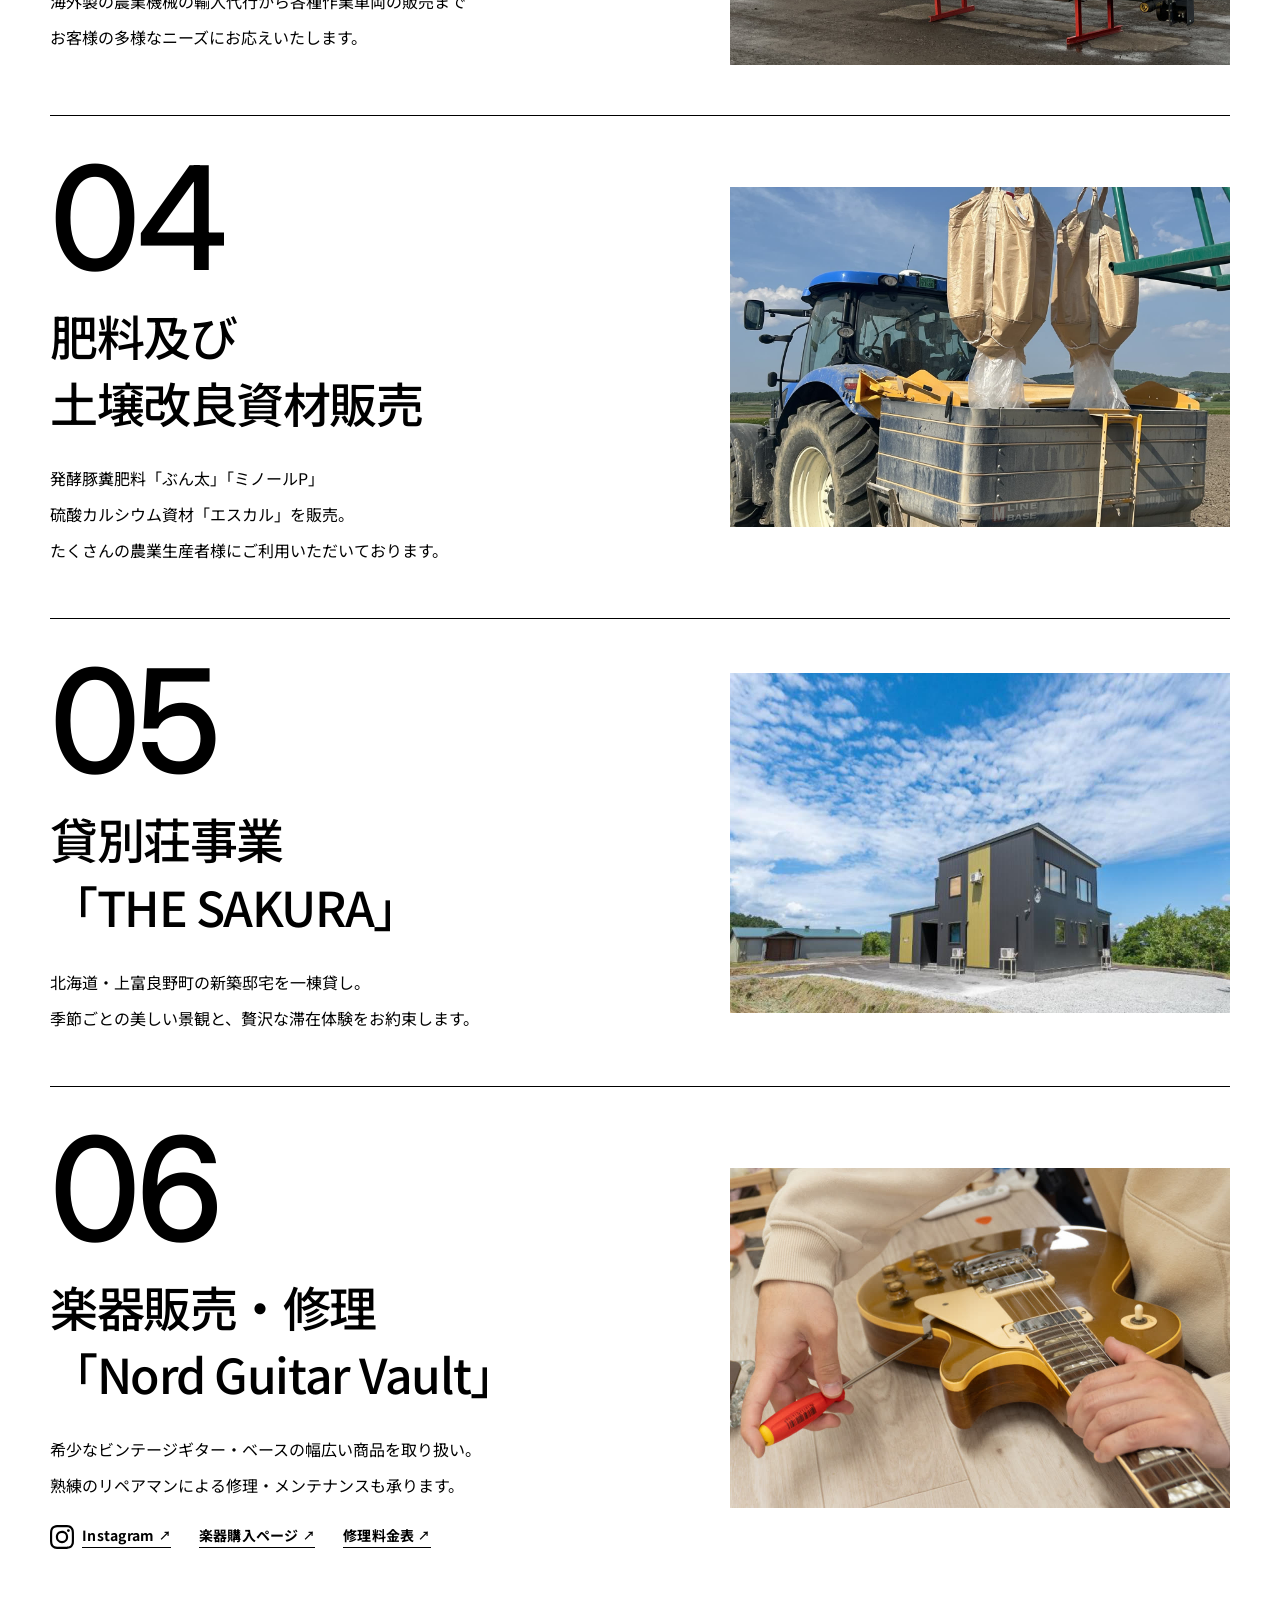
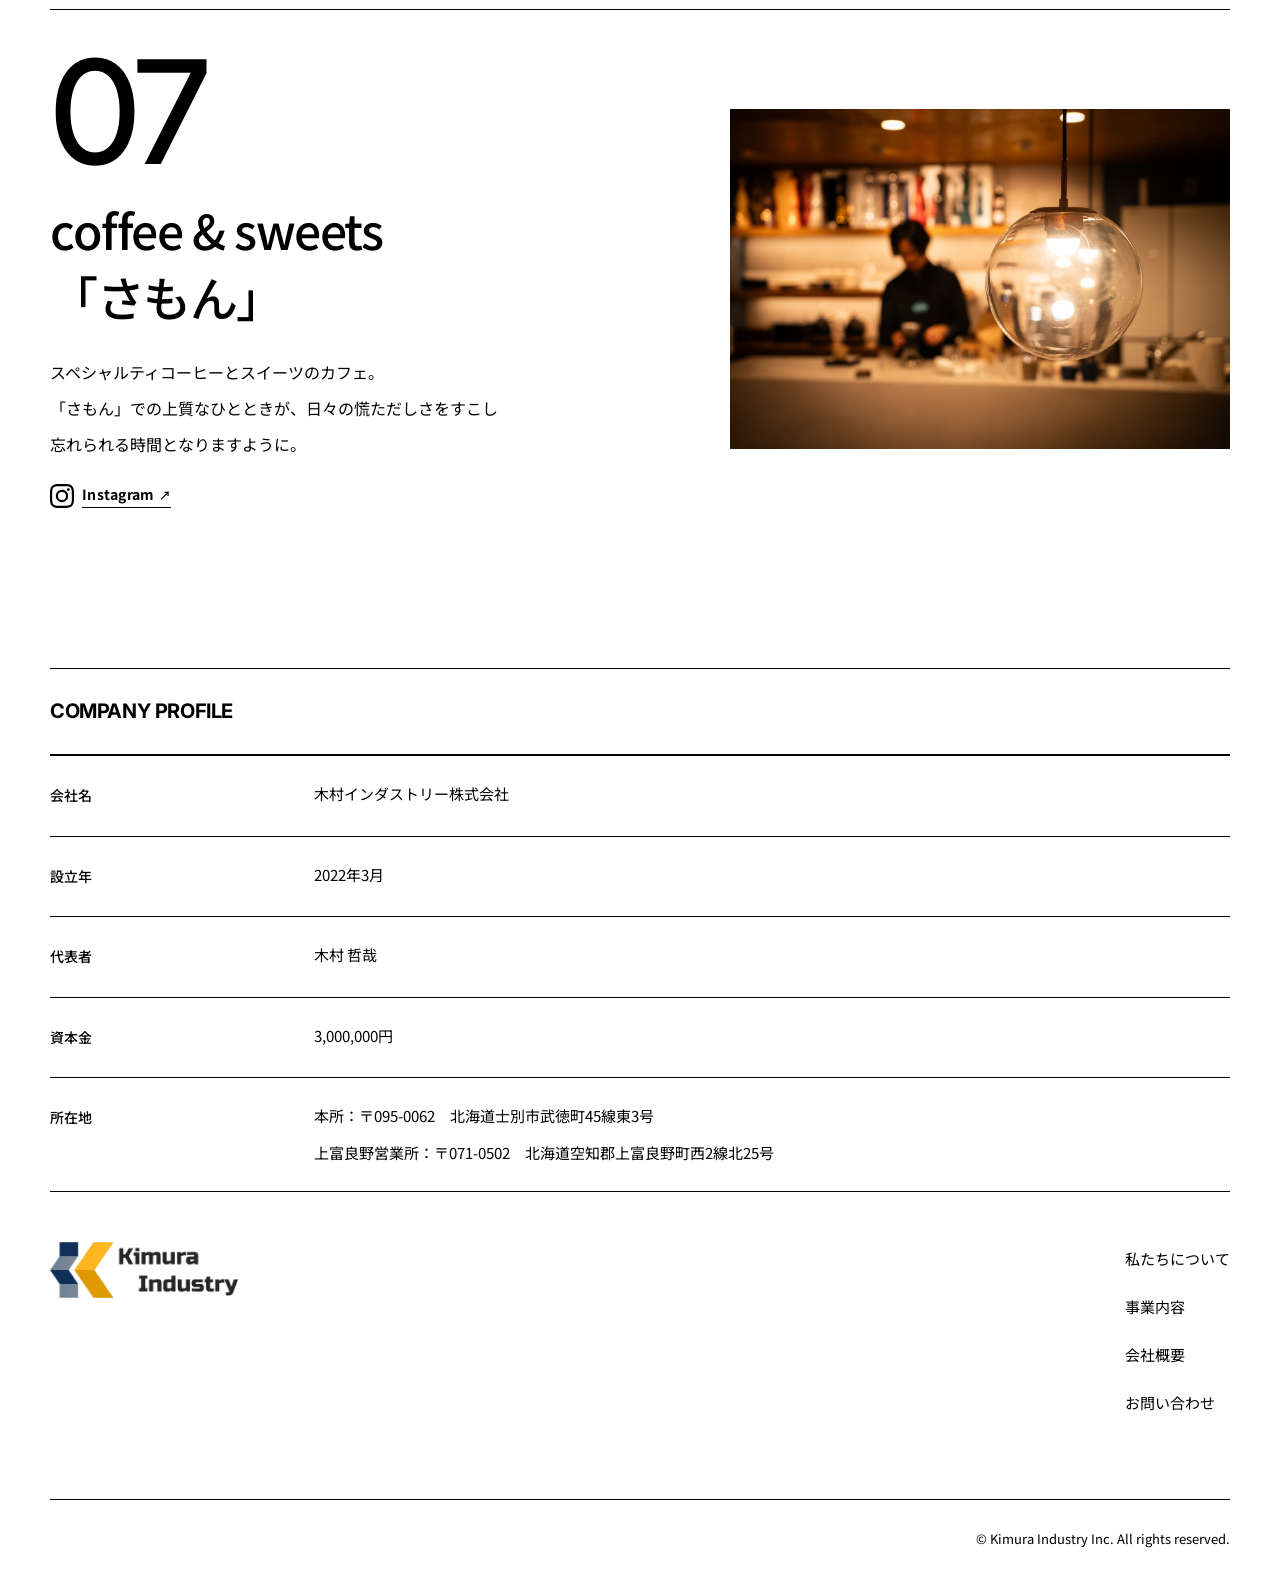
==== commit fc1d804d: "Nord Guitar Vaultに「修理料金表」の文字リンクを追加 06 事業ブロックの「楽器購入ページ ↗」の隣に、修理ページ (https://www.nordguitarvault.jp/re" ====
--- a/index.html
+++ b/index.html
@@ -153,6 +153,9 @@
               <a class="service-link" href="https://www.nordguitarvault.jp/category/all-products?sort=newest" target="_blank" rel="noopener noreferrer" aria-label="楽器購入ページ（Nord Guitar Vault の商品一覧、新しいタブで開きます）">
                 <span class="service-link-text">楽器購入ページ<span class="service-link-arrow" aria-hidden="true">↗</span></span>
               </a>
+              <a class="service-link" href="https://www.nordguitarvault.jp/repair" target="_blank" rel="noopener noreferrer" aria-label="修理料金表（Nord Guitar Vault の修理ページ、新しいタブで開きます）">
+                <span class="service-link-text">修理料金表<span class="service-link-arrow" aria-hidden="true">↗</span></span>
+              </a>
             </div>
           </div>
           <div class="service-photo">
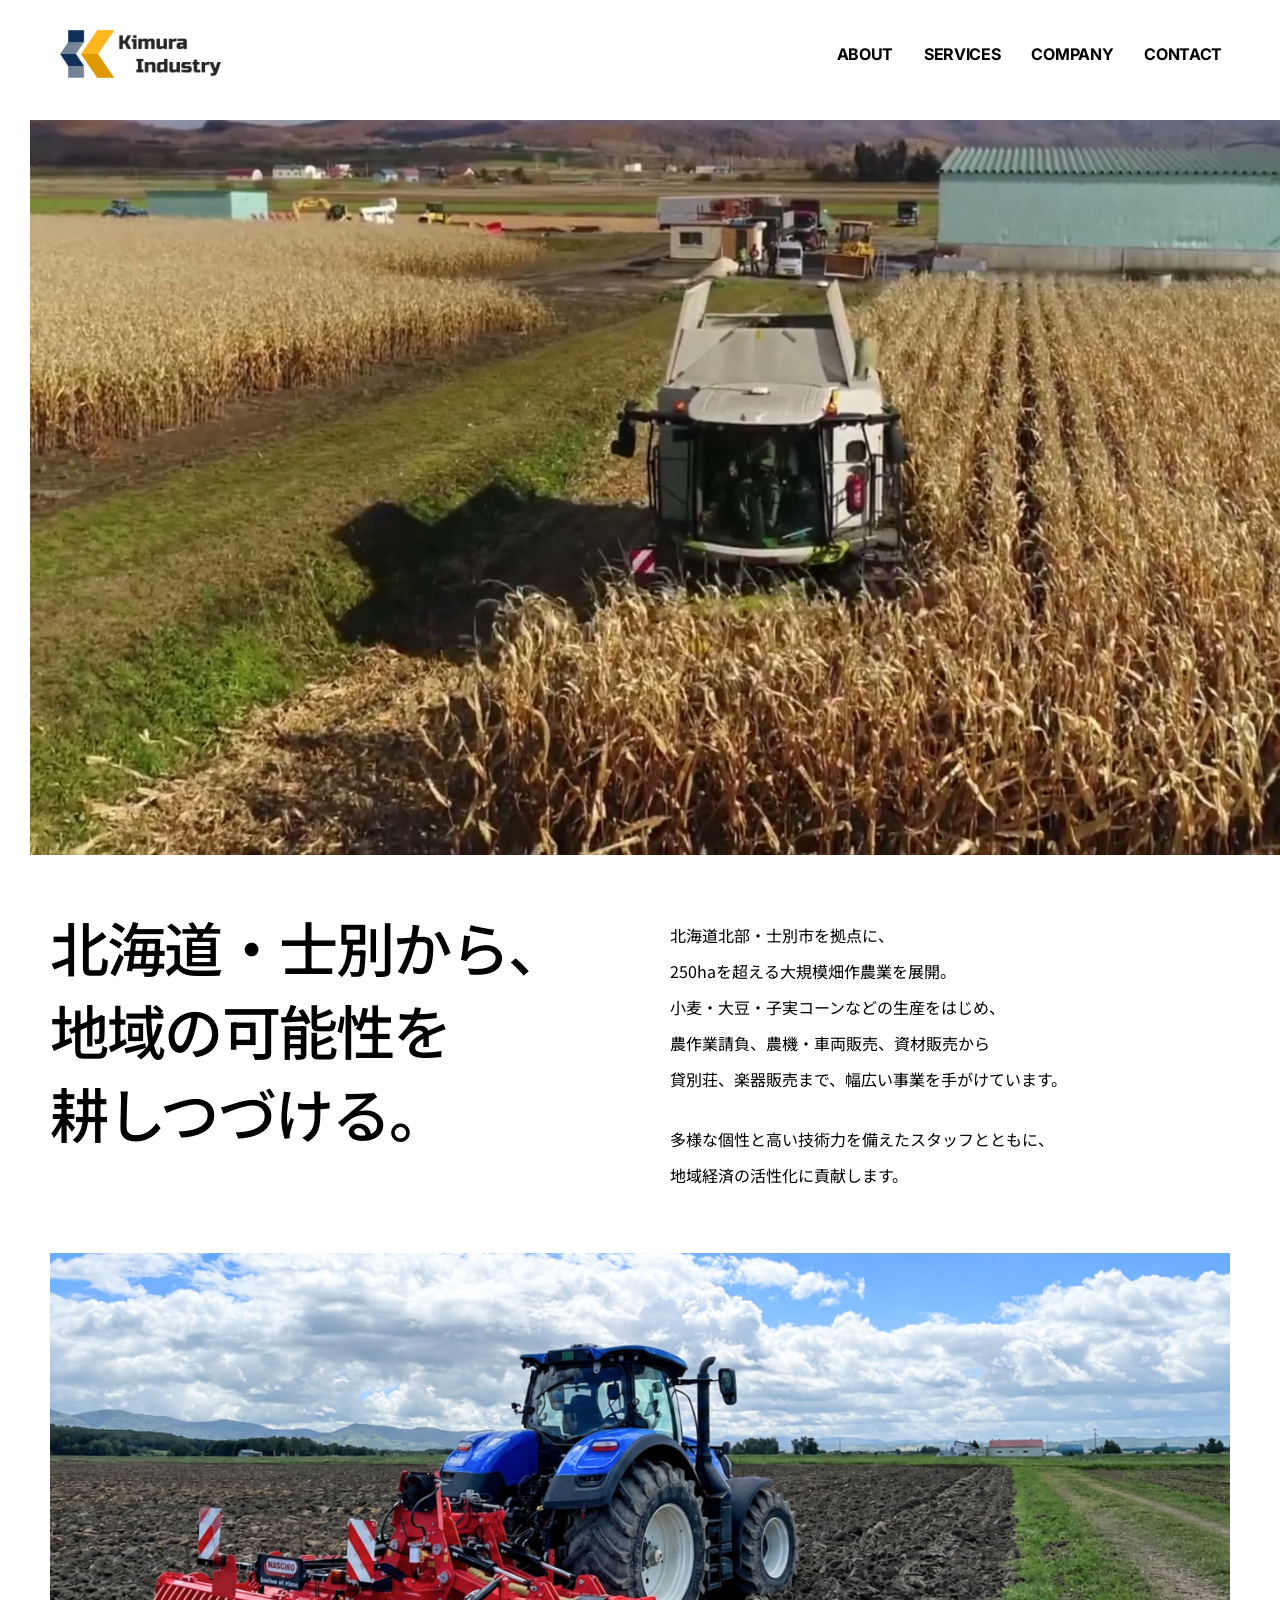
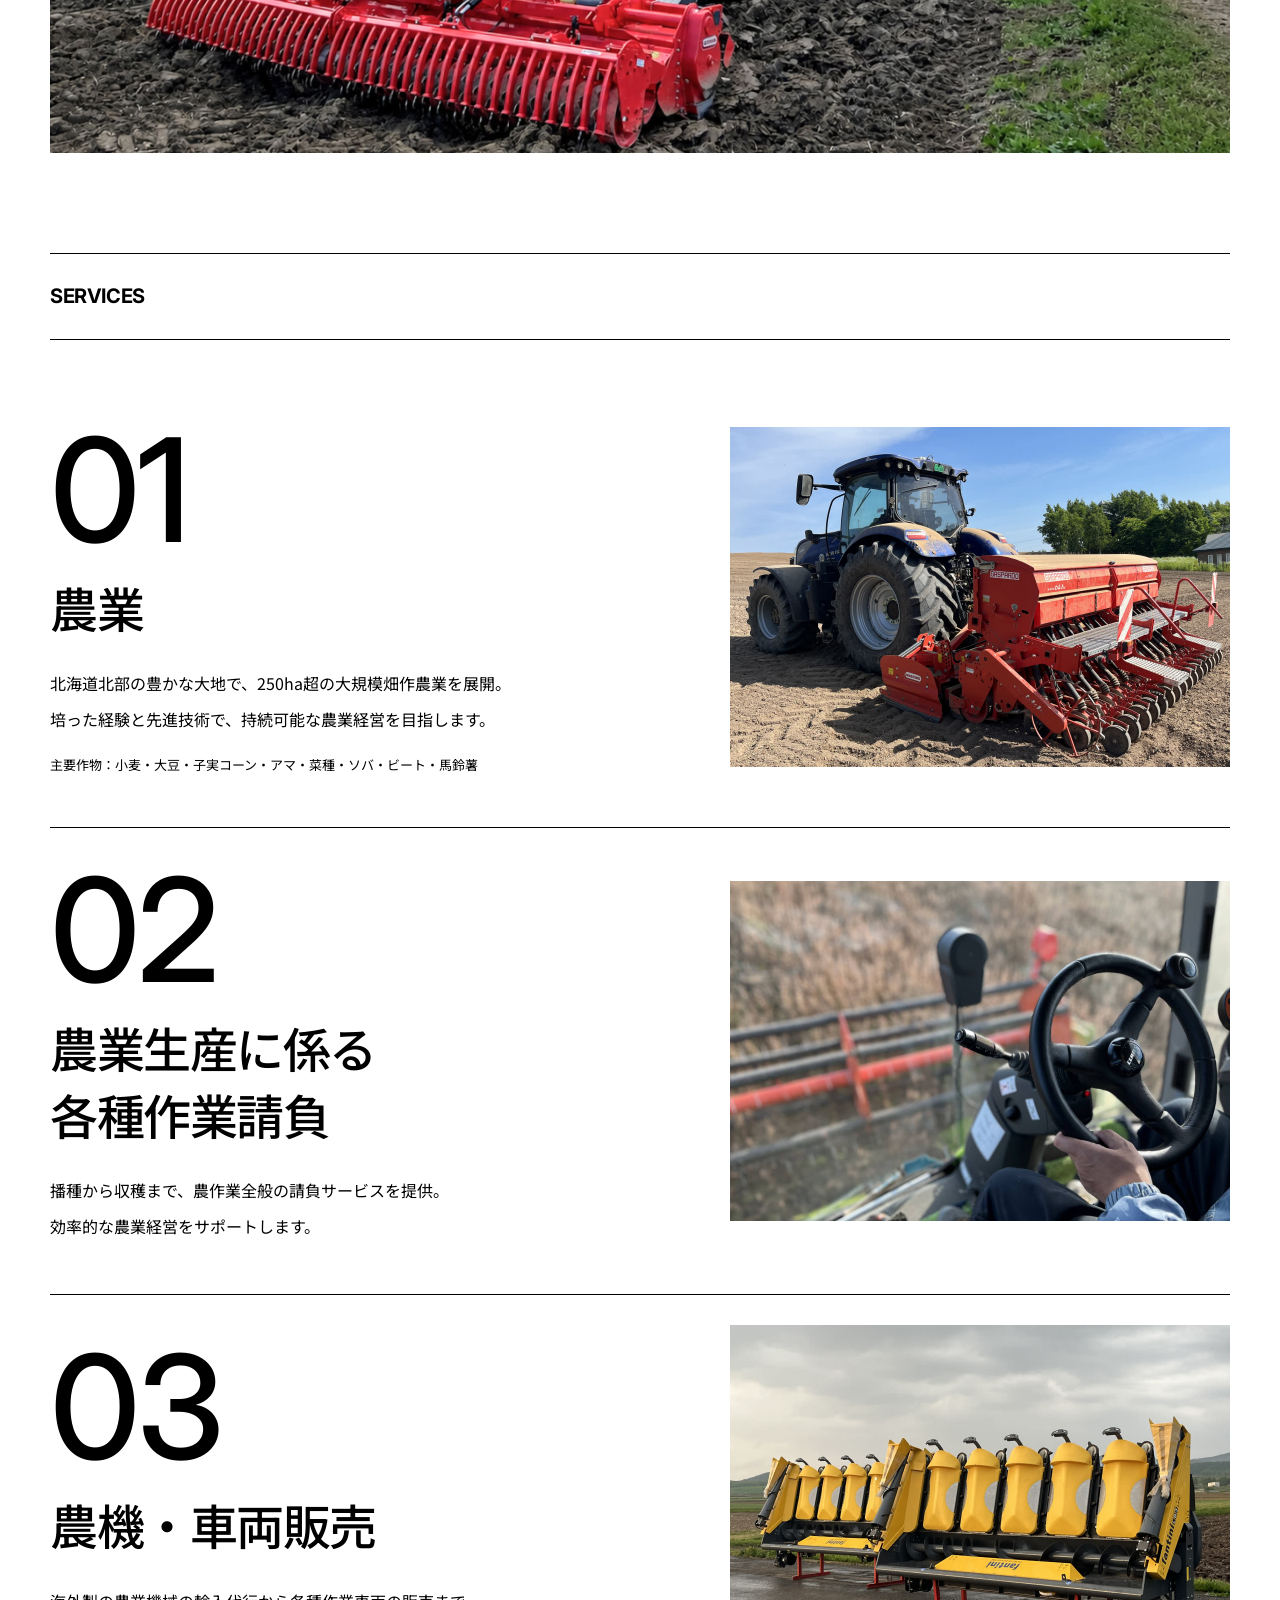
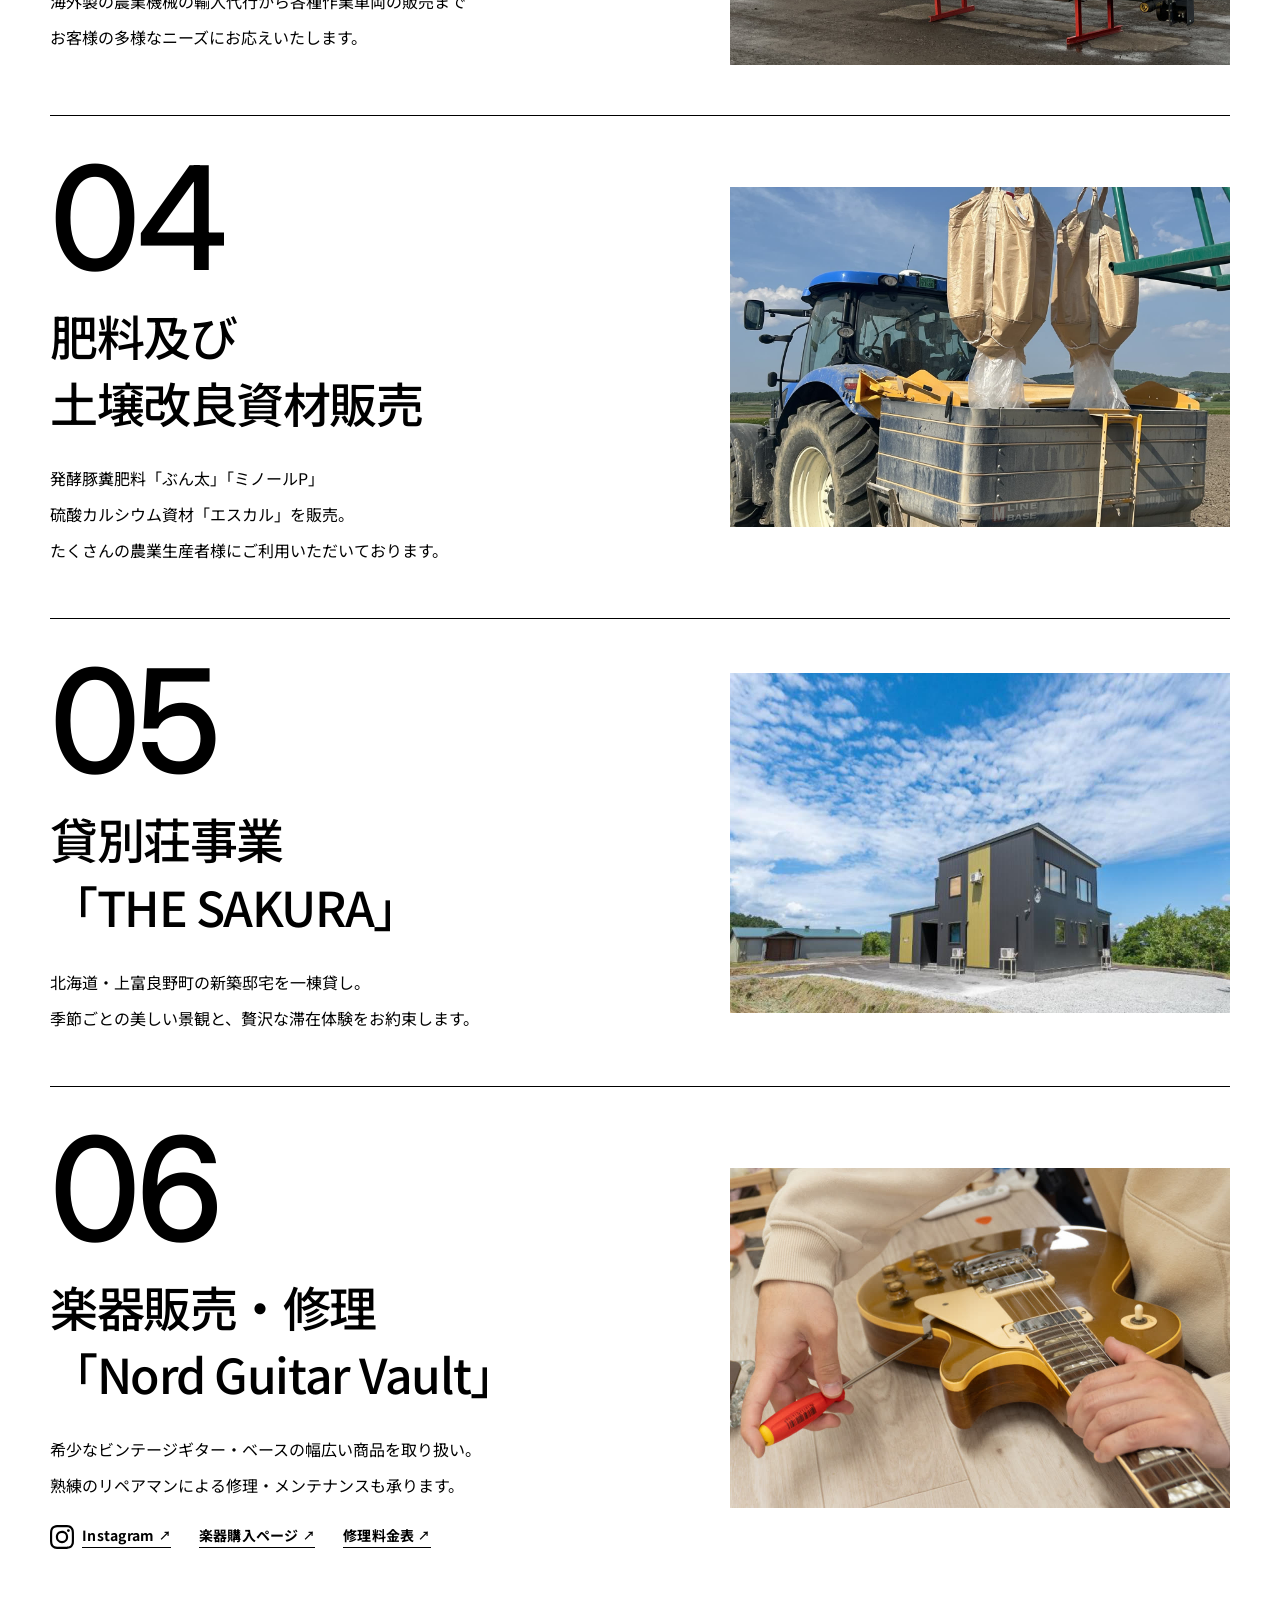
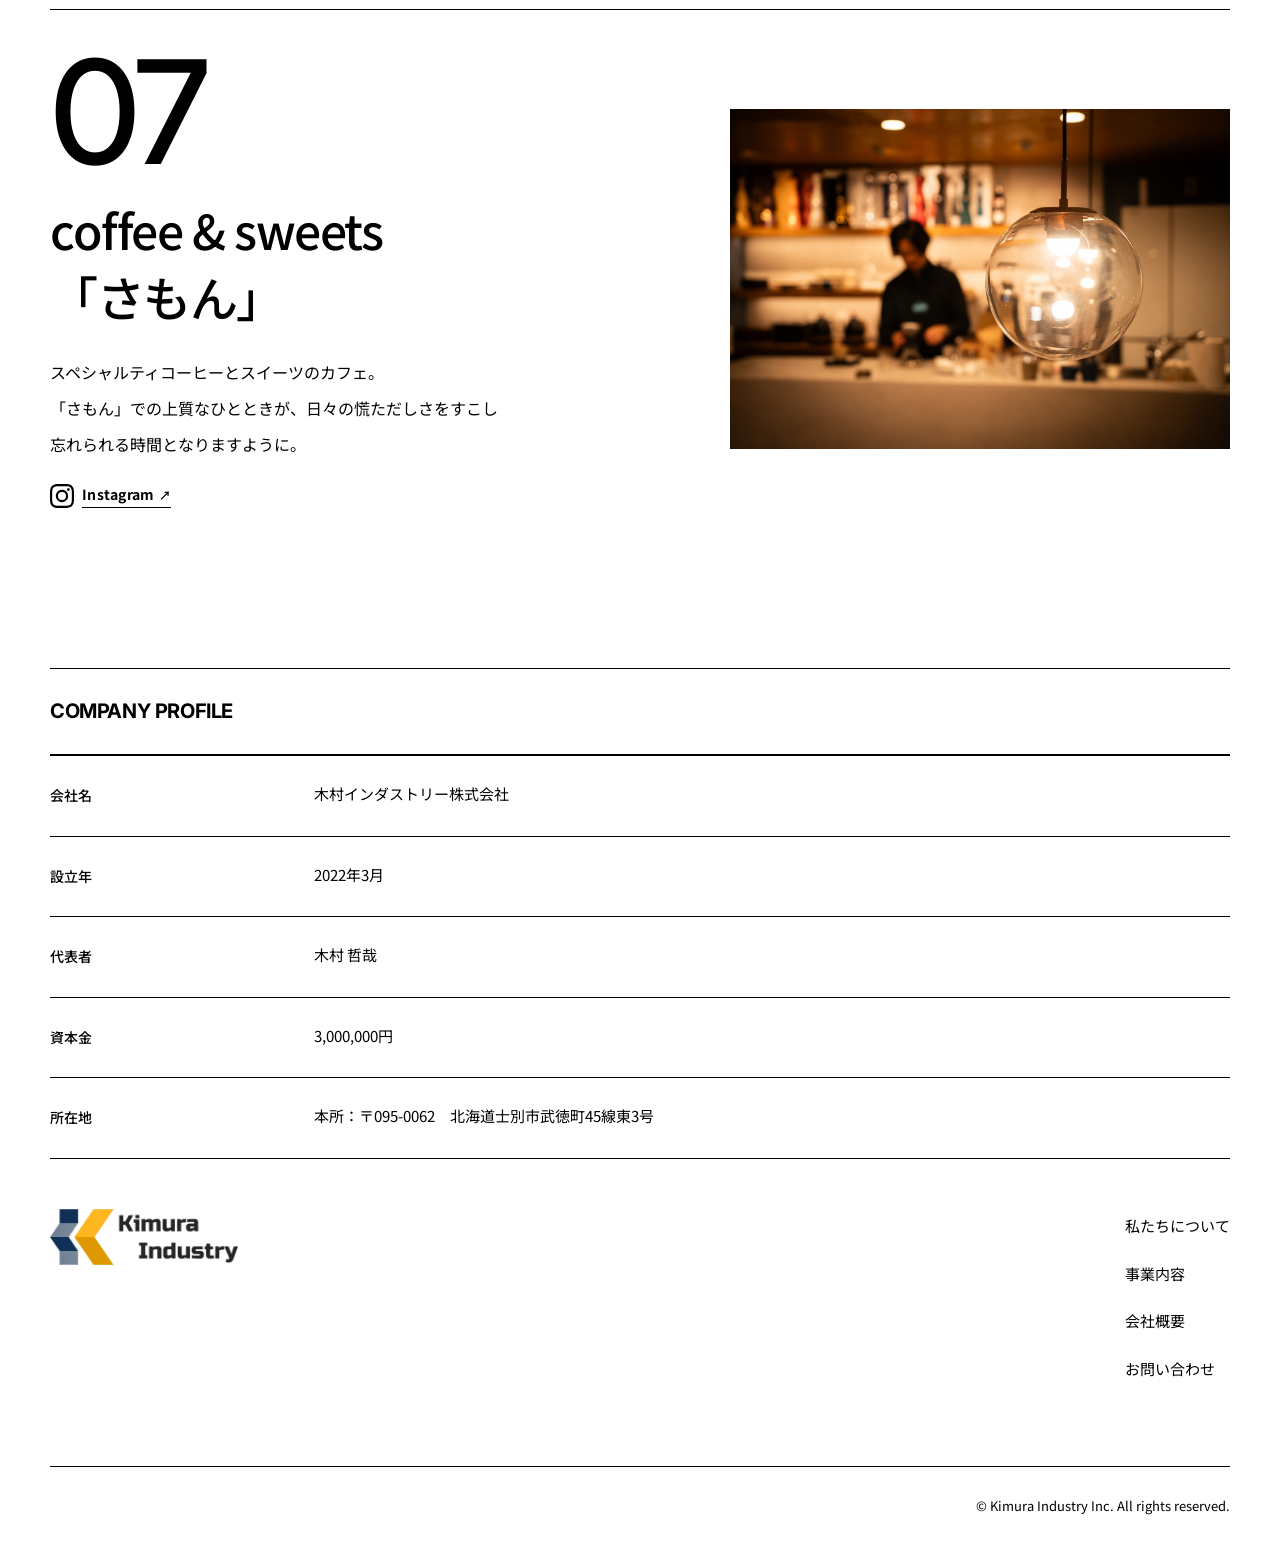
==== commit 7e6c0a0e: "上富良野営業所の住所を会社概要とフッターから削除 README の住所の箇所数の注記も実態(index.html 1箇所、contact.html 1箇所)に合わせて修正。  Co-Authored-" ====
--- a/index.html
+++ b/index.html
@@ -212,7 +212,6 @@
           <dt>所在地</dt>
           <dd>
             <p>本所：〒095-0062　北海道士別市武徳町45線東3号</p>
-            <p>上富良野営業所：〒071-0502　北海道空知郡上富良野町西2線北25号</p>
           </dd>
         </div>
       </dl>
